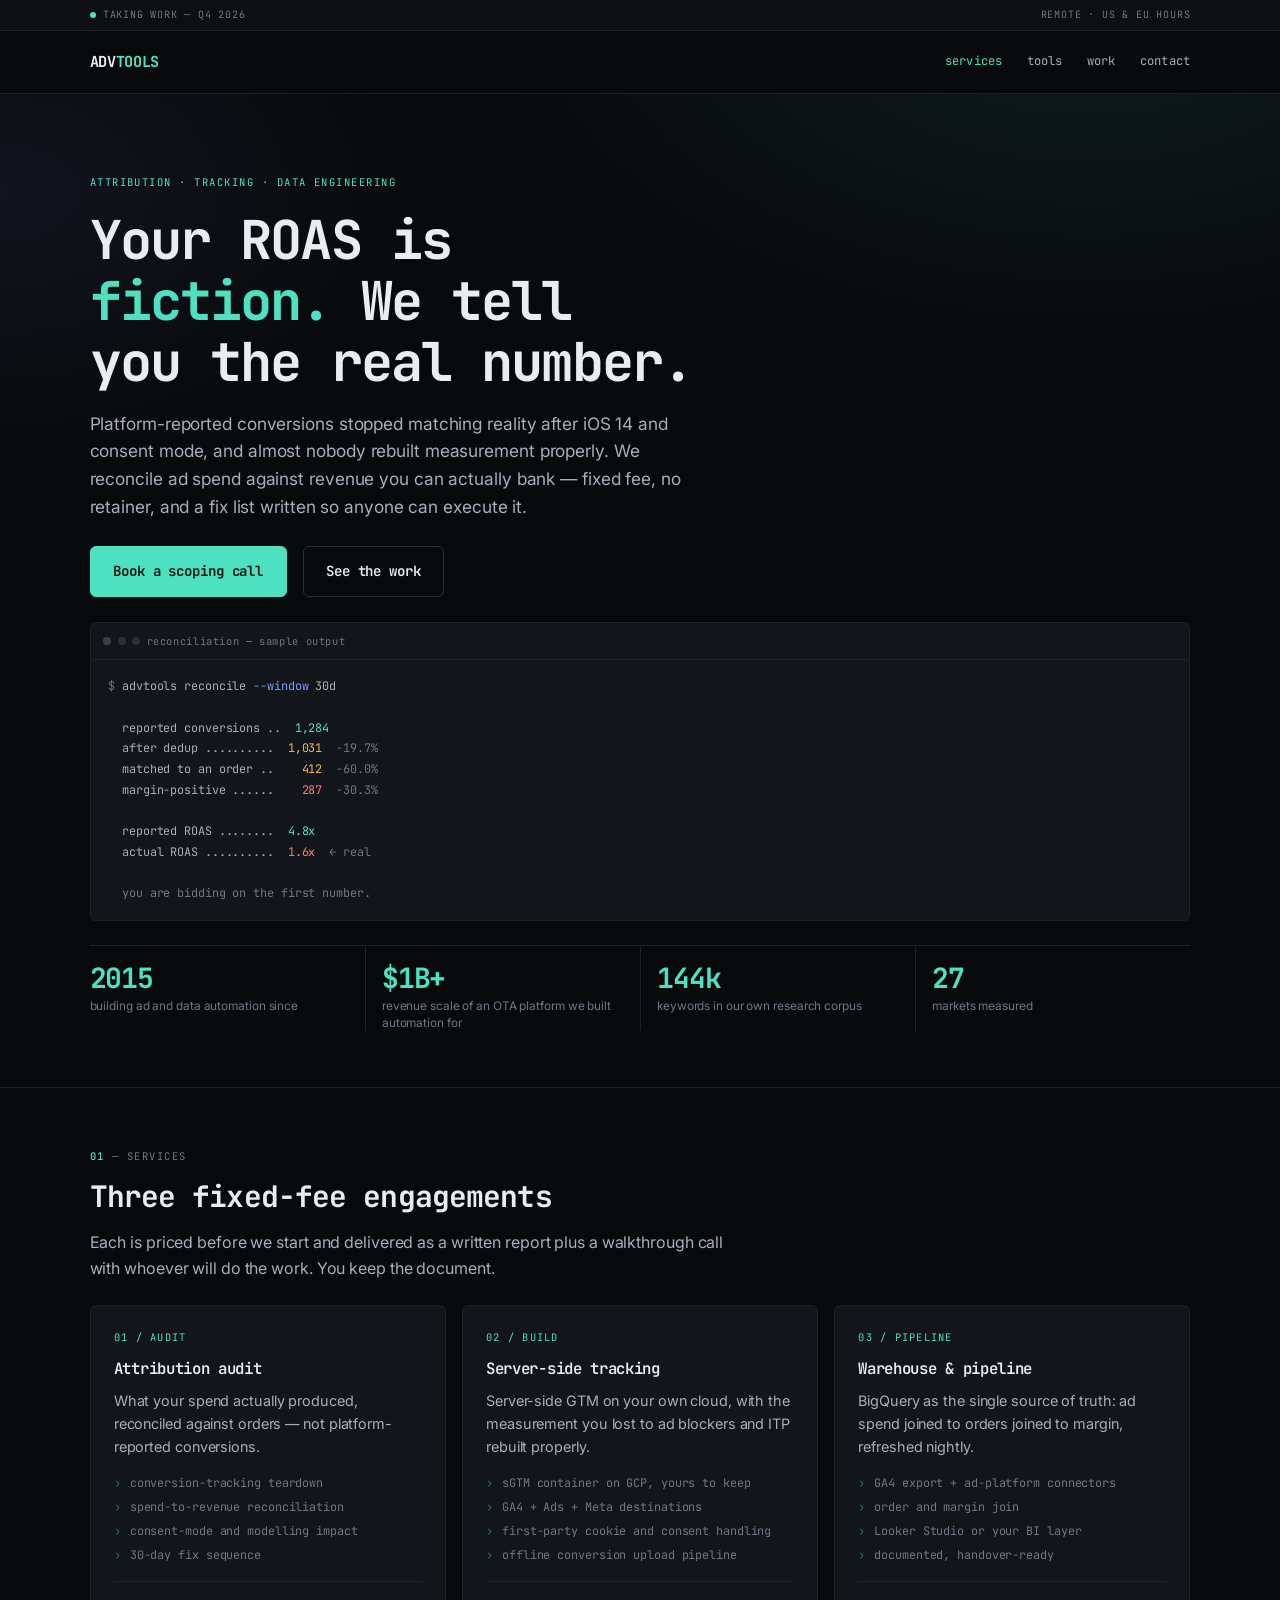
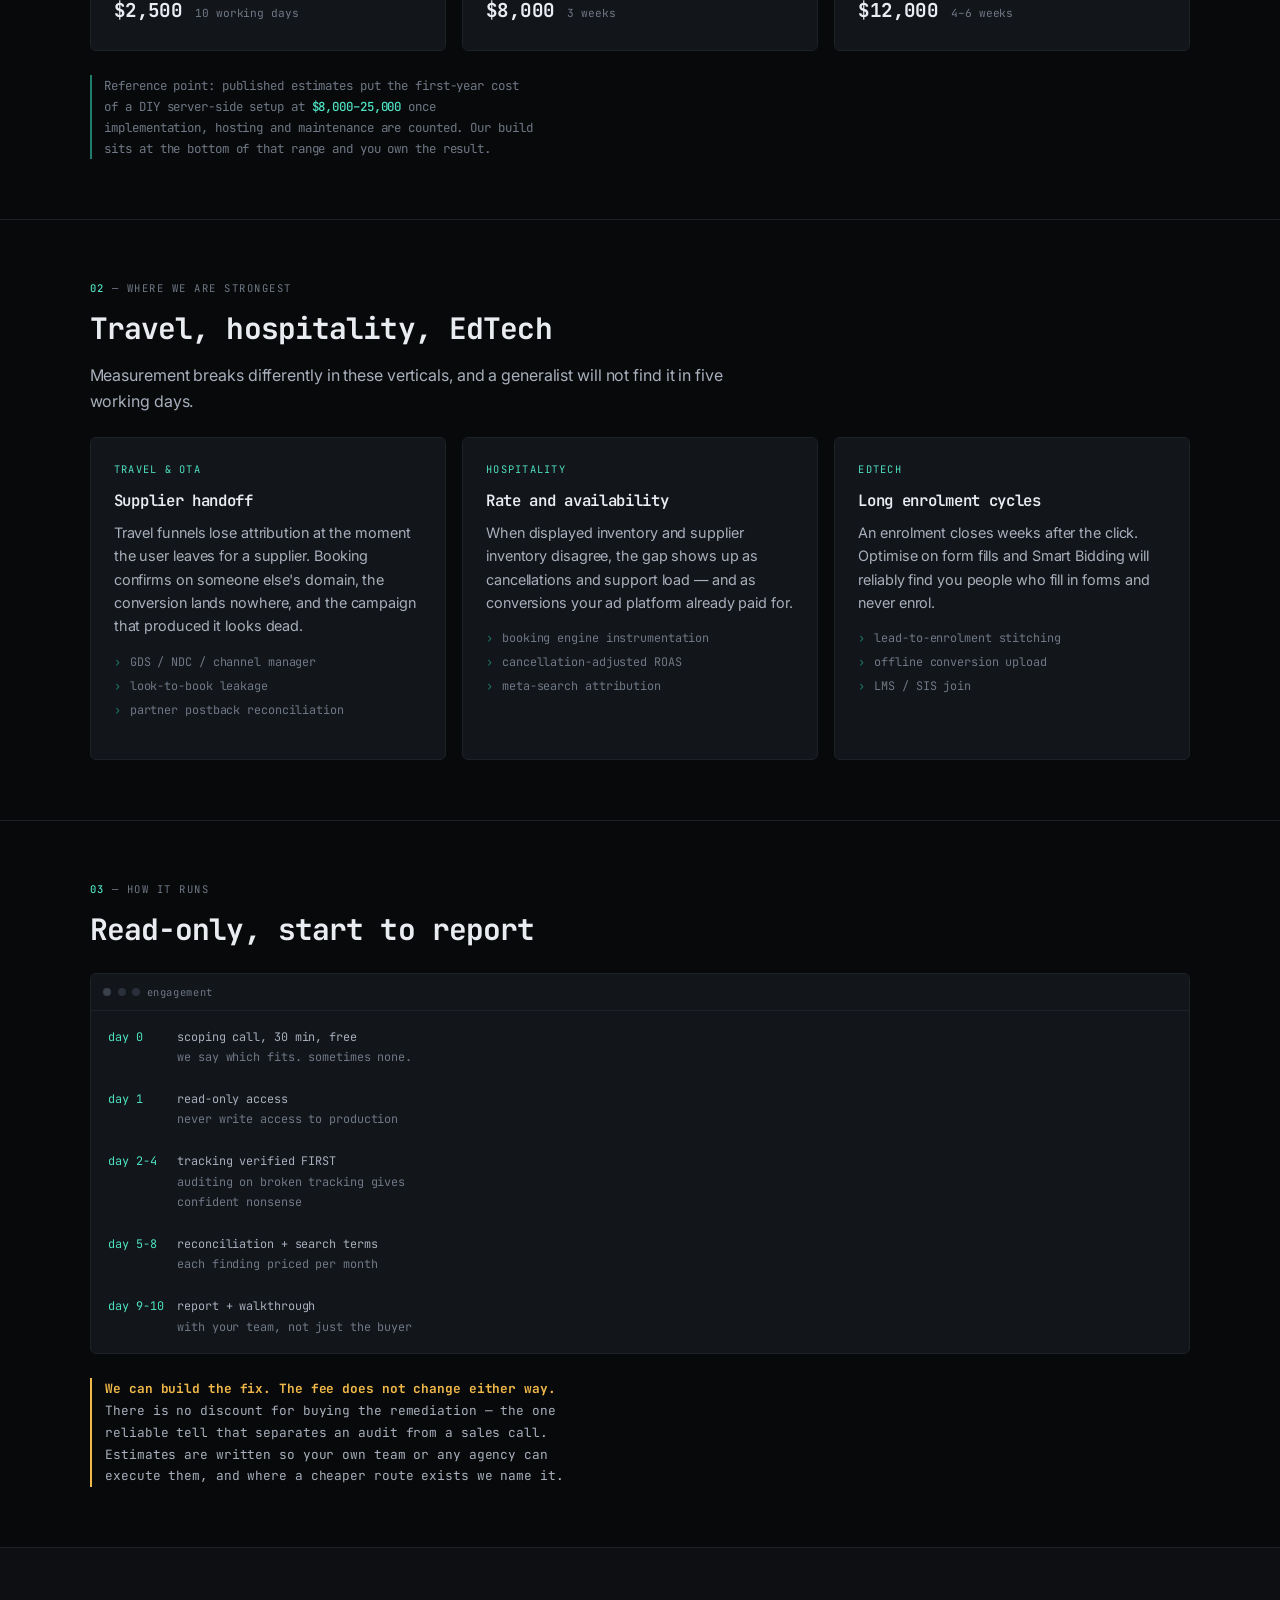
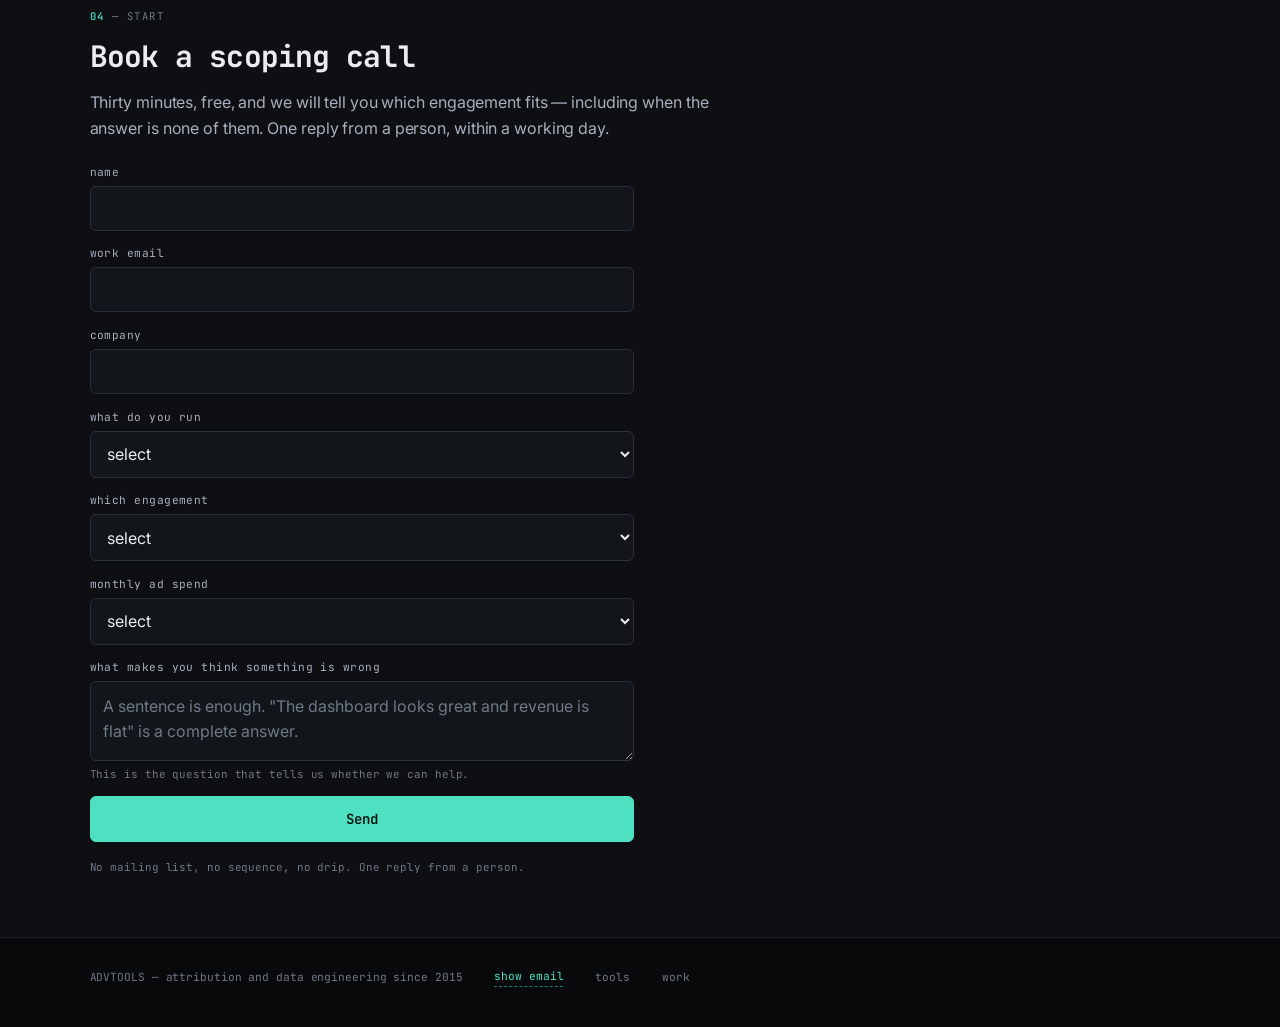
==== index.html @ 7a52af87 "Cases: lead with real engagements, demote field notes The page was seven small measurement findings " ====
<!doctype html>
<html lang="en">
<head>
<meta charset="utf-8">
<meta name="viewport" content="width=device-width,initial-scale=1">
<title>ADVTOOLS — Attribution &amp; Data Engineering</title>
<meta name="description" content="Fixed-fee attribution audits, server-side tracking builds and warehouse pipelines. We reconcile ad spend against revenue you can actually bank. Travel, hospitality and EdTech platforms.">
<link rel="canonical" href="https://new.advtools.net/">
<meta property="og:type" content="website">
<meta property="og:site_name" content="ADVTOOLS">
<meta property="og:url" content="https://new.advtools.net/">
<meta property="og:title" content="ADVTOOLS — Attribution &amp; Data Engineering">
<meta property="og:description" content="Fixed-fee attribution audits, server-side tracking builds and warehouse pipelines. We reconcile ad spend against revenue you can actually bank.">
<meta name="twitter:card" content="summary_large_image">
<meta name="twitter:title" content="ADVTOOLS — Attribution &amp; Data Engineering">
<meta name="twitter:description" content="Fixed-fee attribution audits, server-side tracking builds and warehouse pipelines. We reconcile ad spend against revenue you can actually bank.">
<meta name="theme-color" content="#08090B">
<link rel="stylesheet" href="assets/styles.css">
<!-- Google Ads global tag goes here before launch. Conversion fires from app.js. -->
</head>
<body>

<div class="statusbar"><div class="wrap">
  <span><span class="dot"></span>Taking work — Q4 2026</span>
  <span class="hide-sm">Remote · US &amp; EU hours</span>
</div></div>

<nav class="nav"><div class="wrap">
  <a class="logo" href="index.html">ADV<b>TOOLS</b></a>
  <div class="navlinks">
    <a href="index.html" aria-current="page">services</a>
    <a href="tools.html">tools</a>
    <a href="cases.html">work</a>
    <a href="#start">contact</a>
  </div>
</div></nav>

<div class="hero"><div class="wrap">
  <p class="tag">Attribution · Tracking · Data engineering</p>
  <h1>Your ROAS is <em>fiction.</em> We tell you the real number.</h1>
  <p class="sub">Platform-reported conversions stopped matching reality after iOS 14 and consent mode, and almost nobody rebuilt measurement properly. We reconcile ad spend against revenue you can actually bank — fixed fee, no retainer, and a fix list written so anyone can execute it.</p>
  <div class="cta-row">
    <a class="btn btn-primary" href="#start">Book a scoping call</a>
    <a class="btn btn-ghost" href="cases.html">See the work</a>
  </div>

  <div class="term">
    <div class="term-head"><i></i><i></i><i></i><span>reconciliation — sample output</span></div>
<div class="term-body"><span class="c">$</span> advtools reconcile <span class="b">--window</span> 30d

  reported conversions ..  <span class="g">1,284</span>
  after dedup ..........  <span class="y">1,031</span>  <span class="c">-19.7%</span>
  matched to an order ..  <span class="y">  412</span>  <span class="c">-60.0%</span>
  margin-positive ......  <span class="r">  287</span>  <span class="c">-30.3%</span>

  reported ROAS ........  <span class="g">4.8x</span>
  actual ROAS ..........  <span class="r">1.6x</span>  <span class="c">← real</span>

  <span class="c">you are bidding on the first number.</span>
</div>
  </div>

  <div class="stats">
    <div class="s"><div class="n">2015</div><div class="k">building ad and data automation since</div></div>
    <div class="s"><div class="n">$1B+</div><div class="k">revenue scale of an OTA platform we built automation for</div></div>
    <div class="s"><div class="n">144k</div><div class="k">keywords in our own research corpus</div></div>
    <div class="s"><div class="n">27</div><div class="k">markets measured</div></div>
  </div>
</div></div>

<section><div class="wrap">
  <p class="slabel"><b>01</b> — services</p>
  <h2>Three fixed-fee engagements</h2>
  <p class="lead">Each is priced before we start and delivered as a written report plus a walkthrough call with whoever will do the work. You keep the document.</p>

  <div class="grid">
    <div class="card">
      <div class="idx">01 / AUDIT</div>
      <h3>Attribution audit</h3>
      <p>What your spend actually produced, reconciled against orders — not platform-reported conversions.</p>
      <ul>
        <li>conversion-tracking teardown</li>
        <li>spend-to-revenue reconciliation</li>
        <li>consent-mode and modelling impact</li>
        <li>30-day fix sequence</li>
      </ul>
      <div class="foot"><span class="price">$2,500</span><span class="dur">10 working days</span></div>
    </div>

    <div class="card">
      <div class="idx">02 / BUILD</div>
      <h3>Server-side tracking</h3>
      <p>Server-side GTM on your own cloud, with the measurement you lost to ad blockers and ITP rebuilt properly.</p>
      <ul>
        <li>sGTM container on GCP, yours to keep</li>
        <li>GA4 + Ads + Meta destinations</li>
        <li>first-party cookie and consent handling</li>
        <li>offline conversion upload pipeline</li>
      </ul>
      <div class="foot"><span class="price">$8,000</span><span class="dur">3 weeks</span></div>
    </div>

    <div class="card">
      <div class="idx">03 / PIPELINE</div>
      <h3>Warehouse &amp; pipeline</h3>
      <p>BigQuery as the single source of truth: ad spend joined to orders joined to margin, refreshed nightly.</p>
      <ul>
        <li>GA4 export + ad-platform connectors</li>
        <li>order and margin join</li>
        <li>Looker Studio or your BI layer</li>
        <li>documented, handover-ready</li>
      </ul>
      <div class="foot"><span class="price">$12,000</span><span class="dur">4–6 weeks</span></div>
    </div>
  </div>

  <p style="margin-top:1.5rem;font-family:var(--mono);font-size:.78rem;color:var(--muted);border-left:2px solid var(--accent-dim);padding-left:.8rem;line-height:1.7">
    Reference point: published estimates put the first-year cost of a DIY server-side setup at <b style="color:var(--accent);font-weight:500">$8,000–25,000</b> once implementation, hosting and maintenance are counted. Our build sits at the bottom of that range and you own the result.
  </p>
</div></section>

<section><div class="wrap">
  <p class="slabel"><b>02</b> — where we are strongest</p>
  <h2>Travel, hospitality, EdTech</h2>
  <p class="lead">Measurement breaks differently in these verticals, and a generalist will not find it in five working days.</p>

  <div class="grid">
    <div class="card">
      <div class="idx">TRAVEL &amp; OTA</div>
      <h3>Supplier handoff</h3>
      <p>Travel funnels lose attribution at the moment the user leaves for a supplier. Booking confirms on someone else's domain, the conversion lands nowhere, and the campaign that produced it looks dead.</p>
      <ul><li>GDS / NDC / channel manager</li><li>look-to-book leakage</li><li>partner postback reconciliation</li></ul>
    </div>
    <div class="card">
      <div class="idx">HOSPITALITY</div>
      <h3>Rate and availability</h3>
      <p>When displayed inventory and supplier inventory disagree, the gap shows up as cancellations and support load — and as conversions your ad platform already paid for.</p>
      <ul><li>booking engine instrumentation</li><li>cancellation-adjusted ROAS</li><li>meta-search attribution</li></ul>
    </div>
    <div class="card">
      <div class="idx">EDTECH</div>
      <h3>Long enrolment cycles</h3>
      <p>An enrolment closes weeks after the click. Optimise on form fills and Smart Bidding will reliably find you people who fill in forms and never enrol.</p>
      <ul><li>lead-to-enrolment stitching</li><li>offline conversion upload</li><li>LMS / SIS join</li></ul>
    </div>
  </div>
</div></section>

<section><div class="wrap">
  <p class="slabel"><b>03</b> — how it runs</p>
  <h2>Read-only, start to report</h2>
  <div class="term">
    <div class="term-head"><i></i><i></i><i></i><span>engagement</span></div>
<div class="term-body"><span class="g">day 0</span>     scoping call, 30 min, free
          <span class="c">we say which fits. sometimes none.</span>

<span class="g">day 1</span>     read-only access
          <span class="c">never write access to production</span>

<span class="g">day 2-4</span>   tracking verified FIRST
          <span class="c">auditing on broken tracking gives</span>
          <span class="c">confident nonsense</span>

<span class="g">day 5-8</span>   reconciliation + search terms
          <span class="c">each finding priced per month</span>

<span class="g">day 9-10</span>  report + walkthrough
          <span class="c">with your team, not just the buyer</span>
</div>
  </div>

  <p style="margin-top:1.5rem;font-family:var(--mono);font-size:.8rem;color:var(--ink-2);border-left:2px solid var(--warn);padding-left:.85rem;line-height:1.7">
    <b style="color:var(--warn)">We can build the fix. The fee does not change either way.</b><br>
    There is no discount for buying the remediation — the one reliable tell that separates an audit from a sales call. Estimates are written so your own team or any agency can execute them, and where a cheaper route exists we name it.
  </p>
</div></section>

<section class="formzone" id="start"><div class="wrap">
  <p class="slabel"><b>04</b> — start</p>
  <h2>Book a scoping call</h2>
  <p class="lead">Thirty minutes, free, and we will tell you which engagement fits — including when the answer is none of them. One reply from a person, within a working day.</p>

  <form data-kit novalidate>
    <div class="field">
      <label for="name">name</label>
      <input id="name" name="name" type="text" required autocomplete="name">
    </div>
    <div class="field">
      <label for="email">work email</label>
      <input id="email" name="email" type="email" required autocomplete="email">
    </div>
    <div class="field">
      <label for="company">company</label>
      <input id="company" name="company" type="text" required autocomplete="organization">
    </div>
    <div class="field">
      <label for="vertical">what do you run</label>
      <select id="vertical" name="vertical" required>
        <option value="">select</option>
        <option>OTA or booking platform</option>
        <option>Hotel or accommodation group</option>
        <option>Tour or activity operator</option>
        <option>EdTech or online school</option>
        <option>Ecommerce or marketplace</option>
        <option>B2B SaaS</option>
        <option>Something else</option>
      </select>
    </div>
    <div class="field">
      <label for="service">which engagement</label>
      <select id="service" name="service" required>
        <option value="">select</option>
        <option>Attribution audit</option>
        <option>Server-side tracking build</option>
        <option>Warehouse &amp; pipeline</option>
        <option>Not sure — help me pick</option>
      </select>
    </div>
    <div class="field">
      <label for="monthly_spend">monthly ad spend</label>
      <select id="monthly_spend" name="monthly_spend" required>
        <option value="">select</option>
        <option>Under $10k</option>
        <option>$10k–50k</option>
        <option>$50k–250k</option>
        <option>Over $250k</option>
        <option>Not running paid</option>
      </select>
    </div>
    <div class="field">
      <label for="note">what makes you think something is wrong</label>
      <textarea id="note" name="note" required placeholder="A sentence is enough. &quot;The dashboard looks great and revenue is flat&quot; is a complete answer."></textarea>
      <span class="hint">This is the question that tells us whether we can help.</span>
    </div>
    <button class="btn btn-primary" type="submit">Send</button>
    <p class="formnote">No mailing list, no sequence, no drip. One reply from a person.</p>
  </form>

  <div class="msg ok"><b>Got it.</b><br>We will read it properly and reply within one working day, from a person rather than an autoresponder. If it is urgent, <button type="button" class="contactbtn" data-contact>show email</button> and put "urgent" in the subject line.<noscript><span class="contact-nojs">use the form on the <a href="index.html#start">services page</a></span></noscript></div>
  <div class="msg err"></div>
</div></section>

<footer><div class="wrap row">
  <span>ADVTOOLS — attribution and data engineering since 2015</span>
  <button type="button" class="contactbtn" data-contact>show email</button><noscript><span class="contact-nojs">use the form on the <a href="index.html#start">services page</a></span></noscript>
  <a href="tools.html">tools</a>
  <a href="cases.html">work</a>
</div></footer>

<script src="assets/app.js"></script>
<script src="assets/mail.js"></script>
</body>
</html>
---- assets/styles.css ----
/* ADVTOOLS — attribution & data engineering consulting
   Mobile-first. Deliberately dark single-theme: this is a developer-tool register,
   and a half-committed dual theme reads worse than one done properly.
   JetBrains Mono carries structure and data; Inter carries reading. */

@import url('https://fonts.googleapis.com/css2?family=JetBrains+Mono:wght@400;500;600;700&family=Inter:wght@400;450;500;600&display=swap');

:root{
  --bg:#08090B;
  --bg-2:#0D0F13;
  --surface:#12151A;
  --surface-2:#171B21;
  --line:#1D2128;
  --line-2:#2A303A;
  --ink:#E9ECF1;
  --ink-2:#A7AFBC;
  --muted:#6F7885;
  --accent:#4EE1C1;
  --accent-dim:#1E7D6B;
  --accent-2:#7C9BFF;
  --warn:#F0B849;
  --danger:#FF7A7A;

  --mono:"JetBrains Mono",ui-monospace,"SF Mono",Menlo,Consolas,monospace;
  --sans:"Inter",-apple-system,BlinkMacSystemFont,"Segoe UI",Helvetica,Arial,sans-serif;

  --wrap:72rem;
  --pad:1.15rem;
  --r:6px;
}

*{box-sizing:border-box}
html{-webkit-text-size-adjust:100%;scroll-behavior:smooth}
body{
  margin:0;background:var(--bg);color:var(--ink);
  font-family:var(--sans);font-size:15.5px;line-height:1.62;letter-spacing:-.006em;
  -webkit-font-smoothing:antialiased;-moz-osx-font-smoothing:grayscale;
}
.wrap{max-width:var(--wrap);margin:0 auto;padding:0 var(--pad)}
::selection{background:var(--accent);color:var(--bg)}

/* ── status bar ─────────────────────────────────────────── */
.statusbar{
  background:var(--bg-2);border-bottom:1px solid var(--line);
  font-family:var(--mono);font-size:.63rem;letter-spacing:.08em;text-transform:uppercase;
  color:var(--muted);
}
.statusbar .wrap{display:flex;gap:1rem;align-items:center;justify-content:space-between;height:30px;overflow:hidden;white-space:nowrap}
.statusbar .dot{display:inline-block;width:6px;height:6px;border-radius:50%;background:var(--accent);margin-right:.45rem;vertical-align:middle}
.statusbar .hide-sm{display:none}

/* ── nav ────────────────────────────────────────────────── */
.nav{border-bottom:1px solid var(--line);background:var(--bg);position:sticky;top:0;z-index:20}
.nav .wrap{display:flex;align-items:center;justify-content:space-between;gap:1rem;height:56px}
.logo{font-family:var(--mono);font-weight:700;font-size:.95rem;letter-spacing:-.02em;color:var(--ink);text-decoration:none}
.logo b{color:var(--accent);font-weight:700}
.navlinks{display:flex;gap:1rem;align-items:center}
.navlinks a{font-family:var(--mono);font-size:.72rem;color:var(--ink-2);text-decoration:none;letter-spacing:.02em}
.navlinks a:hover,.navlinks a[aria-current]{color:var(--accent)}

/* ── hero ───────────────────────────────────────────────── */
.hero{padding:2.5rem 0 2rem;border-bottom:1px solid var(--line);position:relative;overflow:hidden}
.hero::before{
  content:"";position:absolute;inset:0;pointer-events:none;
  background:
    radial-gradient(80% 60% at 85% -10%, rgba(78,225,193,.10) 0%, rgba(78,225,193,0) 60%),
    radial-gradient(60% 50% at 0% 10%, rgba(124,155,255,.08) 0%, rgba(124,155,255,0) 55%);
}
.hero .wrap{position:relative}
.tag{
  font-family:var(--mono);font-size:.66rem;letter-spacing:.14em;text-transform:uppercase;
  color:var(--accent);margin:0 0 1.1rem;
}
h1{
  font-family:var(--mono);font-weight:700;
  font-size:1.95rem;line-height:1.14;letter-spacing:-.035em;
  margin:0 0 1.1rem;text-wrap:balance;
}
h1 em{font-style:normal;color:var(--accent)}
.sub{font-size:1rem;line-height:1.6;color:var(--ink-2);margin:0 0 1.6rem;max-width:56ch}
.cta-row{display:flex;flex-direction:column;gap:.75rem}
.btn{
  display:inline-block;text-align:center;font-family:var(--mono);font-weight:600;font-size:.88rem;
  padding:.82rem 1.4rem;border-radius:var(--r);text-decoration:none;cursor:pointer;border:1px solid transparent;
  transition:background .13s ease,border-color .13s ease,color .13s ease,transform .13s ease;
}
.btn-primary{background:var(--accent);color:#04120E;border-color:var(--accent)}
.btn-primary:hover{background:#6BEBD0;transform:translateY(-1px)}
.btn-ghost{background:transparent;color:var(--ink);border-color:var(--line-2)}
.btn-ghost:hover{border-color:var(--accent);color:var(--accent)}

/* ── terminal block ─────────────────────────────────────── */
@media (max-width:420px){.term-body{font-size:.68rem}}
.term{
  background:var(--surface);border:1px solid var(--line);border-radius:var(--r);
  font-family:var(--mono);font-size:.74rem;line-height:1.75;overflow-x:auto;margin:1.6rem 0 0;
}
.term-head{
  display:flex;gap:.4rem;align-items:center;padding:.55rem .8rem;
  border-bottom:1px solid var(--line);color:var(--muted);font-size:.65rem;letter-spacing:.06em;
}
.term-head i{width:8px;height:8px;border-radius:50%;background:var(--line-2);display:block}
.term-head i:first-child{background:#3A4049}
.term-body{padding:.85rem .9rem;white-space:pre;color:var(--ink-2)}
.term-body .c{color:var(--muted)}
.term-body .g{color:var(--accent)}
.term-body .b{color:var(--accent-2)}
.term-body .y{color:var(--warn)}
.term-body .r{color:var(--danger)}

/* ── sections ───────────────────────────────────────────── */
section{padding:2.75rem 0;border-bottom:1px solid var(--line)}
.slabel{
  font-family:var(--mono);font-size:.66rem;letter-spacing:.14em;text-transform:uppercase;
  color:var(--muted);margin:0 0 .85rem;
}
.slabel b{color:var(--accent);font-weight:500}
h2{font-family:var(--mono);font-weight:700;font-size:1.4rem;line-height:1.2;letter-spacing:-.03em;margin:0 0 1rem;text-wrap:balance}
h3{font-family:var(--mono);font-weight:600;font-size:.98rem;letter-spacing:-.02em;margin:0 0 .45rem}
p{margin:0 0 .95rem;max-width:64ch}
p:last-child{margin-bottom:0}
.lead{color:var(--ink-2);font-size:1rem}
a{color:var(--accent);text-underline-offset:3px}
code{font-family:var(--mono);font-size:.85em;background:var(--surface-2);padding:.1em .35em;border-radius:4px;color:var(--accent)}

/* ── service cards ──────────────────────────────────────── */
.grid{display:grid;gap:.85rem;margin-top:1.4rem}
.card{
  background:var(--surface);border:1px solid var(--line);border-radius:var(--r);padding:1.25rem;
  transition:border-color .14s ease,transform .14s ease;
}
.card:hover{border-color:var(--line-2);transform:translateY(-2px)}
.card .idx{font-family:var(--mono);font-size:.65rem;color:var(--accent);letter-spacing:.12em;margin-bottom:.65rem}
.card p{font-size:.9rem;color:var(--ink-2);margin:0 0 .95rem}
.card ul{list-style:none;padding:0;margin:0 0 1.05rem;display:grid;gap:.35rem}
.card li{font-family:var(--mono);font-size:.74rem;color:var(--muted);padding-left:1rem;position:relative;line-height:1.55}
.card li::before{content:"›";position:absolute;left:0;color:var(--accent-dim)}
.card .foot{display:flex;flex-wrap:wrap;gap:.3rem .8rem;align-items:baseline;border-top:1px solid var(--line);padding-top:.85rem}
.card .price{font-family:var(--mono);font-weight:700;font-size:1.2rem;letter-spacing:-.03em;color:var(--ink)}
.card .dur{font-family:var(--mono);font-size:.7rem;color:var(--muted)}

/* ── stats ──────────────────────────────────────────────── */
.stats{display:grid;grid-template-columns:1fr 1fr;gap:0;margin-top:1.5rem;border-top:1px solid var(--line)}
.stats .s{padding:.95rem .9rem .95rem 0;border-bottom:1px solid var(--line)}
.stats .s:nth-child(even){padding-left:.9rem;border-left:1px solid var(--line)}
.stats .n{font-family:var(--mono);font-weight:700;font-size:1.45rem;letter-spacing:-.04em;color:var(--accent);line-height:1;font-variant-numeric:tabular-nums}
.stats .k{font-size:.74rem;color:var(--muted);margin-top:.4rem;line-height:1.4}

/* ── finding / case rows ────────────────────────────────── */
.finding{border-top:1px solid var(--line);padding:1.35rem 0}
.finding:last-child{border-bottom:1px solid var(--line)}
.finding .meta{font-family:var(--mono);font-size:.65rem;letter-spacing:.1em;text-transform:uppercase;color:var(--muted);margin-bottom:.55rem;display:flex;flex-wrap:wrap;gap:.3rem .8rem}
.finding .meta .tagx{color:var(--accent)}
.finding h3{margin-bottom:.5rem;font-size:1rem}
.finding p{font-size:.92rem;color:var(--ink-2);margin:0 0 .7rem}
.finding .impact{
  font-family:var(--mono);font-size:.76rem;color:var(--warn);
  border-left:2px solid var(--warn);padding-left:.75rem;margin-top:.8rem;line-height:1.6;
}

/* ── tool rows ──────────────────────────────────────────── */
.tool{border:1px solid var(--line);border-radius:var(--r);background:var(--surface);padding:1.2rem;margin-bottom:.85rem}
.tool .hdr{display:flex;flex-wrap:wrap;gap:.4rem .8rem;align-items:baseline;margin-bottom:.65rem}
.tool h3{margin:0;font-size:1rem;color:var(--ink)}
.tool .stack{font-family:var(--mono);font-size:.66rem;color:var(--muted);letter-spacing:.04em}
.tool p{font-size:.9rem;color:var(--ink-2);margin:0 0 .8rem}
.tool .facts{display:grid;gap:.3rem}
.tool .facts div{font-family:var(--mono);font-size:.73rem;color:var(--muted);padding-left:1rem;position:relative;line-height:1.55}
.tool .facts div::before{content:"·";position:absolute;left:.25rem;color:var(--accent-dim)}
.tool .facts b{color:var(--accent);font-weight:500}

/* ── form ───────────────────────────────────────────────── */
.formzone{background:var(--bg-2)}
form{display:grid;gap:.85rem;max-width:34rem;margin-top:1.3rem}
.field{display:grid;gap:.3rem}
label{font-family:var(--mono);font-size:.7rem;letter-spacing:.04em;color:var(--ink-2)}
input,select,textarea{
  font-family:var(--sans);font-size:16px;padding:.72rem .8rem;
  background:var(--surface);border:1px solid var(--line-2);border-radius:var(--r);
  color:var(--ink);width:100%;transition:border-color .13s ease,box-shadow .13s ease;
}
textarea{min-height:5rem;resize:vertical;line-height:1.55}
input:focus,select:focus,textarea:focus{outline:none;border-color:var(--accent);box-shadow:0 0 0 3px rgba(78,225,193,.12)}
input::placeholder,textarea::placeholder{color:var(--muted)}
.hint{font-family:var(--mono);font-size:.68rem;color:var(--muted);line-height:1.5}
.formnote{font-family:var(--mono);font-size:.68rem;color:var(--muted);margin-top:.2rem}
.msg{border-radius:var(--r);padding:1.1rem 1.25rem;max-width:34rem;font-size:.92rem;line-height:1.6;display:none}
.msg.show{display:block}
.msg.ok{border:1px solid var(--accent-dim);background:rgba(78,225,193,.06);color:var(--ink-2)}
.msg.ok b{color:var(--accent)}
.msg.err{border:1px solid var(--danger);background:rgba(255,122,122,.06);color:var(--ink-2)}
form.done{display:none}

/* ── footer ─────────────────────────────────────────────── */
footer{padding:1.8rem 0 2.5rem;font-family:var(--mono);font-size:.7rem;color:var(--muted);line-height:1.8}
footer a{color:var(--muted);text-decoration:none}
footer a:hover{color:var(--accent)}
footer .row{display:grid;gap:.35rem}

/* ── scale up ───────────────────────────────────────────── */
@media (min-width:640px){
  :root{--pad:1.6rem}
  body{font-size:16px}
  .statusbar .hide-sm{display:inline}
  .nav .wrap{height:62px}
  .navlinks{gap:1.5rem}
  .navlinks a{font-size:.76rem}
  .hero{padding:4rem 0 3rem}
  h1{font-size:2.9rem}
  .sub{font-size:1.08rem}
  .cta-row{flex-direction:row;align-items:center;gap:1rem}
  section{padding:3.75rem 0}
  h2{font-size:1.85rem}
  .grid{grid-template-columns:repeat(3,1fr);gap:1rem}
  .card{padding:1.45rem}
  .stats{grid-template-columns:repeat(4,1fr)}
  .stats .s{border-bottom:0;padding:1.1rem 1rem 0 0}
  .stats .s:nth-child(even){padding-left:0;border-left:0}
  .stats .s + .s{padding-left:1rem;border-left:1px solid var(--line)}
  .stats .n{font-size:1.75rem}
  .term-body{padding:1rem 1.1rem}
  footer .row{display:flex;gap:2rem;align-items:center;flex-wrap:wrap}
}
@media (min-width:1000px){
  h1{font-size:3.35rem;max-width:20ch}
  .hero{padding:5rem 0 3.5rem}
}
@media (prefers-reduced-motion:reduce){html{scroll-behavior:auto}*{transition:none!important}}
:focus-visible{outline:2px solid var(--accent);outline-offset:3px;border-radius:2px}

/* ── obfuscated contact ───────────────────────────────────────────────────── */
.contactbtn{
  font:inherit;font-family:var(--mono);font-size:inherit;color:var(--accent);
  background:none;border:0;border-bottom:1px dashed var(--accent-dim);
  padding:0;cursor:pointer;letter-spacing:inherit;
}
.contactbtn:hover{border-bottom-style:solid}
.contact-nojs{color:var(--muted)}

/* ── engagements ──────────────────────────────────────────────────────────── */
.eng{border-top:1px solid var(--line);padding:1.5rem 0}
.eng:last-of-type{border-bottom:1px solid var(--line)}
.eng .metric{
  font-family:var(--mono);font-weight:700;font-size:1.5rem;letter-spacing:-.04em;
  color:var(--accent);line-height:1;margin-bottom:.15rem;font-variant-numeric:tabular-nums;
}
.eng .sector{
  font-family:var(--mono);font-size:.63rem;letter-spacing:.14em;text-transform:uppercase;
  color:var(--muted);margin-bottom:.8rem;
}
.eng h3{font-size:1.02rem;margin-bottom:.5rem}
.eng p{font-size:.93rem;color:var(--ink-2);margin:0 0 .7rem;max-width:62ch}
.eng .outcome{
  font-family:var(--mono);font-size:.76rem;color:var(--accent);
  border-left:2px solid var(--accent-dim);padding-left:.75rem;line-height:1.6;margin-top:.85rem;
}
.eng .gap{
  font-family:var(--mono);font-size:.72rem;color:var(--warn);
  border-left:2px solid var(--warn);padding-left:.75rem;line-height:1.6;margin-top:.7rem;opacity:.85;
}
@media (min-width:640px){
  .eng{display:grid;grid-template-columns:9.5rem 1fr;gap:1.6rem;padding:1.8rem 0}
  .eng .metric{font-size:1.75rem}
  .eng .sector{margin-bottom:0}
}
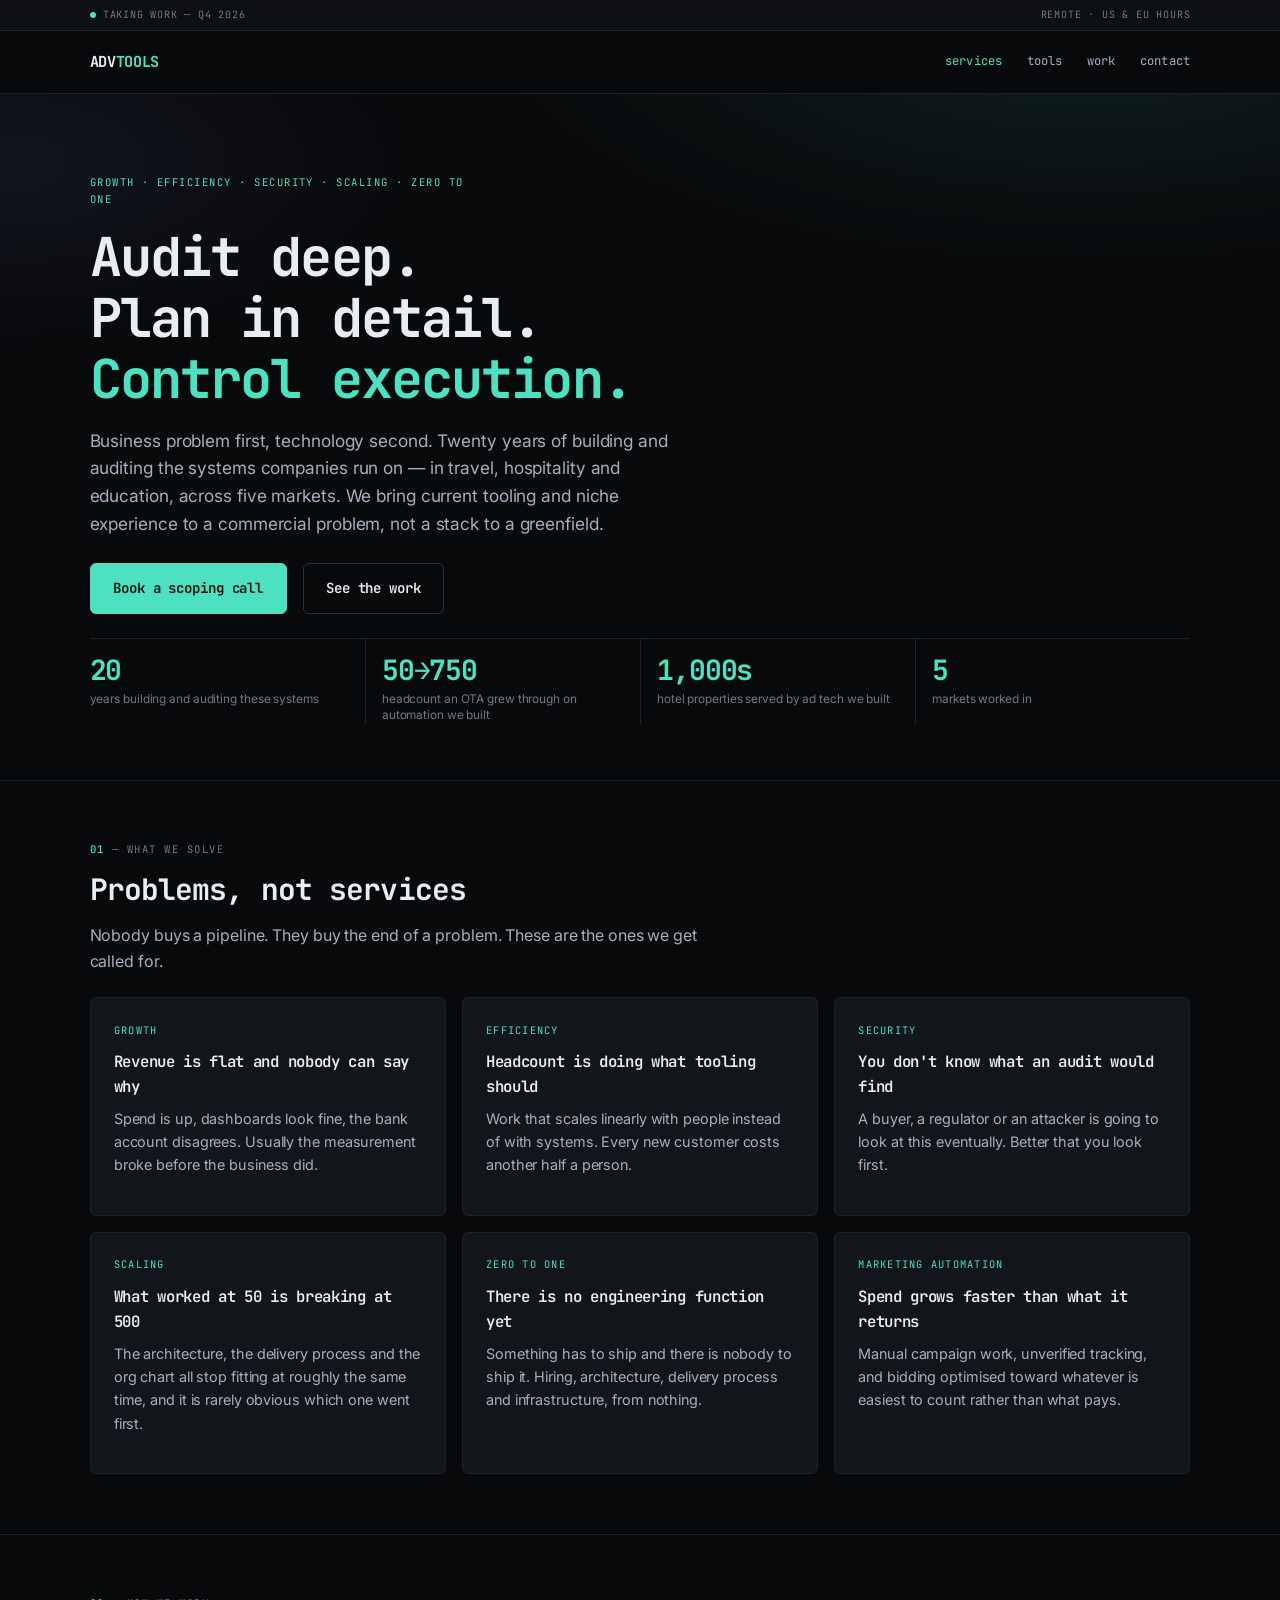
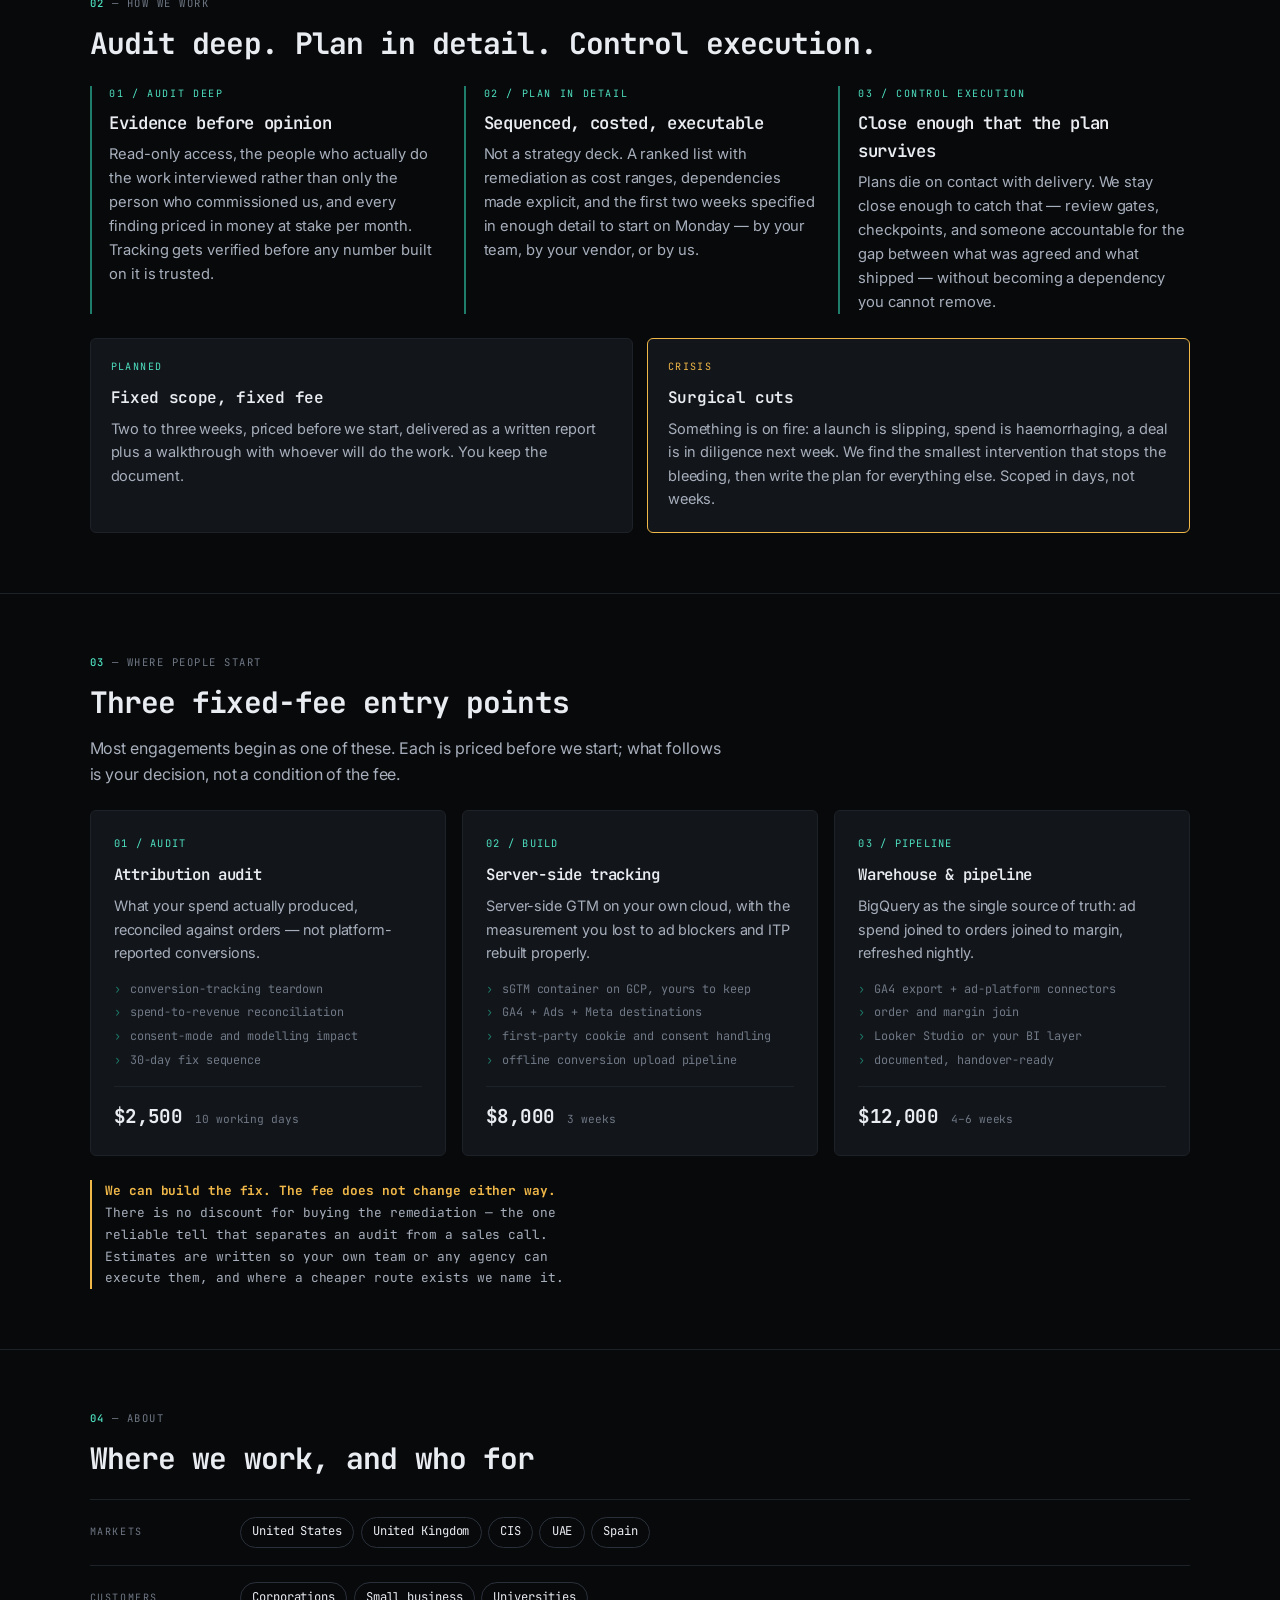
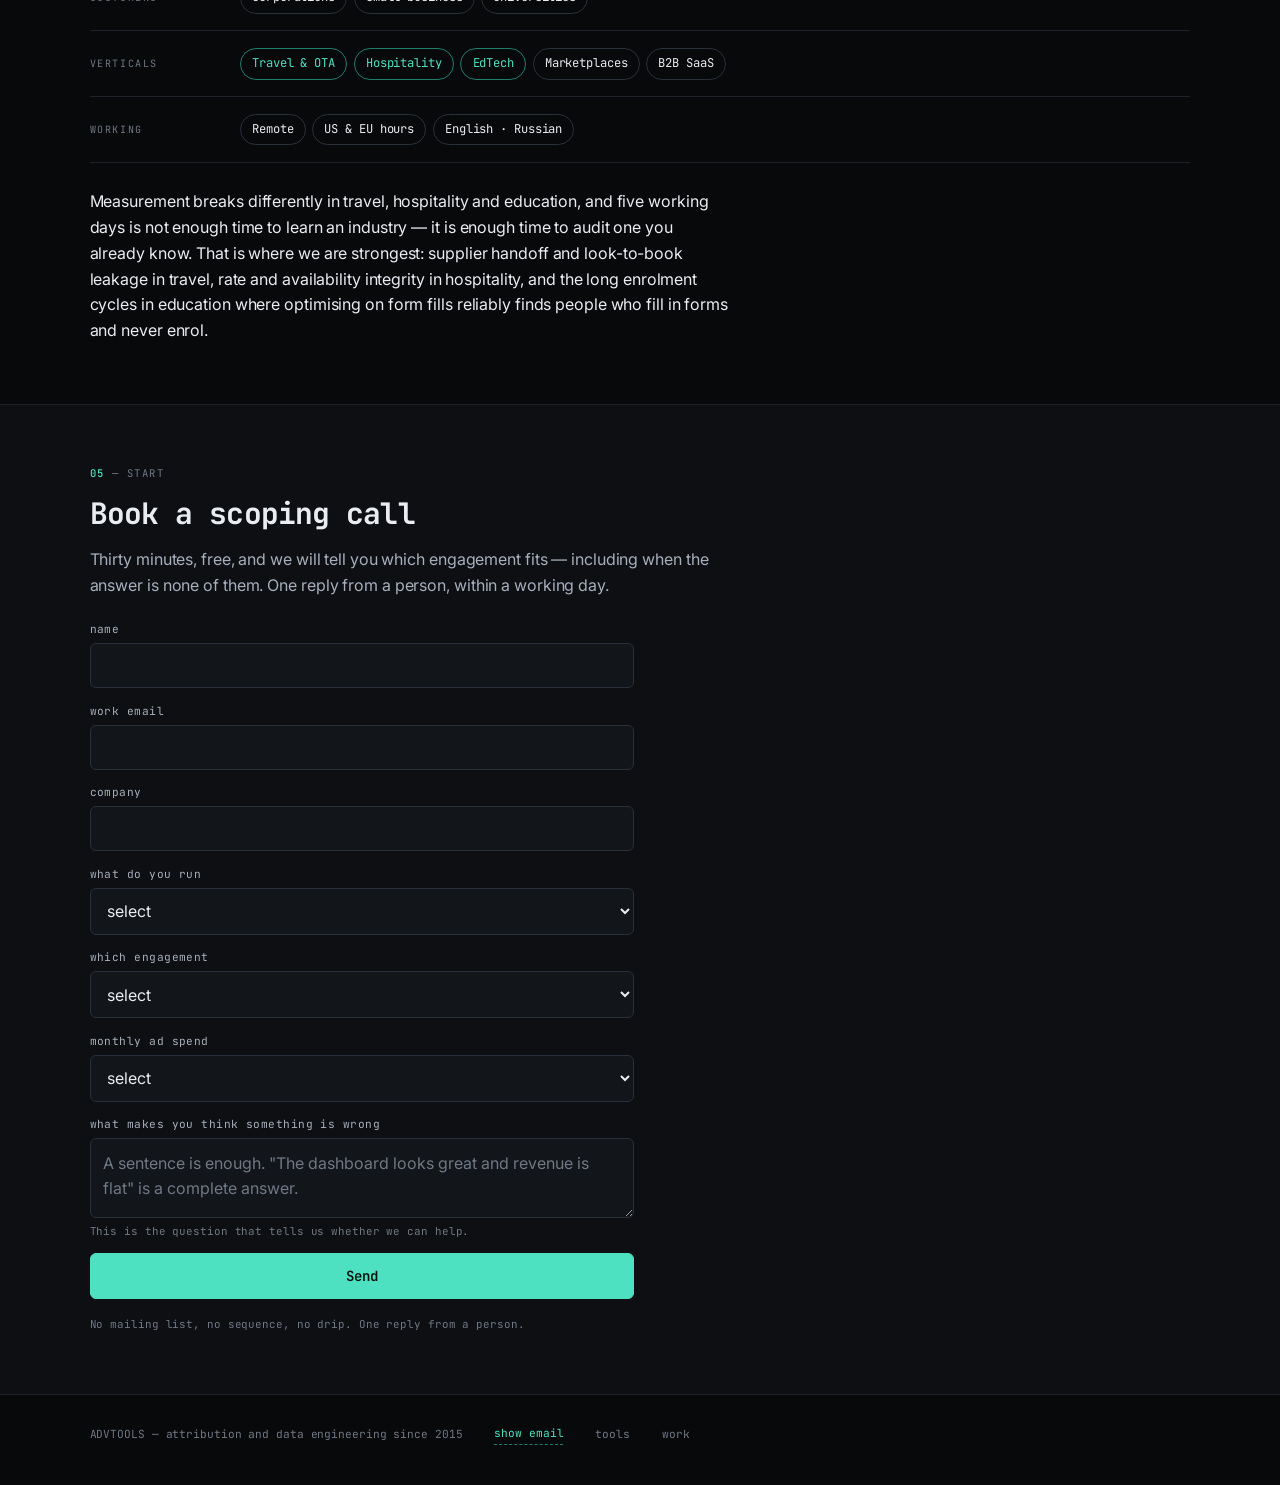
==== commit 8ddca3bf: "Reposition main page; drop field notes from the work page MAIN PAGE rebuilt around business problems" ====
--- a/index.html
+++ b/index.html
@@ -4,16 +4,16 @@
 <meta charset="utf-8">
 <meta name="viewport" content="width=device-width,initial-scale=1">
 <title>ADVTOOLS — Attribution &amp; Data Engineering</title>
-<meta name="description" content="Fixed-fee attribution audits, server-side tracking builds and warehouse pipelines. We reconcile ad spend against revenue you can actually bank. Travel, hospitality and EdTech platforms.">
+<meta name="description" content="Audit deep, plan in detail, control execution. Business problem first, technology second — growth, efficiency, security, scaling and zero-to-one for travel, hospitality and education.">
 <link rel="canonical" href="https://new.advtools.net/">
 <meta property="og:type" content="website">
 <meta property="og:site_name" content="ADVTOOLS">
 <meta property="og:url" content="https://new.advtools.net/">
 <meta property="og:title" content="ADVTOOLS — Attribution &amp; Data Engineering">
-<meta property="og:description" content="Fixed-fee attribution audits, server-side tracking builds and warehouse pipelines. We reconcile ad spend against revenue you can actually bank.">
+<meta property="og:description" content="Audit deep, plan in detail, control execution. Business problem first, technology second — growth, efficiency, security, scaling and zero-to-one for travel, hospitality and education.">
 <meta name="twitter:card" content="summary_large_image">
 <meta name="twitter:title" content="ADVTOOLS — Attribution &amp; Data Engineering">
-<meta name="twitter:description" content="Fixed-fee attribution audits, server-side tracking builds and warehouse pipelines. We reconcile ad spend against revenue you can actually bank.">
+<meta name="twitter:description" content="Audit deep, plan in detail, control execution. Business problem first, technology second — growth, efficiency, security, scaling and zero-to-one for travel, hospitality and education.">
 <meta name="theme-color" content="#08090B">
 <link rel="stylesheet" href="assets/styles.css">
 <!-- Google Ads global tag goes here before launch. Conversion fires from app.js. -->
@@ -36,42 +36,101 @@
 </div></nav>
 
 <div class="hero"><div class="wrap">
-  <p class="tag">Attribution · Tracking · Data engineering</p>
-  <h1>Your ROAS is <em>fiction.</em> We tell you the real number.</h1>
-  <p class="sub">Platform-reported conversions stopped matching reality after iOS 14 and consent mode, and almost nobody rebuilt measurement properly. We reconcile ad spend against revenue you can actually bank — fixed fee, no retainer, and a fix list written so anyone can execute it.</p>
+  <p class="tag">Growth · Efficiency · Security · Scaling · Zero to one</p>
+  <h1>Audit deep. Plan in detail. <em>Control execution.</em></h1>
+  <p class="sub">Business problem first, technology second. Twenty years of building and auditing the systems companies run on — in travel, hospitality and education, across five markets. We bring current tooling and niche experience to a commercial problem, not a stack to a greenfield.</p>
   <div class="cta-row">
     <a class="btn btn-primary" href="#start">Book a scoping call</a>
     <a class="btn btn-ghost" href="cases.html">See the work</a>
   </div>
 
-  <div class="term">
-    <div class="term-head"><i></i><i></i><i></i><span>reconciliation — sample output</span></div>
-<div class="term-body"><span class="c">$</span> advtools reconcile <span class="b">--window</span> 30d
-
-  reported conversions ..  <span class="g">1,284</span>
-  after dedup ..........  <span class="y">1,031</span>  <span class="c">-19.7%</span>
-  matched to an order ..  <span class="y">  412</span>  <span class="c">-60.0%</span>
-  margin-positive ......  <span class="r">  287</span>  <span class="c">-30.3%</span>
-
-  reported ROAS ........  <span class="g">4.8x</span>
-  actual ROAS ..........  <span class="r">1.6x</span>  <span class="c">← real</span>
-
-  <span class="c">you are bidding on the first number.</span>
-</div>
-  </div>
-
   <div class="stats">
-    <div class="s"><div class="n">2015</div><div class="k">building ad and data automation since</div></div>
-    <div class="s"><div class="n">$1B+</div><div class="k">revenue scale of an OTA platform we built automation for</div></div>
-    <div class="s"><div class="n">144k</div><div class="k">keywords in our own research corpus</div></div>
-    <div class="s"><div class="n">27</div><div class="k">markets measured</div></div>
+    <div class="s"><div class="n">20</div><div class="k">years building and auditing these systems</div></div>
+    <div class="s"><div class="n">50→750</div><div class="k">headcount an OTA grew through on automation we built</div></div>
+    <div class="s"><div class="n">1,000s</div><div class="k">hotel properties served by ad tech we built</div></div>
+    <div class="s"><div class="n">5</div><div class="k">markets worked in</div></div>
   </div>
 </div></div>
 
 <section><div class="wrap">
-  <p class="slabel"><b>01</b> — services</p>
-  <h2>Three fixed-fee engagements</h2>
-  <p class="lead">Each is priced before we start and delivered as a written report plus a walkthrough call with whoever will do the work. You keep the document.</p>
+  <p class="slabel"><b>01</b> — what we solve</p>
+  <h2>Problems, not services</h2>
+  <p class="lead">Nobody buys a pipeline. They buy the end of a problem. These are the ones we get called for.</p>
+
+  <div class="grid">
+    <div class="card">
+      <div class="idx">GROWTH</div>
+      <h3>Revenue is flat and nobody can say why</h3>
+      <p>Spend is up, dashboards look fine, the bank account disagrees. Usually the measurement broke before the business did.</p>
+    </div>
+    <div class="card">
+      <div class="idx">EFFICIENCY</div>
+      <h3>Headcount is doing what tooling should</h3>
+      <p>Work that scales linearly with people instead of with systems. Every new customer costs another half a person.</p>
+    </div>
+    <div class="card">
+      <div class="idx">SECURITY</div>
+      <h3>You don't know what an audit would find</h3>
+      <p>A buyer, a regulator or an attacker is going to look at this eventually. Better that you look first.</p>
+    </div>
+    <div class="card">
+      <div class="idx">SCALING</div>
+      <h3>What worked at 50 is breaking at 500</h3>
+      <p>The architecture, the delivery process and the org chart all stop fitting at roughly the same time, and it is rarely obvious which one went first.</p>
+    </div>
+    <div class="card">
+      <div class="idx">ZERO TO ONE</div>
+      <h3>There is no engineering function yet</h3>
+      <p>Something has to ship and there is nobody to ship it. Hiring, architecture, delivery process and infrastructure, from nothing.</p>
+    </div>
+    <div class="card">
+      <div class="idx">MARKETING AUTOMATION</div>
+      <h3>Spend grows faster than what it returns</h3>
+      <p>Manual campaign work, unverified tracking, and bidding optimised toward whatever is easiest to count rather than what pays.</p>
+    </div>
+  </div>
+</div></section>
+
+<section><div class="wrap">
+  <p class="slabel"><b>02</b> — how we work</p>
+  <h2>Audit deep. Plan in detail. Control execution.</h2>
+
+  <div class="method">
+    <div class="mstep">
+      <div class="n">01 / Audit deep</div>
+      <h3>Evidence before opinion</h3>
+      <p>Read-only access, the people who actually do the work interviewed rather than only the person who commissioned us, and every finding priced in money at stake per month. Tracking gets verified before any number built on it is trusted.</p>
+    </div>
+    <div class="mstep">
+      <div class="n">02 / Plan in detail</div>
+      <h3>Sequenced, costed, executable</h3>
+      <p>Not a strategy deck. A ranked list with remediation as cost ranges, dependencies made explicit, and the first two weeks specified in enough detail to start on Monday — by your team, by your vendor, or by us.</p>
+    </div>
+    <div class="mstep">
+      <div class="n">03 / Control execution</div>
+      <h3>Close enough that the plan survives</h3>
+      <p>Plans die on contact with delivery. We stay close enough to catch that — review gates, checkpoints, and someone accountable for the gap between what was agreed and what shipped — without becoming a dependency you cannot remove.</p>
+    </div>
+  </div>
+
+  <div class="modes">
+    <div class="mode">
+      <div class="k">Planned</div>
+      <h3>Fixed scope, fixed fee</h3>
+      <p>Two to three weeks, priced before we start, delivered as a written report plus a walkthrough with whoever will do the work. You keep the document.</p>
+    </div>
+    <div class="mode urgent">
+      <div class="k">Crisis</div>
+      <h3>Surgical cuts</h3>
+      <p>Something is on fire: a launch is slipping, spend is haemorrhaging, a deal is in diligence next week. We find the smallest intervention that stops the bleeding, then write the plan for everything else. Scoped in days, not weeks.</p>
+    </div>
+  </div>
+</div></section>
+
+<section><div class="wrap">
+  <p class="slabel"><b>03</b> — where people start</p>
+  <h2>Three fixed-fee entry points</h2>
+  <p class="lead">Most engagements begin as one of these. Each is priced before we start; what follows is your decision, not a condition of the fee.</p>
 
   <div class="grid">
     <div class="card">
@@ -114,69 +173,40 @@
     </div>
   </div>
 
-  <p style="margin-top:1.5rem;font-family:var(--mono);font-size:.78rem;color:var(--muted);border-left:2px solid var(--accent-dim);padding-left:.8rem;line-height:1.7">
-    Reference point: published estimates put the first-year cost of a DIY server-side setup at <b style="color:var(--accent);font-weight:500">$8,000–25,000</b> once implementation, hosting and maintenance are counted. Our build sits at the bottom of that range and you own the result.
-  </p>
-</div></section>
-
-<section><div class="wrap">
-  <p class="slabel"><b>02</b> — where we are strongest</p>
-  <h2>Travel, hospitality, EdTech</h2>
-  <p class="lead">Measurement breaks differently in these verticals, and a generalist will not find it in five working days.</p>
-
-  <div class="grid">
-    <div class="card">
-      <div class="idx">TRAVEL &amp; OTA</div>
-      <h3>Supplier handoff</h3>
-      <p>Travel funnels lose attribution at the moment the user leaves for a supplier. Booking confirms on someone else's domain, the conversion lands nowhere, and the campaign that produced it looks dead.</p>
-      <ul><li>GDS / NDC / channel manager</li><li>look-to-book leakage</li><li>partner postback reconciliation</li></ul>
-    </div>
-    <div class="card">
-      <div class="idx">HOSPITALITY</div>
-      <h3>Rate and availability</h3>
-      <p>When displayed inventory and supplier inventory disagree, the gap shows up as cancellations and support load — and as conversions your ad platform already paid for.</p>
-      <ul><li>booking engine instrumentation</li><li>cancellation-adjusted ROAS</li><li>meta-search attribution</li></ul>
-    </div>
-    <div class="card">
-      <div class="idx">EDTECH</div>
-      <h3>Long enrolment cycles</h3>
-      <p>An enrolment closes weeks after the click. Optimise on form fills and Smart Bidding will reliably find you people who fill in forms and never enrol.</p>
-      <ul><li>lead-to-enrolment stitching</li><li>offline conversion upload</li><li>LMS / SIS join</li></ul>
-    </div>
-  </div>
-</div></section>
-
-<section><div class="wrap">
-  <p class="slabel"><b>03</b> — how it runs</p>
-  <h2>Read-only, start to report</h2>
-  <div class="term">
-    <div class="term-head"><i></i><i></i><i></i><span>engagement</span></div>
-<div class="term-body"><span class="g">day 0</span>     scoping call, 30 min, free
-          <span class="c">we say which fits. sometimes none.</span>
-
-<span class="g">day 1</span>     read-only access
-          <span class="c">never write access to production</span>
-
-<span class="g">day 2-4</span>   tracking verified FIRST
-          <span class="c">auditing on broken tracking gives</span>
-          <span class="c">confident nonsense</span>
-
-<span class="g">day 5-8</span>   reconciliation + search terms
-          <span class="c">each finding priced per month</span>
-
-<span class="g">day 9-10</span>  report + walkthrough
-          <span class="c">with your team, not just the buyer</span>
-</div>
-  </div>
-
   <p style="margin-top:1.5rem;font-family:var(--mono);font-size:.8rem;color:var(--ink-2);border-left:2px solid var(--warn);padding-left:.85rem;line-height:1.7">
     <b style="color:var(--warn)">We can build the fix. The fee does not change either way.</b><br>
     There is no discount for buying the remediation — the one reliable tell that separates an audit from a sales call. Estimates are written so your own team or any agency can execute them, and where a cheaper route exists we name it.
   </p>
 </div></section>
 
+<section><div class="wrap">
+  <p class="slabel"><b>04</b> — about</p>
+  <h2>Where we work, and who for</h2>
+
+  <div class="about">
+    <div class="arow">
+      <div class="k">Markets</div>
+      <div class="chips"><span>United States</span><span>United Kingdom</span><span>CIS</span><span>UAE</span><span>Spain</span></div>
+    </div>
+    <div class="arow">
+      <div class="k">Customers</div>
+      <div class="chips"><span>Corporations</span><span>Small business</span><span>Universities</span></div>
+    </div>
+    <div class="arow">
+      <div class="k">Verticals</div>
+      <div class="chips"><span class="hl">Travel &amp; OTA</span><span class="hl">Hospitality</span><span class="hl">EdTech</span><span>Marketplaces</span><span>B2B SaaS</span></div>
+    </div>
+    <div class="arow">
+      <div class="k">Working</div>
+      <div class="chips"><span>Remote</span><span>US &amp; EU hours</span><span>English · Russian</span></div>
+    </div>
+  </div>
+
+  <p style="margin-top:1.6rem">Measurement breaks differently in travel, hospitality and education, and five working days is not enough time to learn an industry — it is enough time to audit one you already know. That is where we are strongest: supplier handoff and look-to-book leakage in travel, rate and availability integrity in hospitality, and the long enrolment cycles in education where optimising on form fills reliably finds people who fill in forms and never enrol.</p>
+</div></section>
+
 <section class="formzone" id="start"><div class="wrap">
-  <p class="slabel"><b>04</b> — start</p>
+  <p class="slabel"><b>05</b> — start</p>
   <h2>Book a scoping call</h2>
   <p class="lead">Thirty minutes, free, and we will tell you which engagement fits — including when the answer is none of them. One reply from a person, within a working day.</p>
 
--- a/assets/styles.css
+++ b/assets/styles.css
@@ -263,3 +263,36 @@
   .eng .metric{font-size:1.75rem}
   .eng .sector{margin-bottom:0}
 }
+
+/* ── method steps ─────────────────────────────────────────────────────────── */
+.method{display:grid;gap:1.1rem;margin-top:1.5rem}
+.mstep{border-left:2px solid var(--accent-dim);padding-left:1.1rem}
+.mstep .n{font-family:var(--mono);font-size:.63rem;letter-spacing:.16em;text-transform:uppercase;color:var(--accent);margin-bottom:.45rem}
+.mstep h3{font-size:1.08rem;margin-bottom:.4rem}
+.mstep p{font-size:.92rem;color:var(--ink-2);margin:0}
+
+/* ── modes ────────────────────────────────────────────────────────────────── */
+.modes{display:grid;gap:.85rem;margin-top:1.5rem}
+.mode{border:1px solid var(--line);border-radius:var(--r);background:var(--surface);padding:1.25rem}
+.mode.urgent{border-color:var(--warn)}
+.mode .k{font-family:var(--mono);font-size:.63rem;letter-spacing:.14em;text-transform:uppercase;color:var(--accent);margin-bottom:.55rem}
+.mode.urgent .k{color:var(--warn)}
+.mode h3{font-size:1rem;margin-bottom:.45rem}
+.mode p{font-size:.91rem;color:var(--ink-2);margin:0}
+
+/* ── about ────────────────────────────────────────────────────────────────── */
+.about{display:grid;gap:0;margin-top:1.4rem;border-top:1px solid var(--line)}
+.arow{padding:1.05rem 0;border-bottom:1px solid var(--line)}
+.arow .k{font-family:var(--mono);font-size:.63rem;letter-spacing:.16em;text-transform:uppercase;color:var(--muted);margin-bottom:.6rem}
+.chips{display:flex;flex-wrap:wrap;gap:.4rem}
+.chips span{
+  font-family:var(--mono);font-size:.76rem;color:var(--ink);
+  border:1px solid var(--line-2);border-radius:999px;padding:.3rem .7rem;
+}
+.chips span.hl{border-color:var(--accent-dim);color:var(--accent)}
+@media (min-width:640px){
+  .method{grid-template-columns:repeat(3,1fr);gap:1.4rem}
+  .modes{grid-template-columns:1fr 1fr}
+  .arow{display:grid;grid-template-columns:8rem 1fr;gap:1.4rem;align-items:baseline}
+  .arow .k{margin-bottom:0}
+}
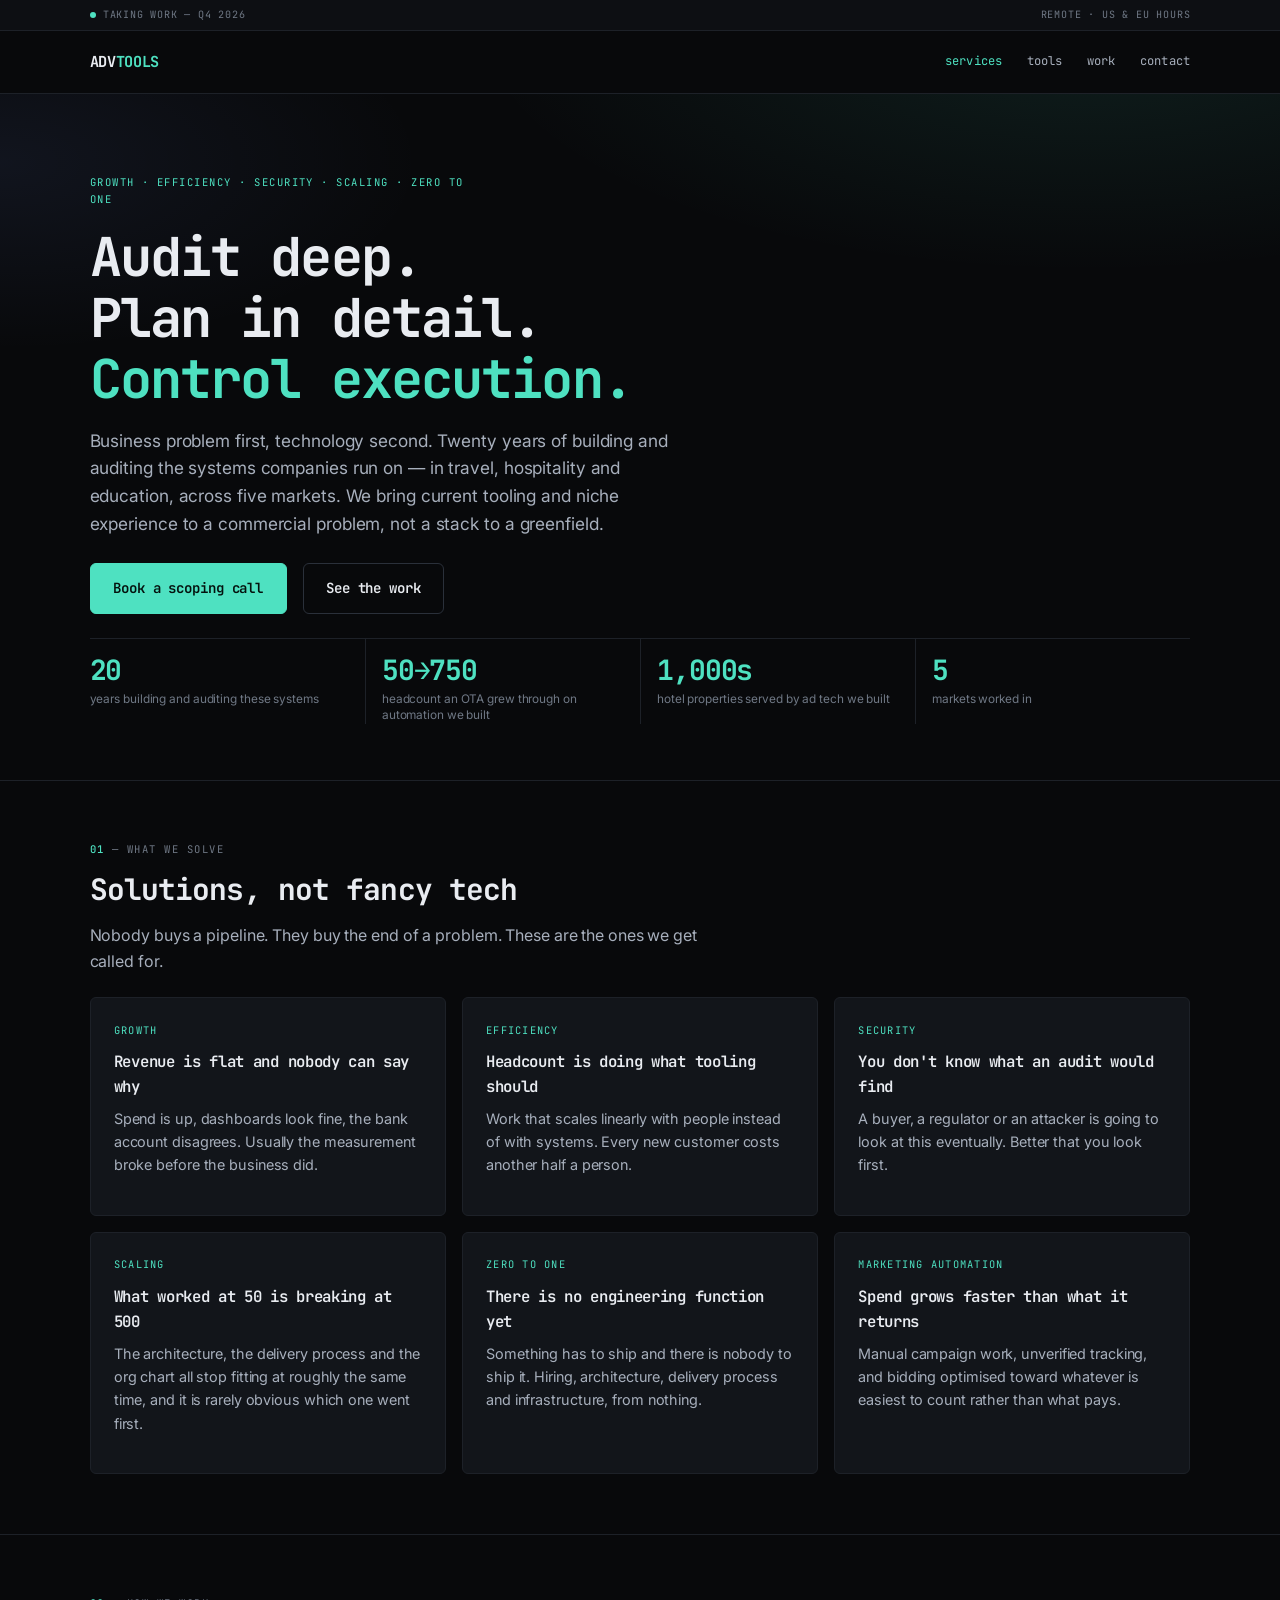
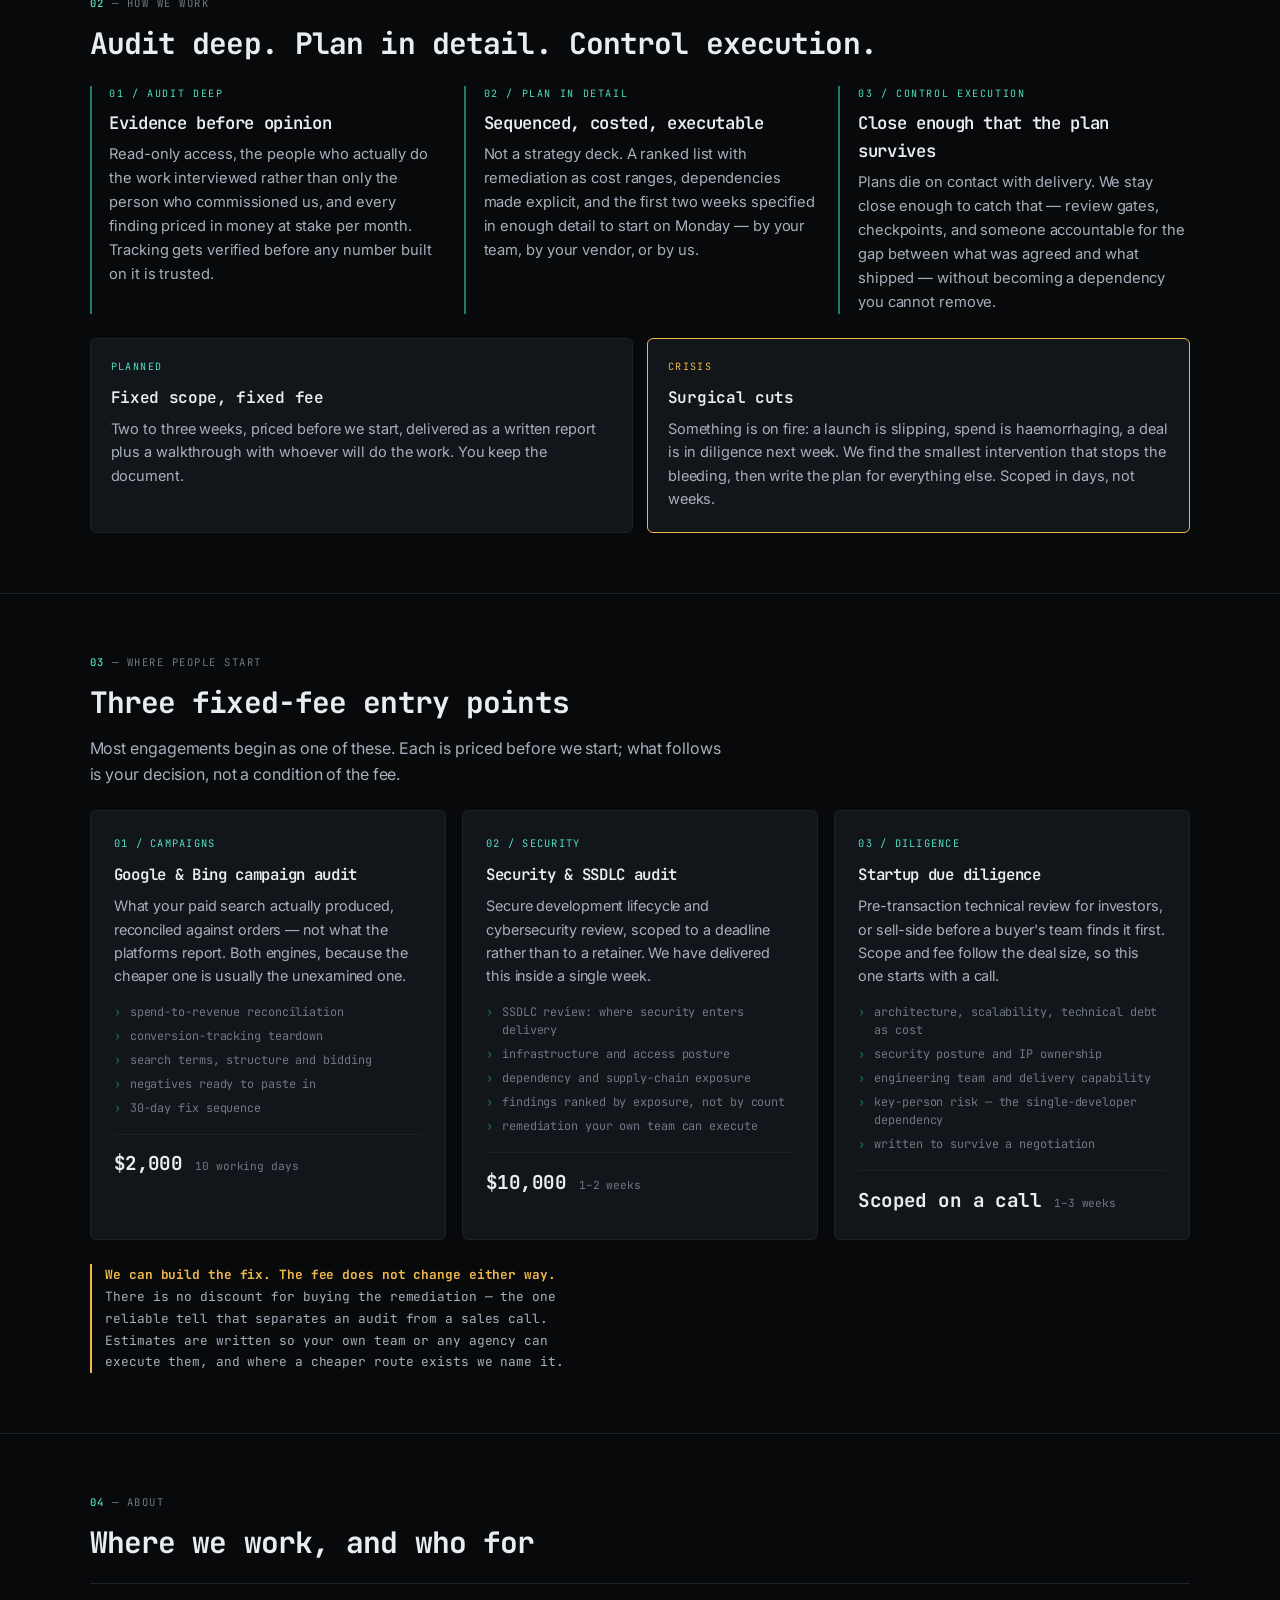
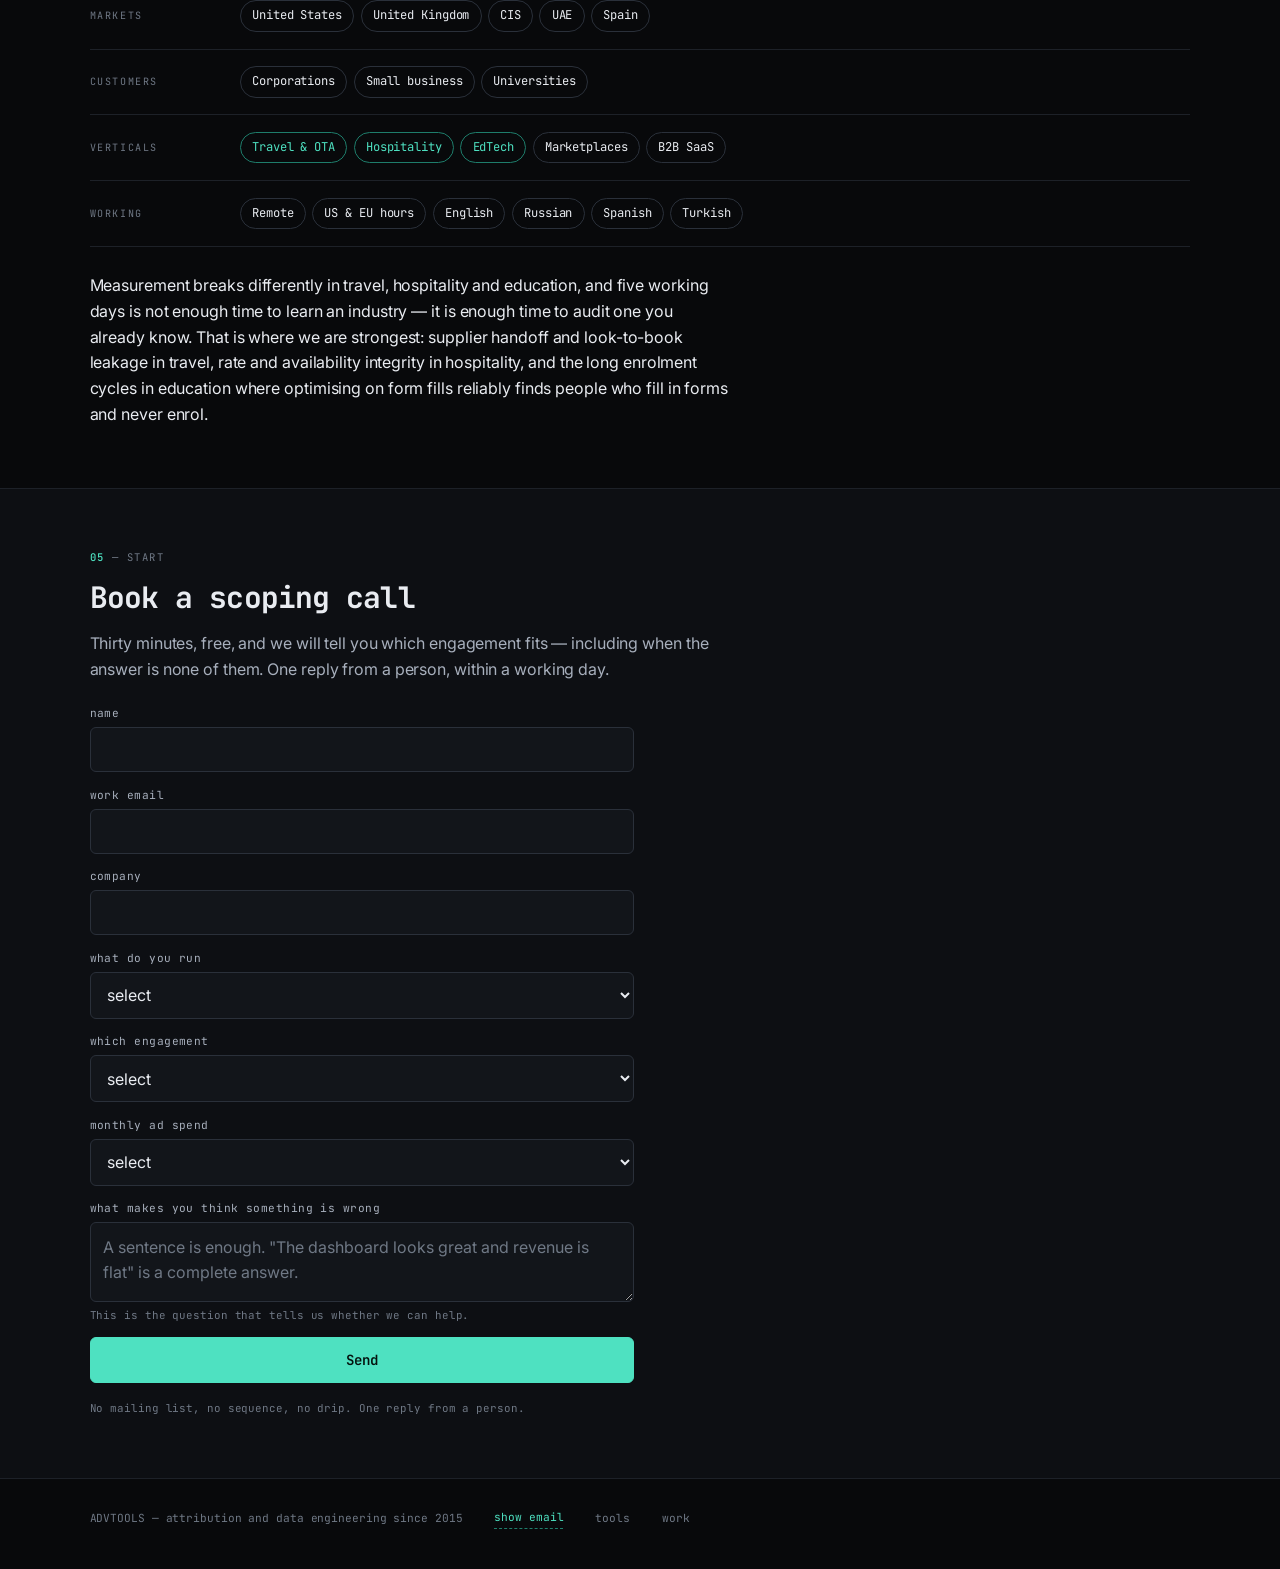
==== commit 8c87dcca: "Reframe section 01 and replace the three entry points "Problems, not services" -> "Solutions, not fa" ====
--- a/index.html
+++ b/index.html
@@ -54,7 +54,7 @@
 
 <section><div class="wrap">
   <p class="slabel"><b>01</b> — what we solve</p>
-  <h2>Problems, not services</h2>
+  <h2>Solutions, not fancy tech</h2>
   <p class="lead">Nobody buys a pipeline. They buy the end of a problem. These are the ones we get called for.</p>
 
   <div class="grid">
@@ -134,42 +134,45 @@
 
   <div class="grid">
     <div class="card">
-      <div class="idx">01 / AUDIT</div>
-      <h3>Attribution audit</h3>
-      <p>What your spend actually produced, reconciled against orders — not platform-reported conversions.</p>
+      <div class="idx">01 / CAMPAIGNS</div>
+      <h3>Google &amp; Bing campaign audit</h3>
+      <p>What your paid search actually produced, reconciled against orders — not what the platforms report. Both engines, because the cheaper one is usually the unexamined one.</p>
       <ul>
+        <li>spend-to-revenue reconciliation</li>
         <li>conversion-tracking teardown</li>
-        <li>spend-to-revenue reconciliation</li>
-        <li>consent-mode and modelling impact</li>
+        <li>search terms, structure and bidding</li>
+        <li>negatives ready to paste in</li>
         <li>30-day fix sequence</li>
       </ul>
-      <div class="foot"><span class="price">$2,500</span><span class="dur">10 working days</span></div>
-    </div>
-
-    <div class="card">
-      <div class="idx">02 / BUILD</div>
-      <h3>Server-side tracking</h3>
-      <p>Server-side GTM on your own cloud, with the measurement you lost to ad blockers and ITP rebuilt properly.</p>
+      <div class="foot"><span class="price">$2,000</span><span class="dur">10 working days</span></div>
+    </div>
+
+    <div class="card">
+      <div class="idx">02 / SECURITY</div>
+      <h3>Security &amp; SSDLC audit</h3>
+      <p>Secure development lifecycle and cybersecurity review, scoped to a deadline rather than to a retainer. We have delivered this inside a single week.</p>
       <ul>
-        <li>sGTM container on GCP, yours to keep</li>
-        <li>GA4 + Ads + Meta destinations</li>
-        <li>first-party cookie and consent handling</li>
-        <li>offline conversion upload pipeline</li>
+        <li>SSDLC review: where security enters delivery</li>
+        <li>infrastructure and access posture</li>
+        <li>dependency and supply-chain exposure</li>
+        <li>findings ranked by exposure, not by count</li>
+        <li>remediation your own team can execute</li>
       </ul>
-      <div class="foot"><span class="price">$8,000</span><span class="dur">3 weeks</span></div>
-    </div>
-
-    <div class="card">
-      <div class="idx">03 / PIPELINE</div>
-      <h3>Warehouse &amp; pipeline</h3>
-      <p>BigQuery as the single source of truth: ad spend joined to orders joined to margin, refreshed nightly.</p>
+      <div class="foot"><span class="price">$10,000</span><span class="dur">1–2 weeks</span></div>
+    </div>
+
+    <div class="card">
+      <div class="idx">03 / DILIGENCE</div>
+      <h3>Startup due diligence</h3>
+      <p>Pre-transaction technical review for investors, or sell-side before a buyer's team finds it first. Scope and fee follow the deal size, so this one starts with a call.</p>
       <ul>
-        <li>GA4 export + ad-platform connectors</li>
-        <li>order and margin join</li>
-        <li>Looker Studio or your BI layer</li>
-        <li>documented, handover-ready</li>
+        <li>architecture, scalability, technical debt as cost</li>
+        <li>security posture and IP ownership</li>
+        <li>engineering team and delivery capability</li>
+        <li>key-person risk — the single-developer dependency</li>
+        <li>written to survive a negotiation</li>
       </ul>
-      <div class="foot"><span class="price">$12,000</span><span class="dur">4–6 weeks</span></div>
+      <div class="foot"><span class="price">Scoped on a call</span><span class="dur">1–3 weeks</span></div>
     </div>
   </div>
 
@@ -198,7 +201,7 @@
     </div>
     <div class="arow">
       <div class="k">Working</div>
-      <div class="chips"><span>Remote</span><span>US &amp; EU hours</span><span>English · Russian</span></div>
+      <div class="chips"><span>Remote</span><span>US &amp; EU hours</span><span>English</span><span>Russian</span><span>Spanish</span><span>Turkish</span></div>
     </div>
   </div>
 
@@ -240,9 +243,10 @@
       <label for="service">which engagement</label>
       <select id="service" name="service" required>
         <option value="">select</option>
-        <option>Attribution audit</option>
-        <option>Server-side tracking build</option>
-        <option>Warehouse &amp; pipeline</option>
+        <option>Google &amp; Bing campaign audit</option>
+        <option>Security &amp; SSDLC audit</option>
+        <option>Startup due diligence</option>
+        <option>Something else / crisis</option>
         <option>Not sure — help me pick</option>
       </select>
     </div>
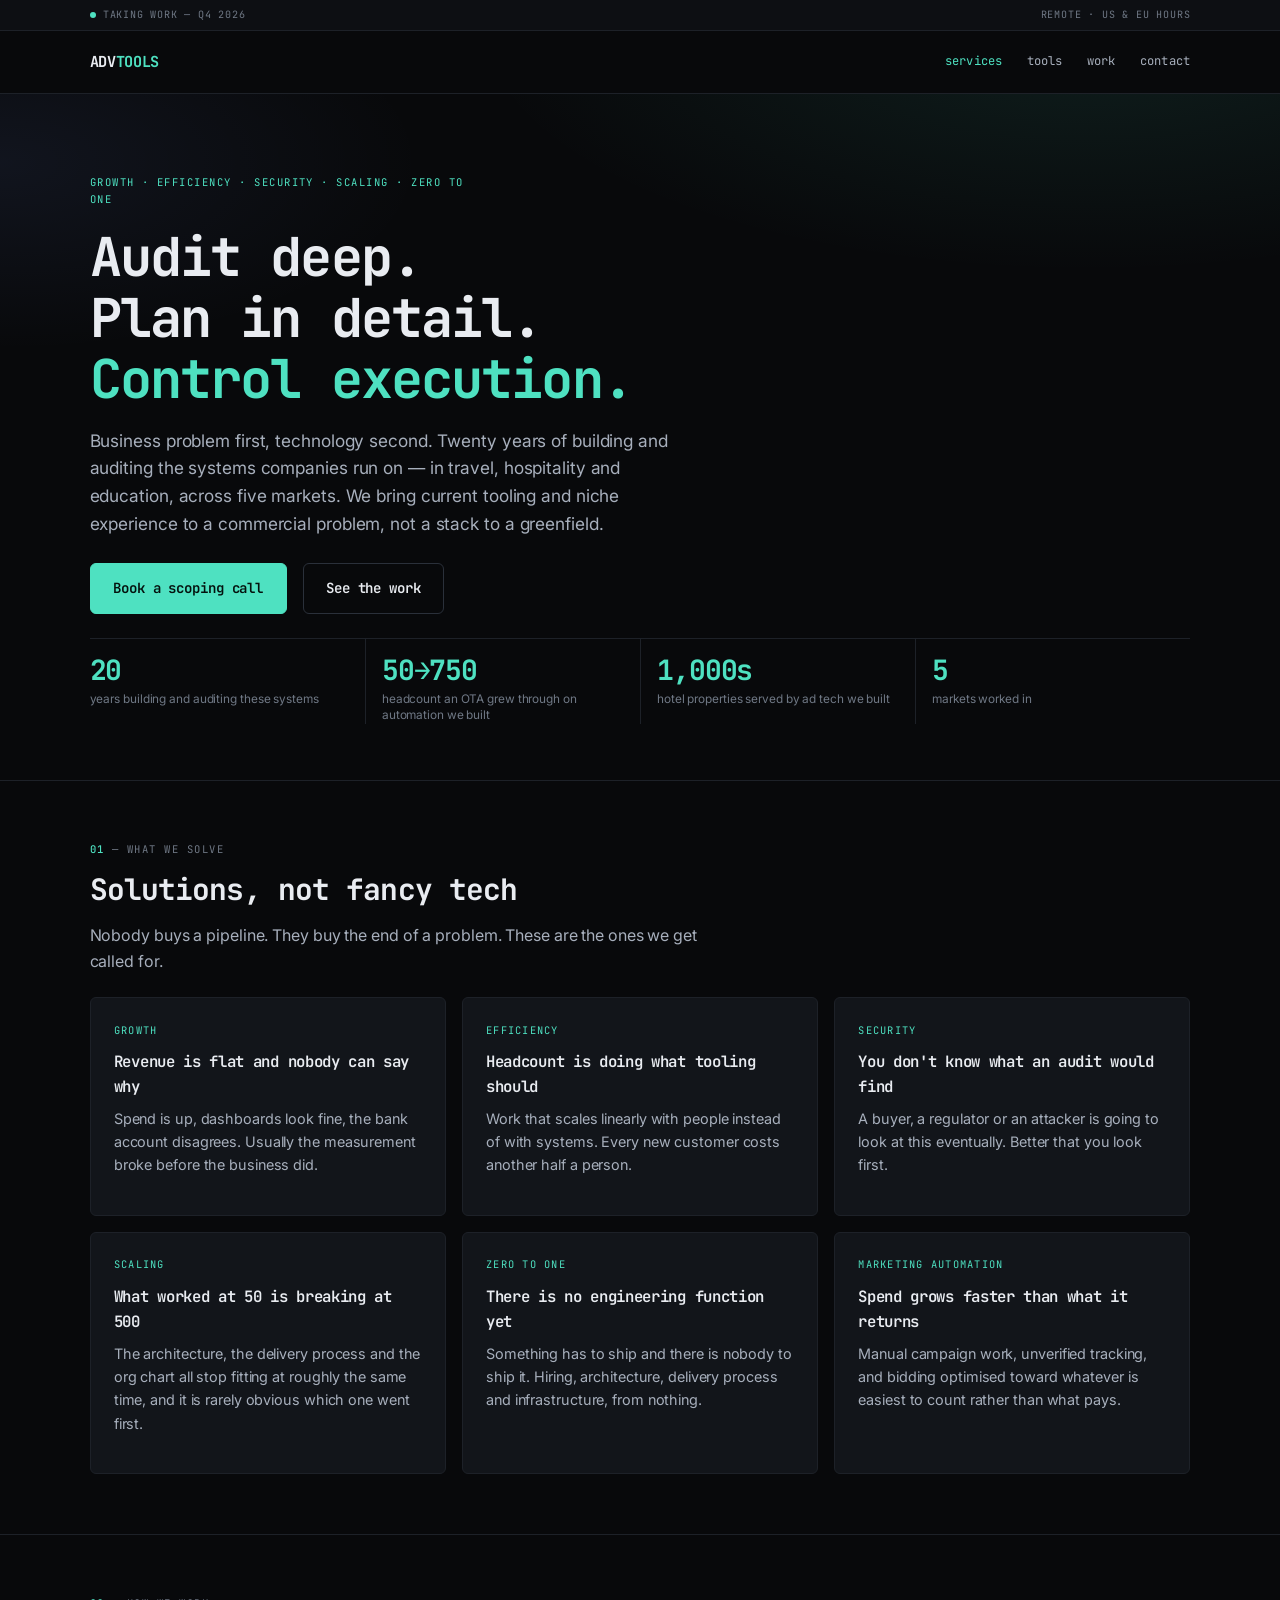
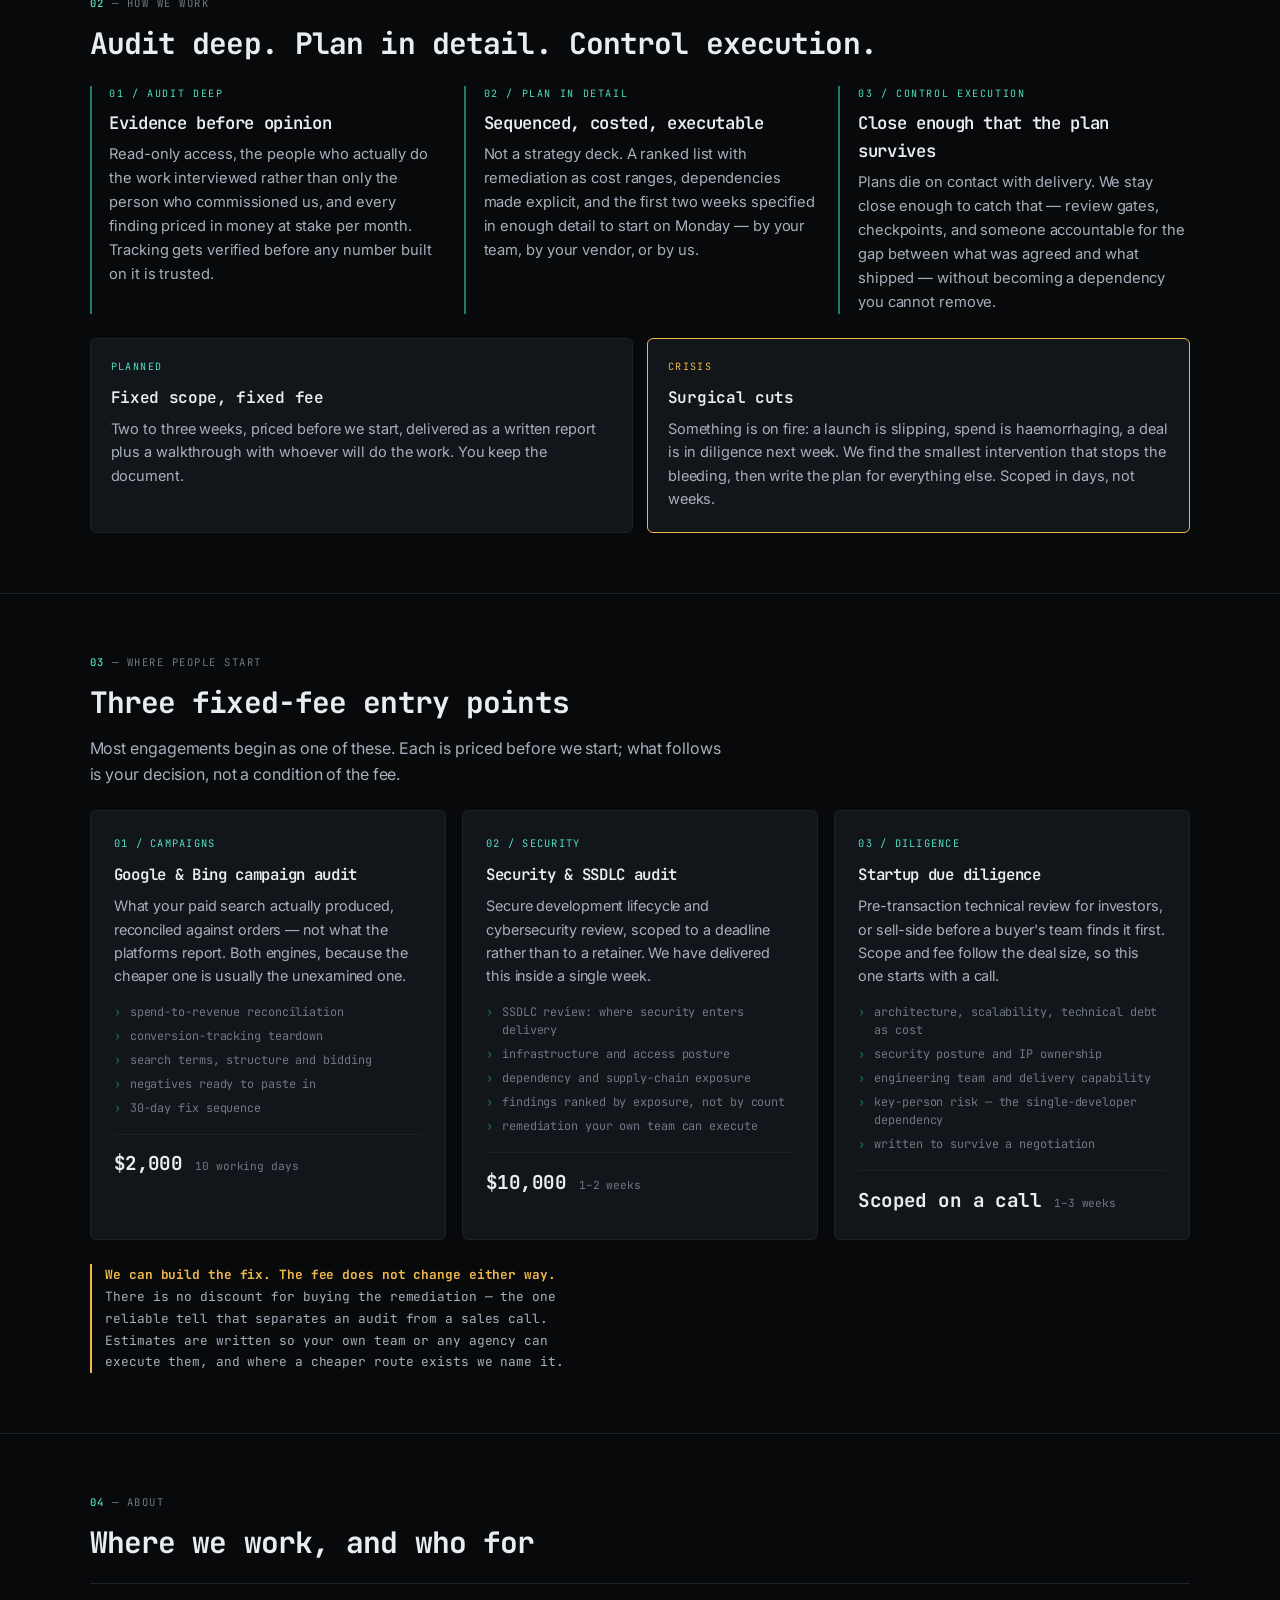
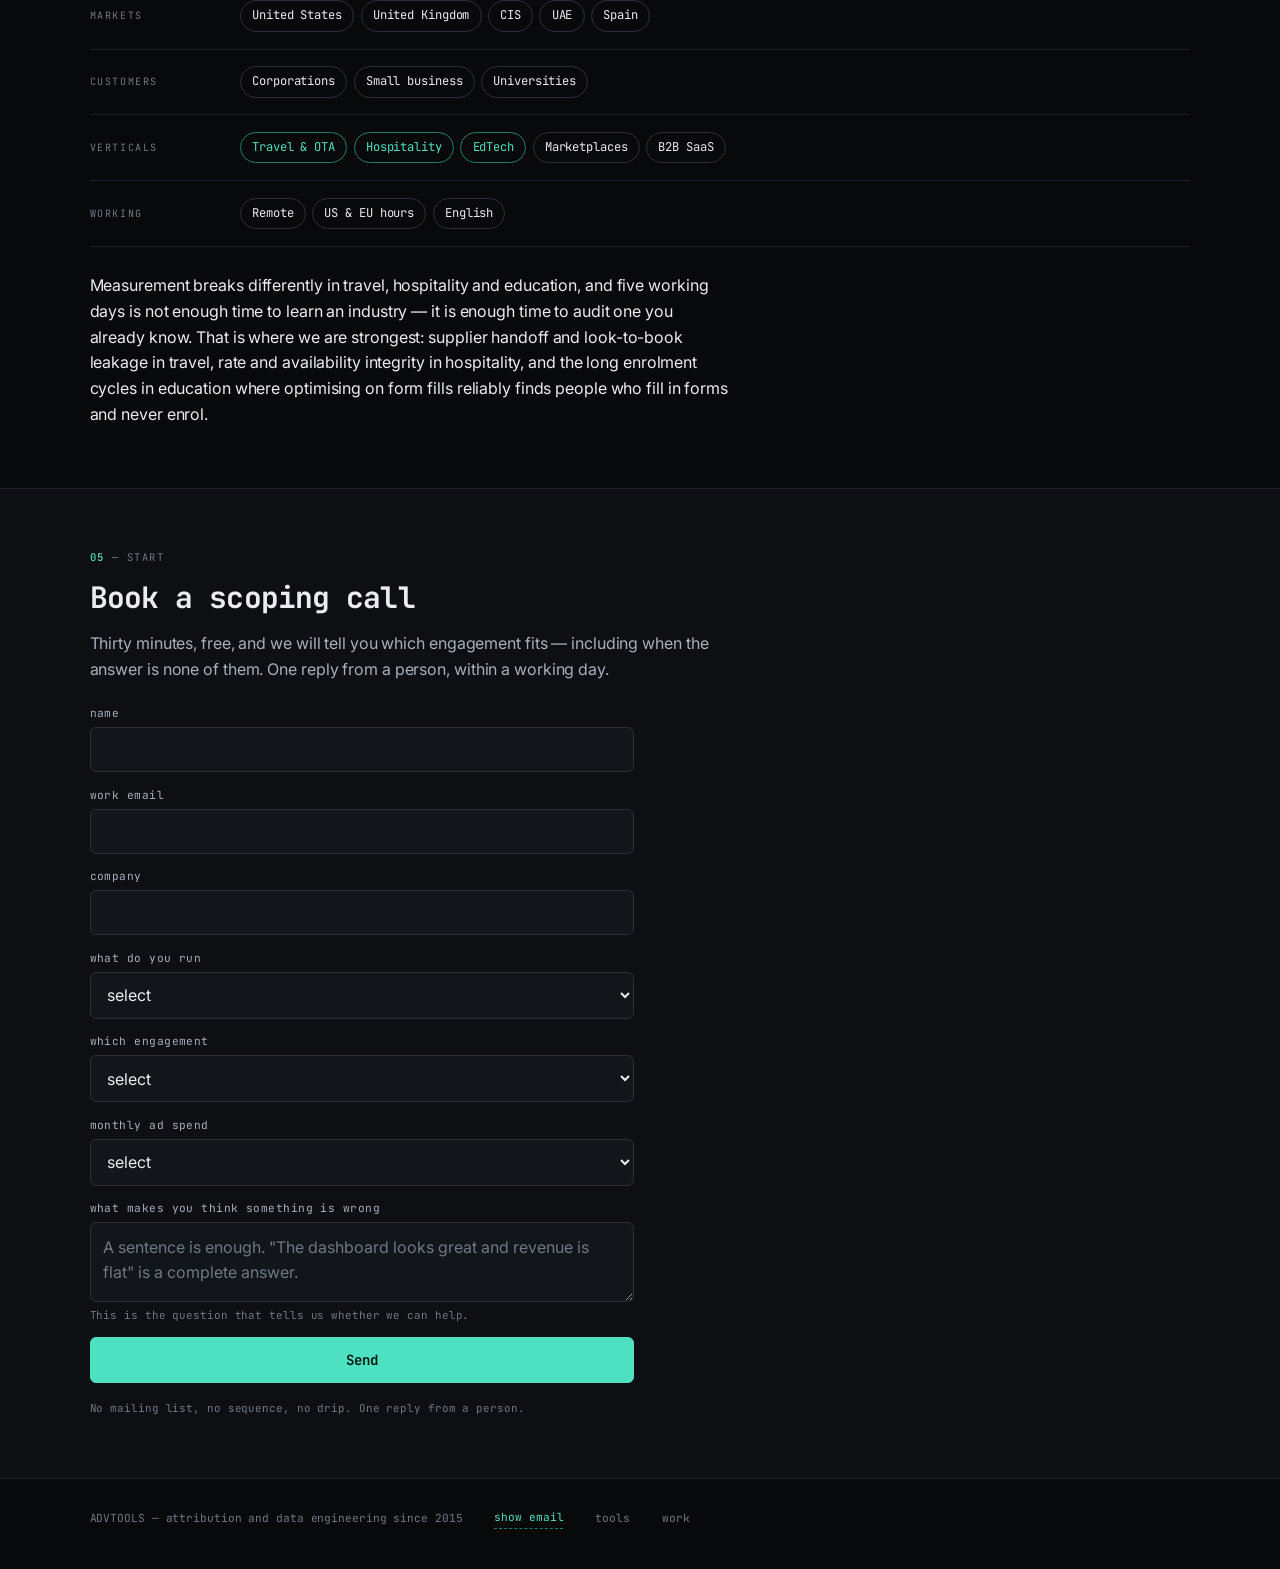
==== commit 3faab536: "Working languages: English only Removed Russian, Spanish and Turkish. Spanish in particular was a st" ====
--- a/index.html
+++ b/index.html
@@ -201,7 +201,7 @@
     </div>
     <div class="arow">
       <div class="k">Working</div>
-      <div class="chips"><span>Remote</span><span>US &amp; EU hours</span><span>English</span><span>Russian</span><span>Spanish</span><span>Turkish</span></div>
+      <div class="chips"><span>Remote</span><span>US &amp; EU hours</span><span>English</span></div>
     </div>
   </div>
 
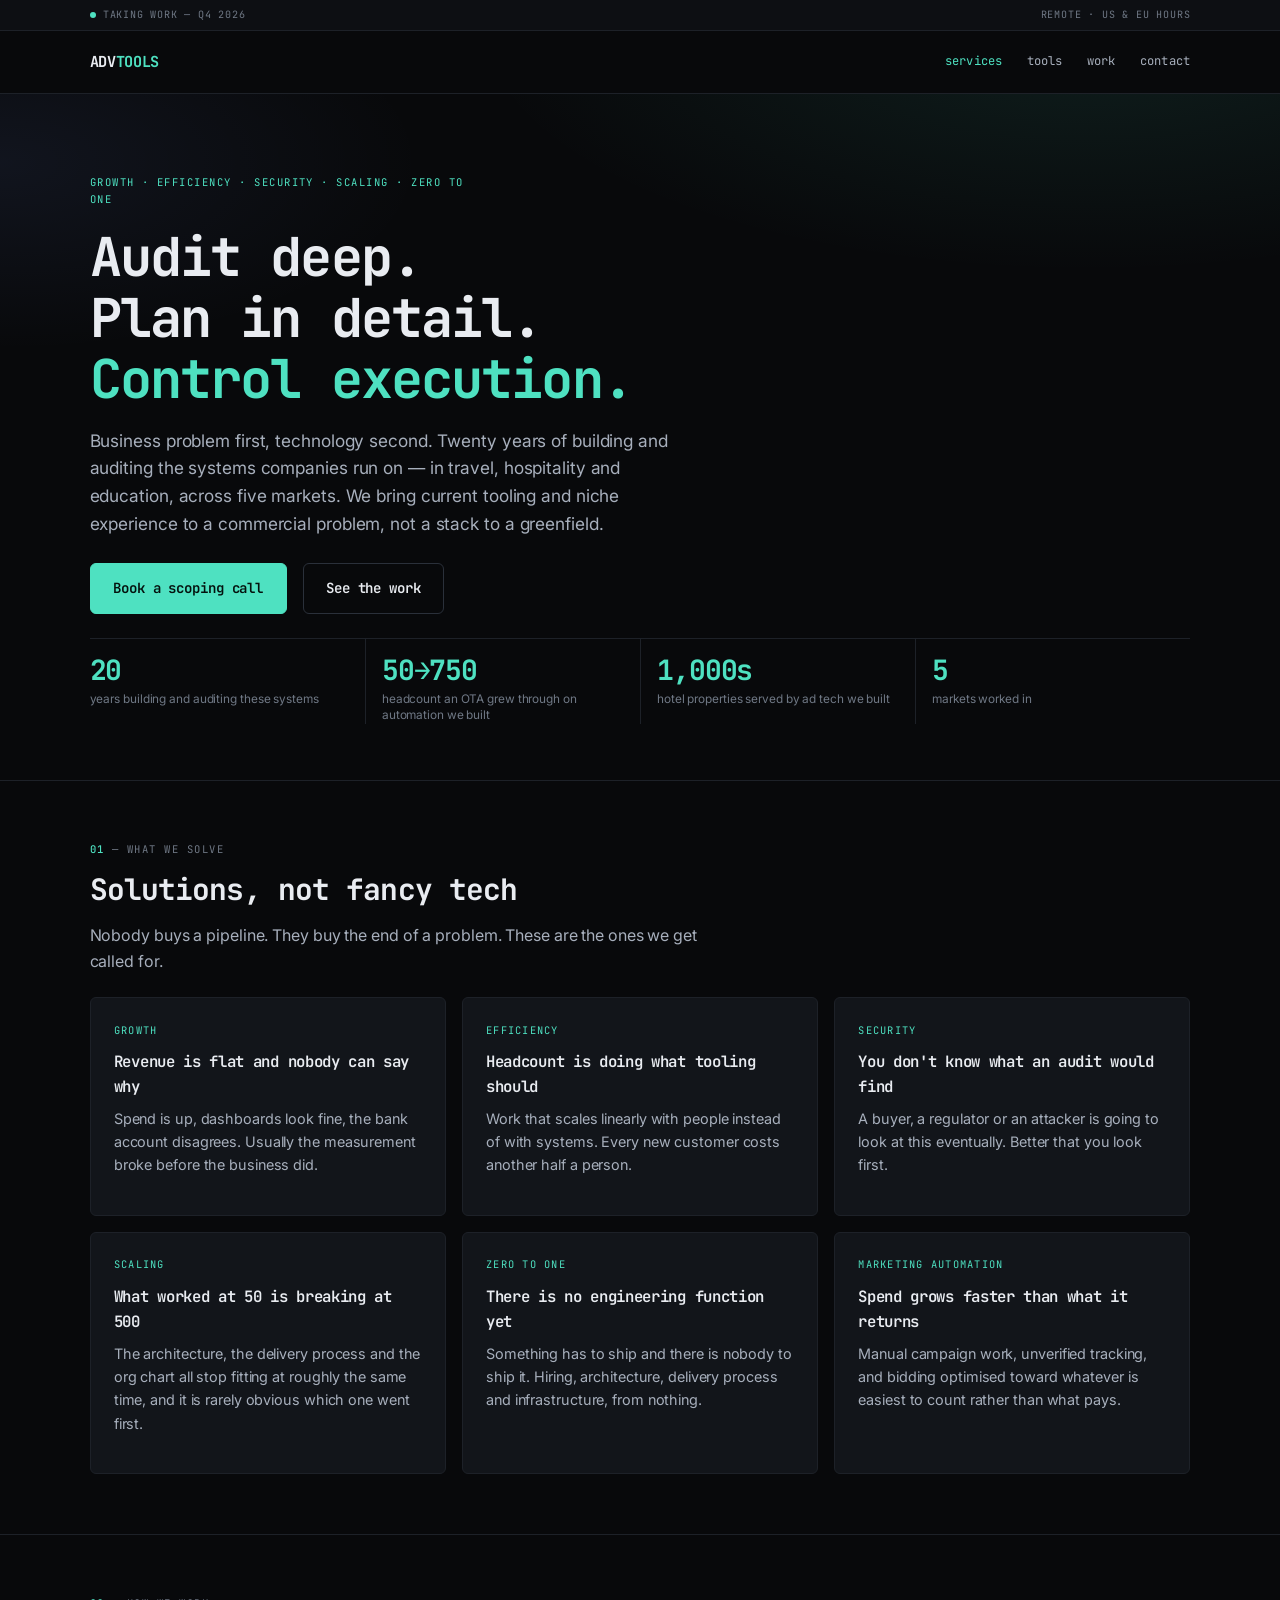
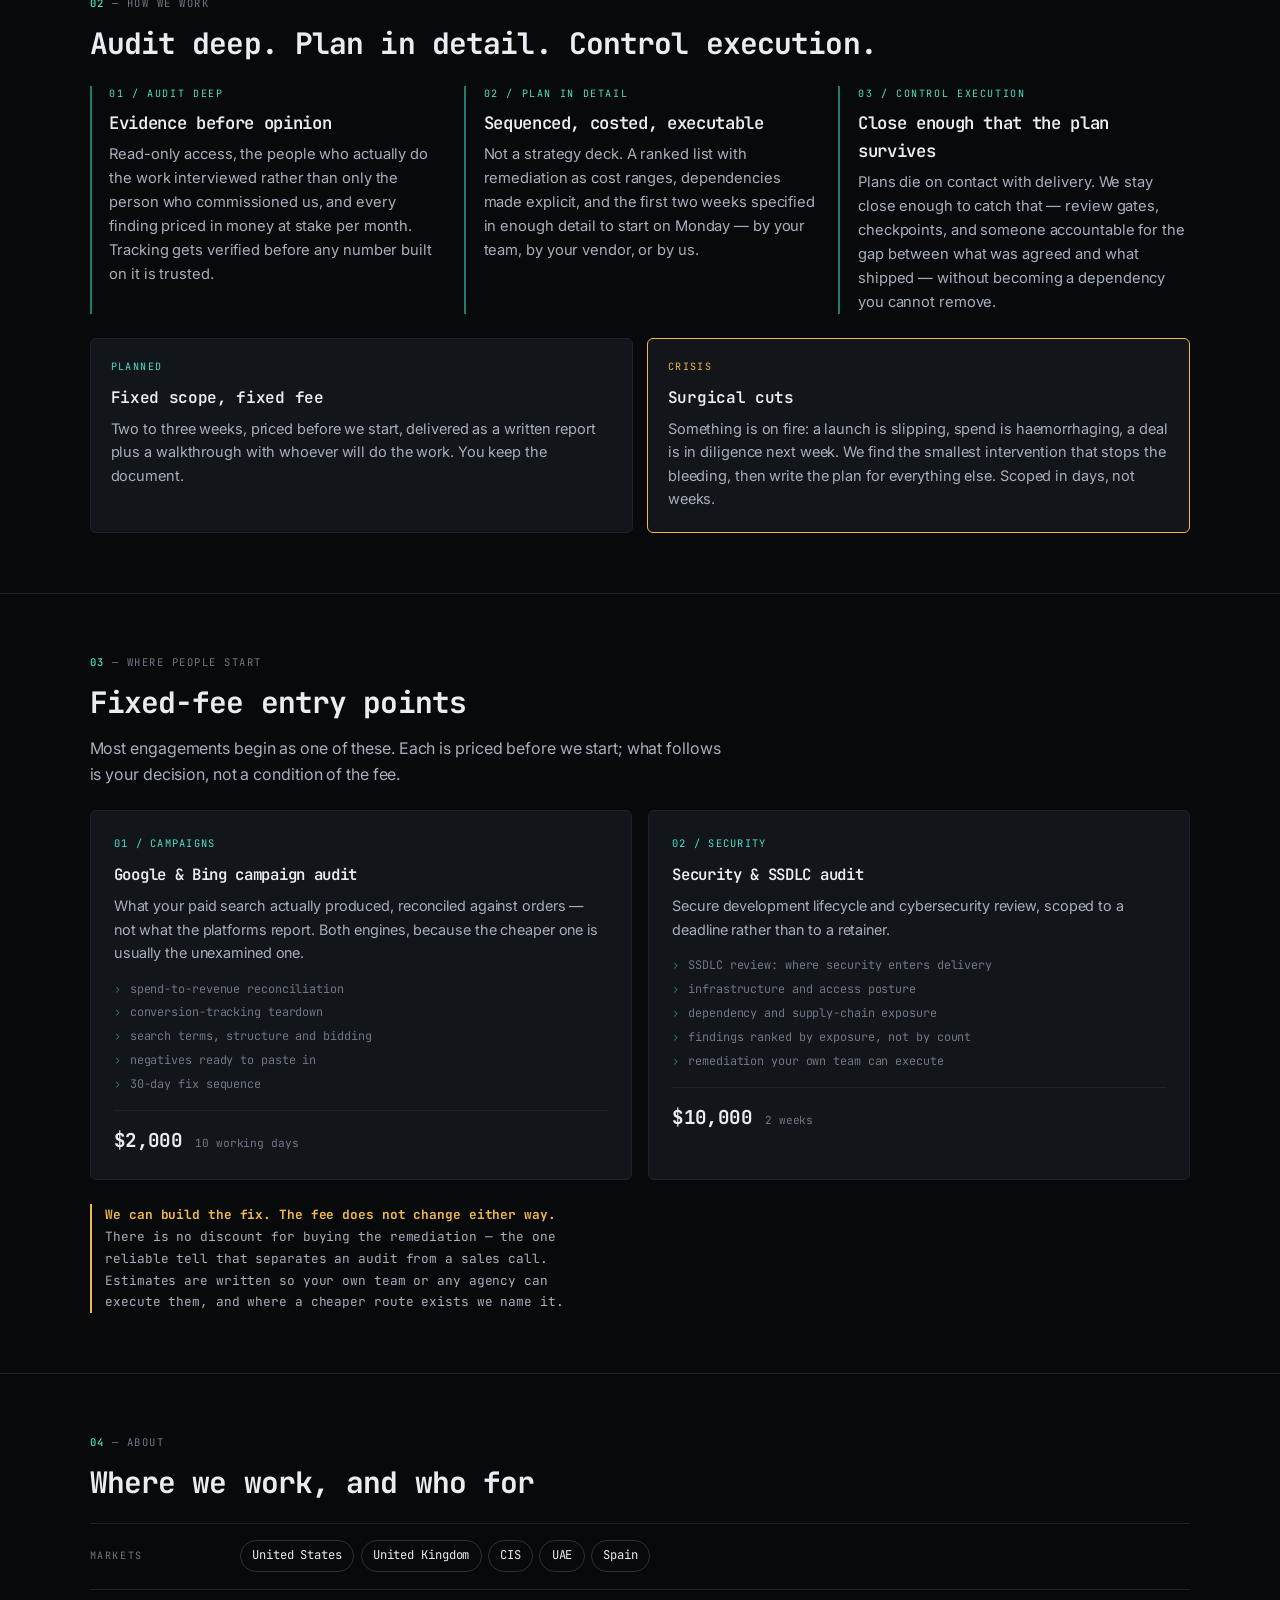
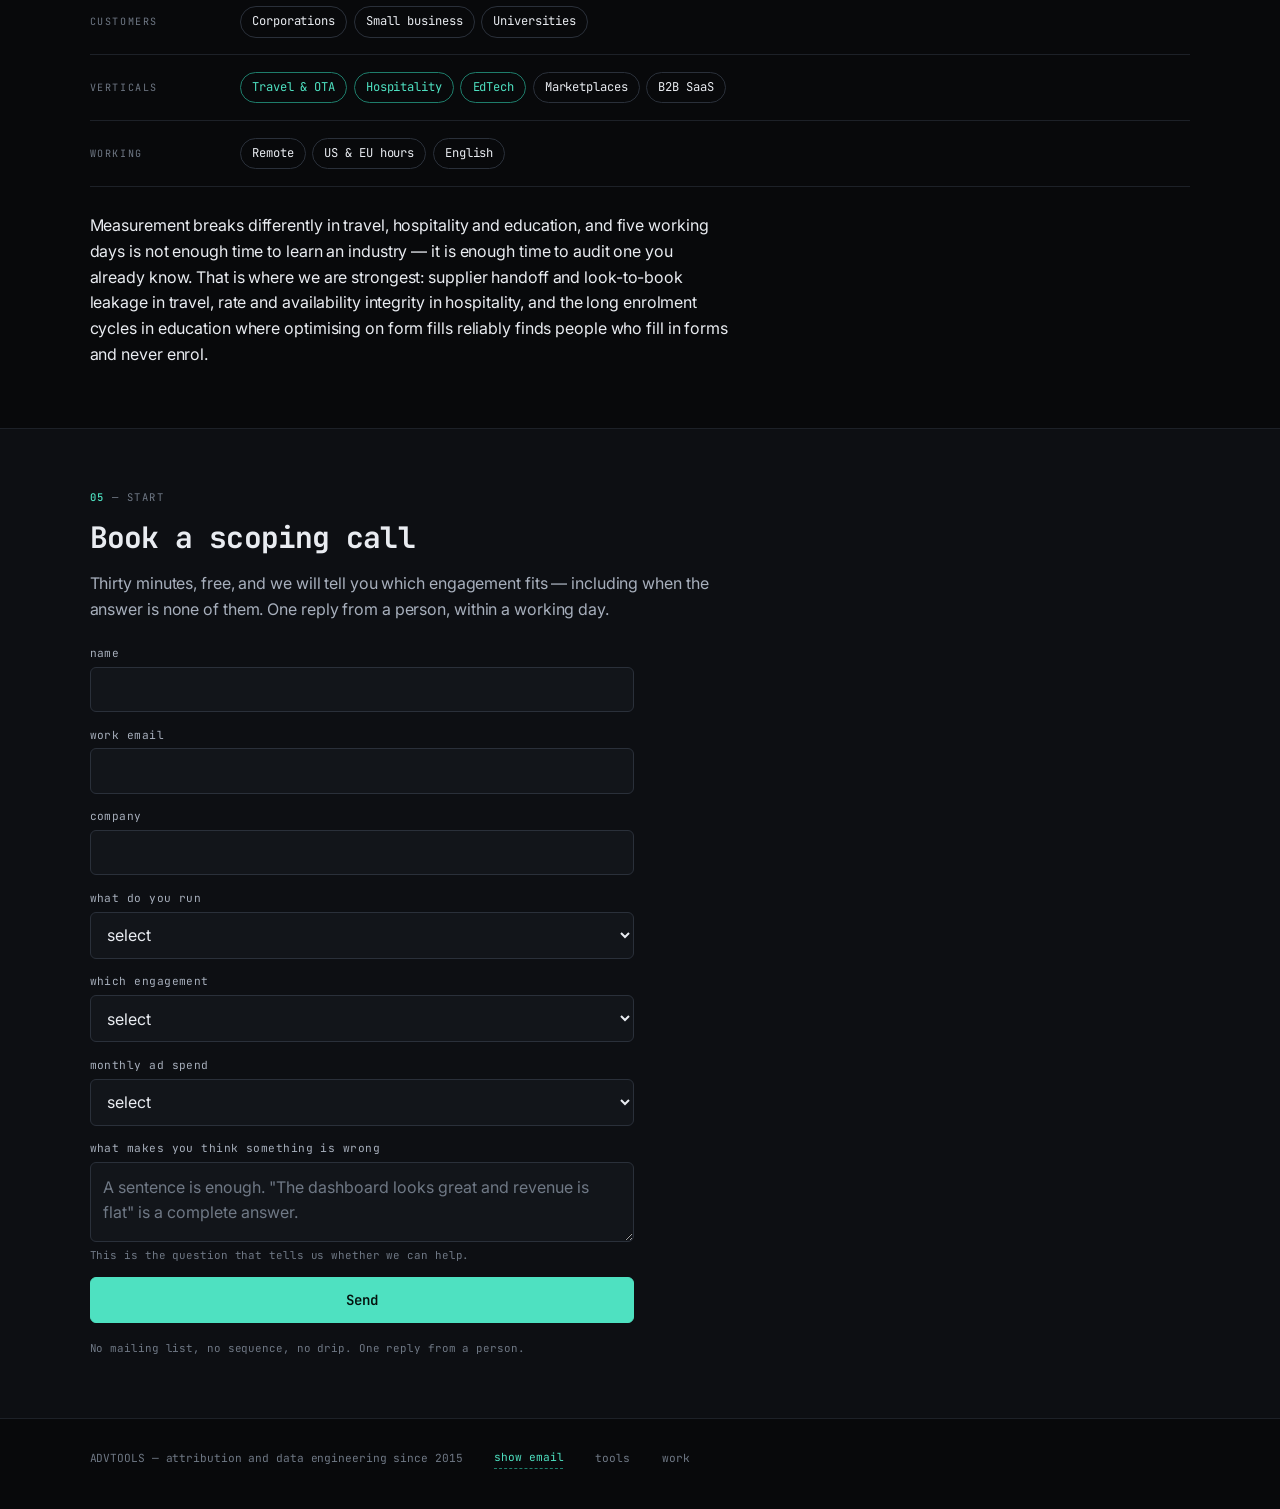
==== commit 51e67554: "Drop due diligence offer and the one-week delivery claim Due diligence removed from the entry points" ====
--- a/index.html
+++ b/index.html
@@ -129,7 +129,7 @@
 
 <section><div class="wrap">
   <p class="slabel"><b>03</b> — where people start</p>
-  <h2>Three fixed-fee entry points</h2>
+  <h2>Fixed-fee entry points</h2>
   <p class="lead">Most engagements begin as one of these. Each is priced before we start; what follows is your decision, not a condition of the fee.</p>
 
   <div class="grid">
@@ -150,7 +150,7 @@
     <div class="card">
       <div class="idx">02 / SECURITY</div>
       <h3>Security &amp; SSDLC audit</h3>
-      <p>Secure development lifecycle and cybersecurity review, scoped to a deadline rather than to a retainer. We have delivered this inside a single week.</p>
+      <p>Secure development lifecycle and cybersecurity review, scoped to a deadline rather than to a retainer.</p>
       <ul>
         <li>SSDLC review: where security enters delivery</li>
         <li>infrastructure and access posture</li>
@@ -158,22 +158,9 @@
         <li>findings ranked by exposure, not by count</li>
         <li>remediation your own team can execute</li>
       </ul>
-      <div class="foot"><span class="price">$10,000</span><span class="dur">1–2 weeks</span></div>
-    </div>
-
-    <div class="card">
-      <div class="idx">03 / DILIGENCE</div>
-      <h3>Startup due diligence</h3>
-      <p>Pre-transaction technical review for investors, or sell-side before a buyer's team finds it first. Scope and fee follow the deal size, so this one starts with a call.</p>
-      <ul>
-        <li>architecture, scalability, technical debt as cost</li>
-        <li>security posture and IP ownership</li>
-        <li>engineering team and delivery capability</li>
-        <li>key-person risk — the single-developer dependency</li>
-        <li>written to survive a negotiation</li>
-      </ul>
-      <div class="foot"><span class="price">Scoped on a call</span><span class="dur">1–3 weeks</span></div>
-    </div>
+      <div class="foot"><span class="price">$10,000</span><span class="dur">2 weeks</span></div>
+    </div>
+
   </div>
 
   <p style="margin-top:1.5rem;font-family:var(--mono);font-size:.8rem;color:var(--ink-2);border-left:2px solid var(--warn);padding-left:.85rem;line-height:1.7">
@@ -245,7 +232,6 @@
         <option value="">select</option>
         <option>Google &amp; Bing campaign audit</option>
         <option>Security &amp; SSDLC audit</option>
-        <option>Startup due diligence</option>
         <option>Something else / crisis</option>
         <option>Not sure — help me pick</option>
       </select>
--- a/assets/styles.css
+++ b/assets/styles.css
@@ -211,7 +211,7 @@
   .cta-row{flex-direction:row;align-items:center;gap:1rem}
   section{padding:3.75rem 0}
   h2{font-size:1.85rem}
-  .grid{grid-template-columns:repeat(3,1fr);gap:1rem}
+  .grid{grid-template-columns:repeat(auto-fit,minmax(17rem,1fr));gap:1rem}
   .card{padding:1.45rem}
   .stats{grid-template-columns:repeat(4,1fr)}
   .stats .s{border-bottom:0;padding:1.1rem 1rem 0 0}
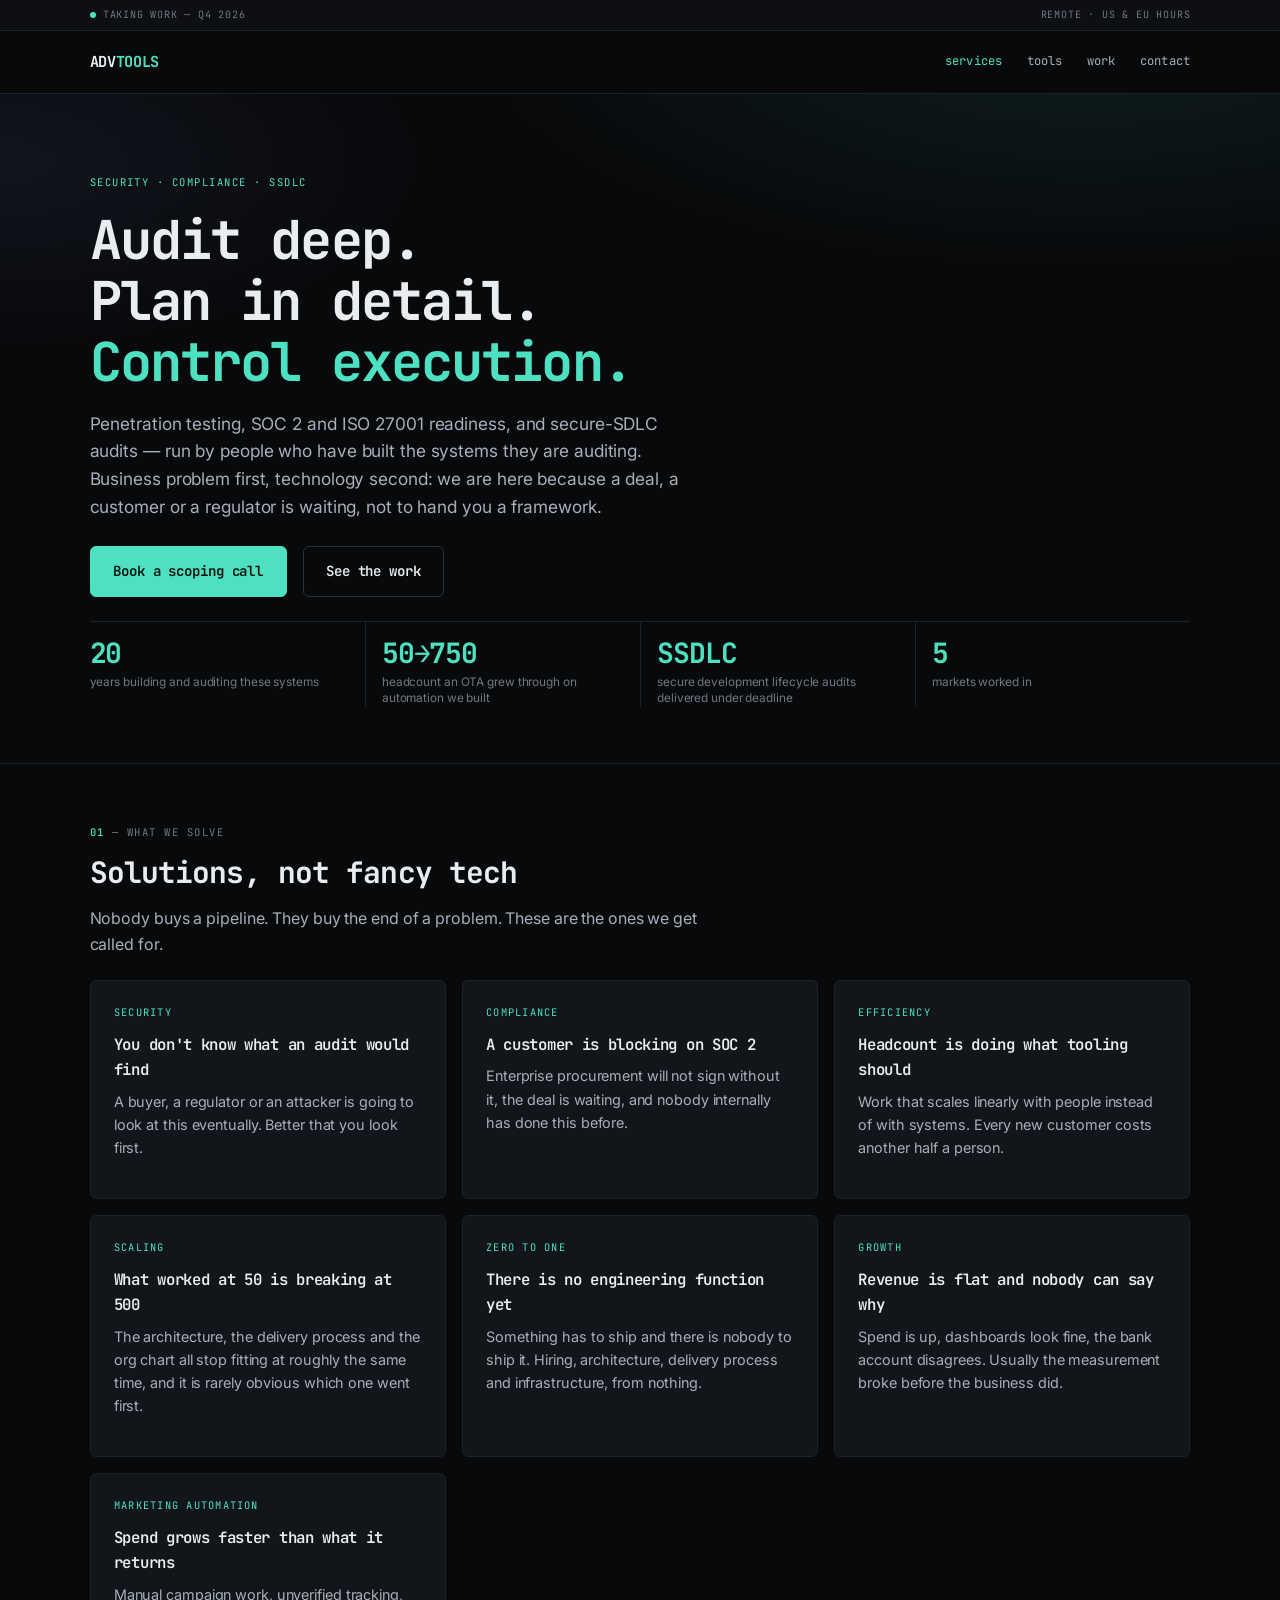
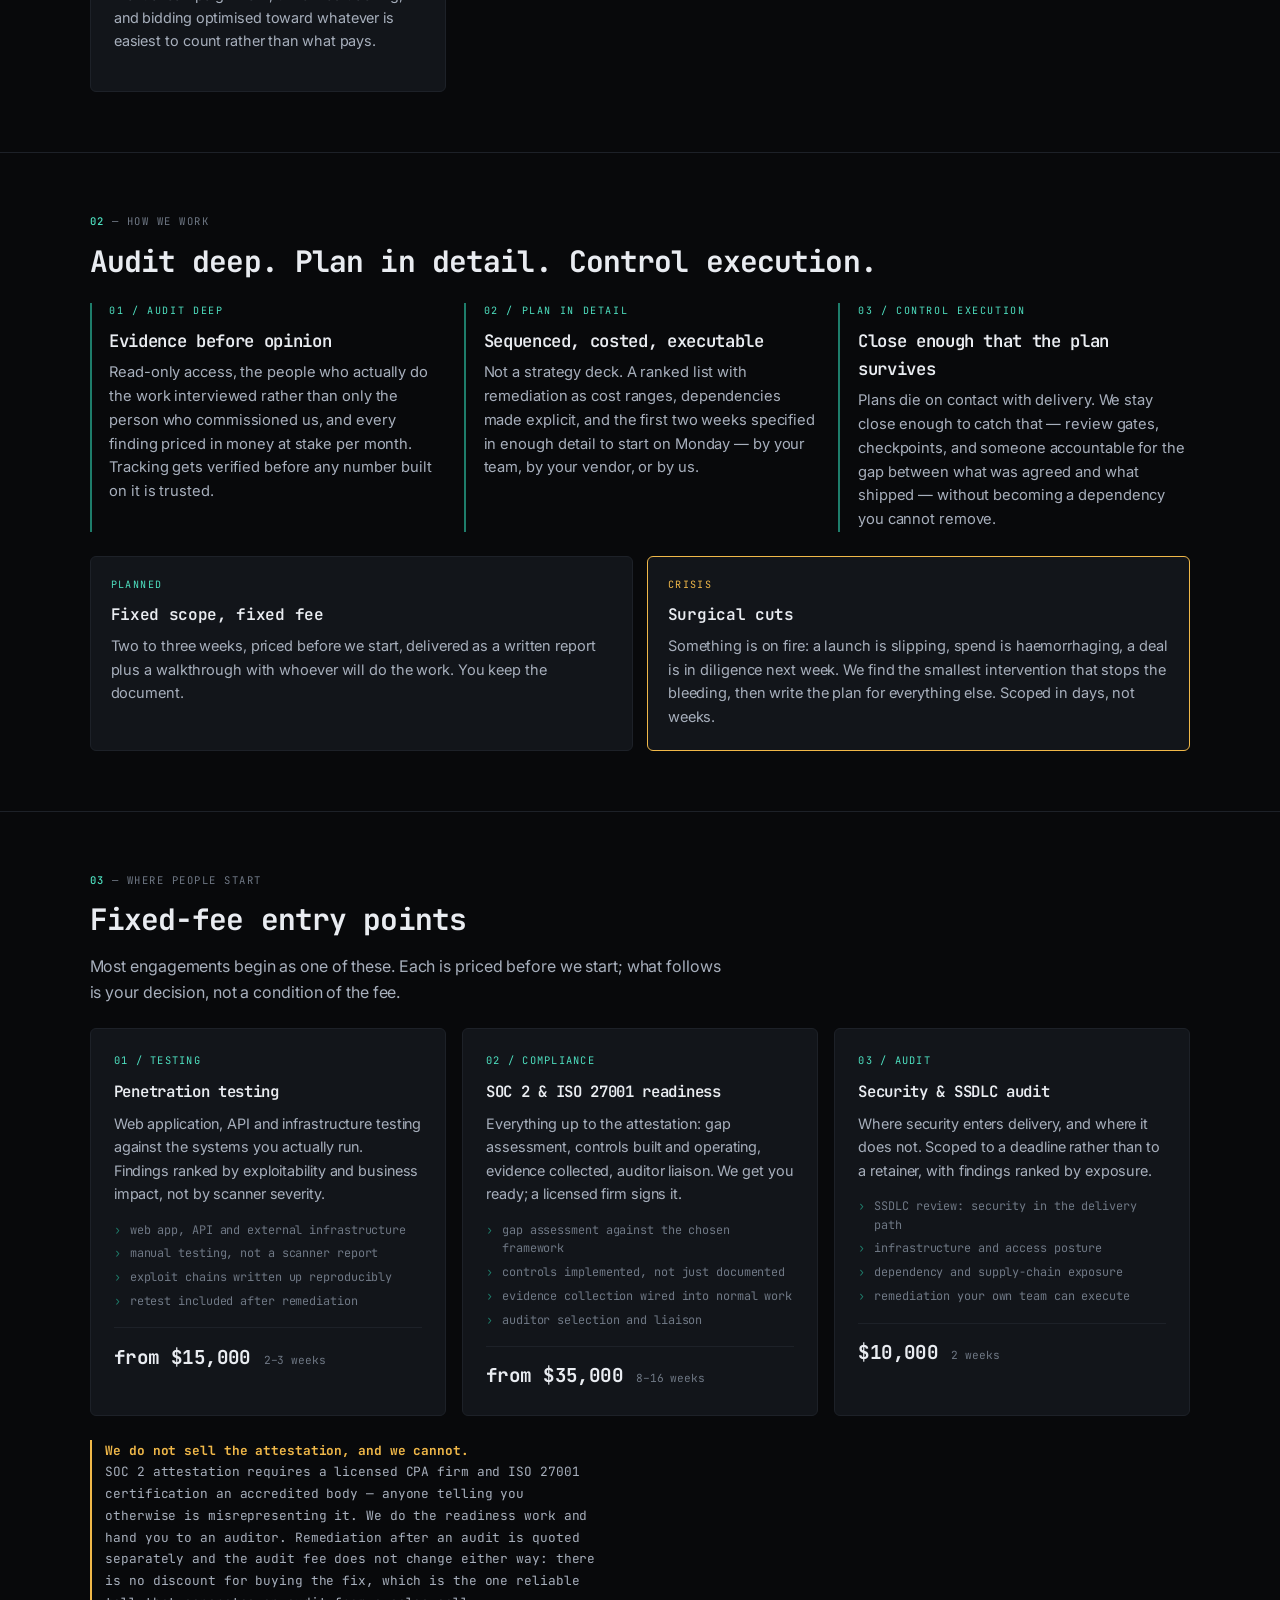
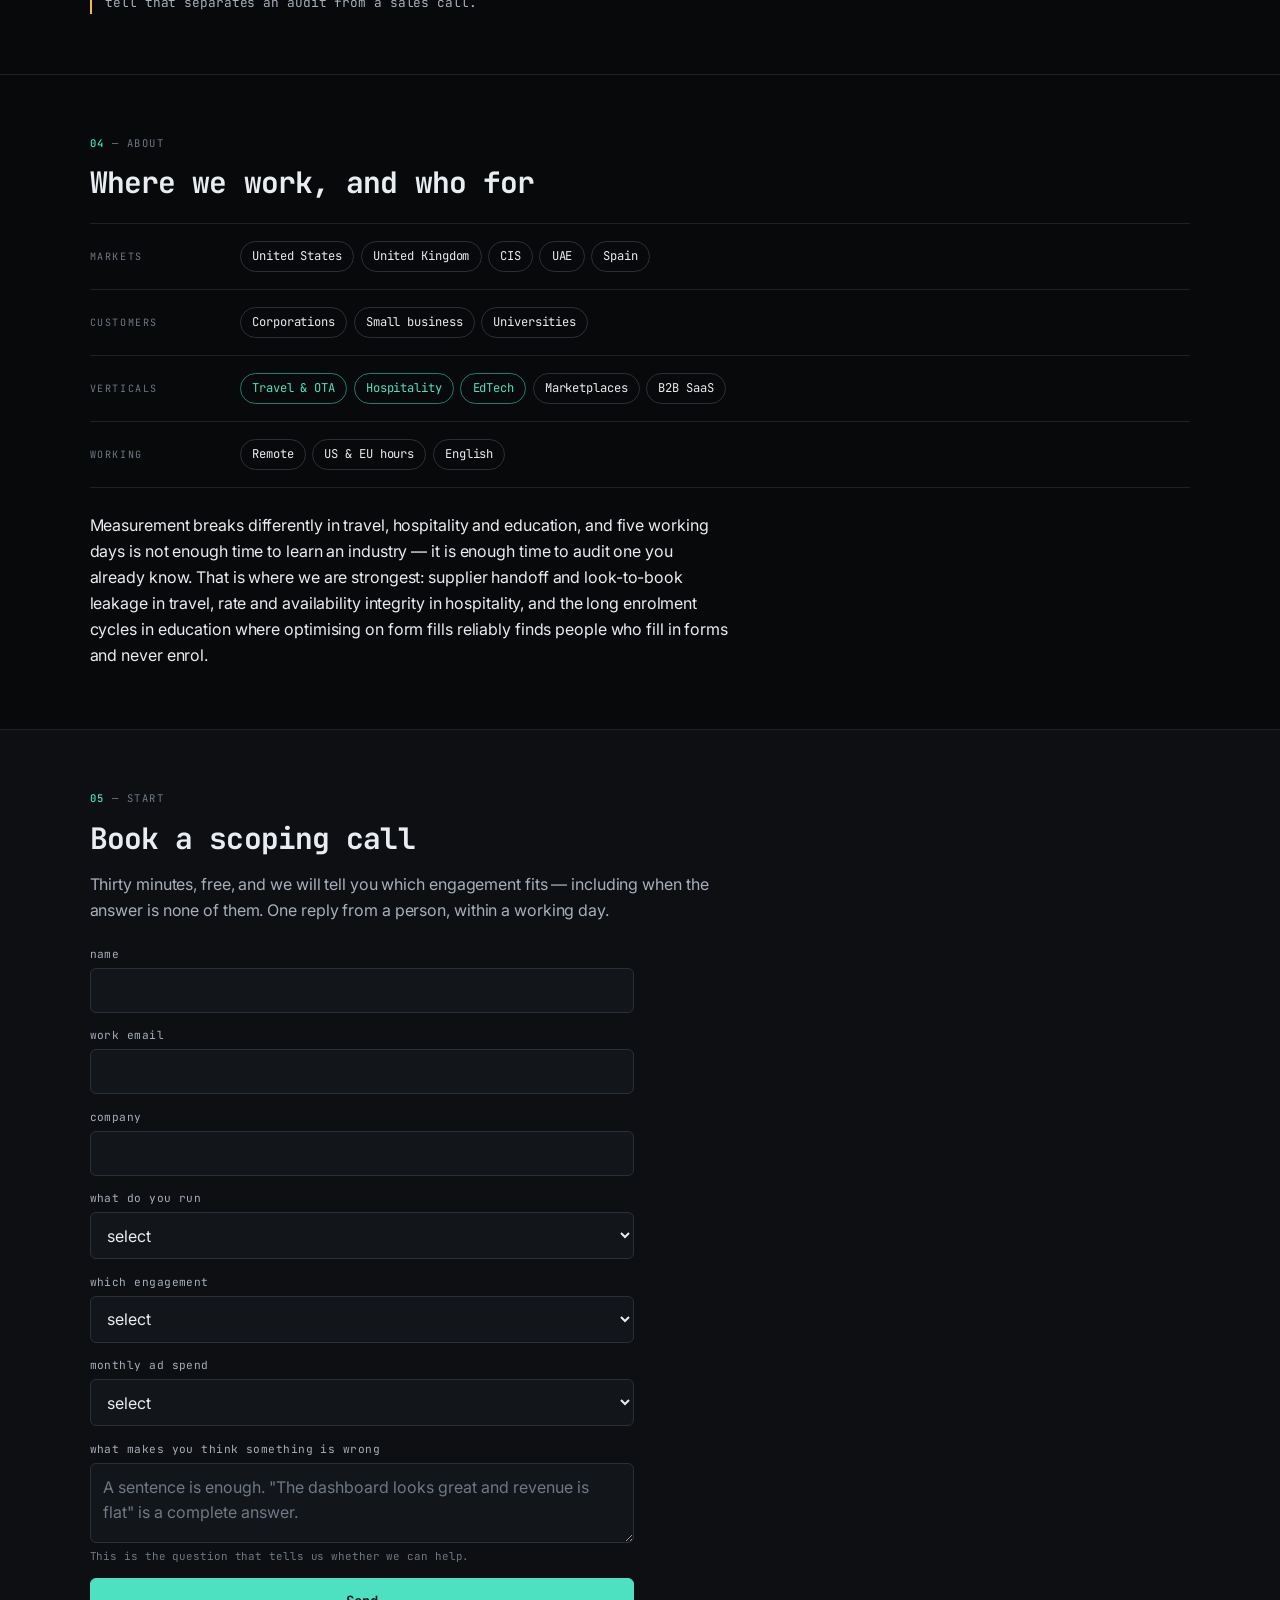
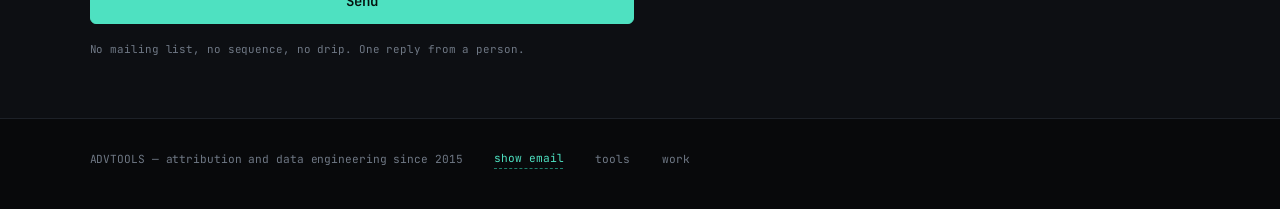
==== commit b1914ba2: "Rebuild for security: new offers, two dedicated landing pages Security and compliance measures 242,0" ====
--- a/index.html
+++ b/index.html
@@ -4,7 +4,7 @@
 <meta charset="utf-8">
 <meta name="viewport" content="width=device-width,initial-scale=1">
 <title>ADVTOOLS — Attribution &amp; Data Engineering</title>
-<meta name="description" content="Audit deep, plan in detail, control execution. Business problem first, technology second — growth, efficiency, security, scaling and zero-to-one for travel, hospitality and education.">
+<meta name="description" content="Penetration testing, SOC 2 and ISO 27001 readiness, and secure-SDLC audits. Fixed scope, deadline-driven, run by people who have built the systems they audit.">
 <link rel="canonical" href="https://new.advtools.net/">
 <meta property="og:type" content="website">
 <meta property="og:site_name" content="ADVTOOLS">
@@ -36,9 +36,9 @@
 </div></nav>
 
 <div class="hero"><div class="wrap">
-  <p class="tag">Growth · Efficiency · Security · Scaling · Zero to one</p>
+  <p class="tag">Security · Compliance · SSDLC</p>
   <h1>Audit deep. Plan in detail. <em>Control execution.</em></h1>
-  <p class="sub">Business problem first, technology second. Twenty years of building and auditing the systems companies run on — in travel, hospitality and education, across five markets. We bring current tooling and niche experience to a commercial problem, not a stack to a greenfield.</p>
+  <p class="sub">Penetration testing, SOC 2 and ISO 27001 readiness, and secure-SDLC audits — run by people who have built the systems they are auditing. Business problem first, technology second: we are here because a deal, a customer or a regulator is waiting, not to hand you a framework.</p>
   <div class="cta-row">
     <a class="btn btn-primary" href="#start">Book a scoping call</a>
     <a class="btn btn-ghost" href="cases.html">See the work</a>
@@ -47,7 +47,7 @@
   <div class="stats">
     <div class="s"><div class="n">20</div><div class="k">years building and auditing these systems</div></div>
     <div class="s"><div class="n">50→750</div><div class="k">headcount an OTA grew through on automation we built</div></div>
-    <div class="s"><div class="n">1,000s</div><div class="k">hotel properties served by ad tech we built</div></div>
+    <div class="s"><div class="n">SSDLC</div><div class="k">secure development lifecycle audits delivered under deadline</div></div>
     <div class="s"><div class="n">5</div><div class="k">markets worked in</div></div>
   </div>
 </div></div>
@@ -59,29 +59,34 @@
 
   <div class="grid">
     <div class="card">
+      <div class="idx">SECURITY</div>
+      <h3>You don't know what an audit would find</h3>
+      <p>A buyer, a regulator or an attacker is going to look at this eventually. Better that you look first.</p>
+    </div>
+    <div class="card">
+      <div class="idx">COMPLIANCE</div>
+      <h3>A customer is blocking on SOC 2</h3>
+      <p>Enterprise procurement will not sign without it, the deal is waiting, and nobody internally has done this before.</p>
+    </div>
+    <div class="card">
+      <div class="idx">EFFICIENCY</div>
+      <h3>Headcount is doing what tooling should</h3>
+      <p>Work that scales linearly with people instead of with systems. Every new customer costs another half a person.</p>
+    </div>
+    <div class="card">
+      <div class="idx">SCALING</div>
+      <h3>What worked at 50 is breaking at 500</h3>
+      <p>The architecture, the delivery process and the org chart all stop fitting at roughly the same time, and it is rarely obvious which one went first.</p>
+    </div>
+    <div class="card">
+      <div class="idx">ZERO TO ONE</div>
+      <h3>There is no engineering function yet</h3>
+      <p>Something has to ship and there is nobody to ship it. Hiring, architecture, delivery process and infrastructure, from nothing.</p>
+    </div>
+    <div class="card">
       <div class="idx">GROWTH</div>
       <h3>Revenue is flat and nobody can say why</h3>
       <p>Spend is up, dashboards look fine, the bank account disagrees. Usually the measurement broke before the business did.</p>
-    </div>
-    <div class="card">
-      <div class="idx">EFFICIENCY</div>
-      <h3>Headcount is doing what tooling should</h3>
-      <p>Work that scales linearly with people instead of with systems. Every new customer costs another half a person.</p>
-    </div>
-    <div class="card">
-      <div class="idx">SECURITY</div>
-      <h3>You don't know what an audit would find</h3>
-      <p>A buyer, a regulator or an attacker is going to look at this eventually. Better that you look first.</p>
-    </div>
-    <div class="card">
-      <div class="idx">SCALING</div>
-      <h3>What worked at 50 is breaking at 500</h3>
-      <p>The architecture, the delivery process and the org chart all stop fitting at roughly the same time, and it is rarely obvious which one went first.</p>
-    </div>
-    <div class="card">
-      <div class="idx">ZERO TO ONE</div>
-      <h3>There is no engineering function yet</h3>
-      <p>Something has to ship and there is nobody to ship it. Hiring, architecture, delivery process and infrastructure, from nothing.</p>
     </div>
     <div class="card">
       <div class="idx">MARKETING AUTOMATION</div>
@@ -134,38 +139,48 @@
 
   <div class="grid">
     <div class="card">
-      <div class="idx">01 / CAMPAIGNS</div>
-      <h3>Google &amp; Bing campaign audit</h3>
-      <p>What your paid search actually produced, reconciled against orders — not what the platforms report. Both engines, because the cheaper one is usually the unexamined one.</p>
+      <div class="idx">01 / TESTING</div>
+      <h3><a href="pentest.html" style="text-decoration:none;color:inherit">Penetration testing</a></h3>
+      <p>Web application, API and infrastructure testing against the systems you actually run. Findings ranked by exploitability and business impact, not by scanner severity.</p>
       <ul>
-        <li>spend-to-revenue reconciliation</li>
-        <li>conversion-tracking teardown</li>
-        <li>search terms, structure and bidding</li>
-        <li>negatives ready to paste in</li>
-        <li>30-day fix sequence</li>
+        <li>web app, API and external infrastructure</li>
+        <li>manual testing, not a scanner report</li>
+        <li>exploit chains written up reproducibly</li>
+        <li>retest included after remediation</li>
       </ul>
-      <div class="foot"><span class="price">$2,000</span><span class="dur">10 working days</span></div>
-    </div>
-
-    <div class="card">
-      <div class="idx">02 / SECURITY</div>
+      <div class="foot"><span class="price">from $15,000</span><span class="dur">2–3 weeks</span></div>
+    </div>
+
+    <div class="card">
+      <div class="idx">02 / COMPLIANCE</div>
+      <h3><a href="soc2.html" style="text-decoration:none;color:inherit">SOC 2 &amp; ISO 27001 readiness</a></h3>
+      <p>Everything up to the attestation: gap assessment, controls built and operating, evidence collected, auditor liaison. We get you ready; a licensed firm signs it.</p>
+      <ul>
+        <li>gap assessment against the chosen framework</li>
+        <li>controls implemented, not just documented</li>
+        <li>evidence collection wired into normal work</li>
+        <li>auditor selection and liaison</li>
+      </ul>
+      <div class="foot"><span class="price">from $35,000</span><span class="dur">8–16 weeks</span></div>
+    </div>
+
+    <div class="card">
+      <div class="idx">03 / AUDIT</div>
       <h3>Security &amp; SSDLC audit</h3>
-      <p>Secure development lifecycle and cybersecurity review, scoped to a deadline rather than to a retainer.</p>
+      <p>Where security enters delivery, and where it does not. Scoped to a deadline rather than to a retainer, with findings ranked by exposure.</p>
       <ul>
-        <li>SSDLC review: where security enters delivery</li>
+        <li>SSDLC review: security in the delivery path</li>
         <li>infrastructure and access posture</li>
         <li>dependency and supply-chain exposure</li>
-        <li>findings ranked by exposure, not by count</li>
         <li>remediation your own team can execute</li>
       </ul>
       <div class="foot"><span class="price">$10,000</span><span class="dur">2 weeks</span></div>
     </div>
-
   </div>
 
   <p style="margin-top:1.5rem;font-family:var(--mono);font-size:.8rem;color:var(--ink-2);border-left:2px solid var(--warn);padding-left:.85rem;line-height:1.7">
-    <b style="color:var(--warn)">We can build the fix. The fee does not change either way.</b><br>
-    There is no discount for buying the remediation — the one reliable tell that separates an audit from a sales call. Estimates are written so your own team or any agency can execute them, and where a cheaper route exists we name it.
+    <b style="color:var(--warn)">We do not sell the attestation, and we cannot.</b><br>
+    SOC 2 attestation requires a licensed CPA firm and ISO 27001 certification an accredited body — anyone telling you otherwise is misrepresenting it. We do the readiness work and hand you to an auditor. Remediation after an audit is quoted separately and the audit fee does not change either way: there is no discount for buying the fix, which is the one reliable tell that separates an audit from a sales call.
   </p>
 </div></section>
 
@@ -230,8 +245,10 @@
       <label for="service">which engagement</label>
       <select id="service" name="service" required>
         <option value="">select</option>
+        <option>Penetration testing</option>
+        <option>SOC 2 / ISO 27001 readiness</option>
+        <option>Security &amp; SSDLC audit</option>
         <option>Google &amp; Bing campaign audit</option>
-        <option>Security &amp; SSDLC audit</option>
         <option>Something else / crisis</option>
         <option>Not sure — help me pick</option>
       </select>
--- a/assets/styles.css
+++ b/assets/styles.css
@@ -296,3 +296,11 @@
   .arow{display:grid;grid-template-columns:8rem 1fr;gap:1.4rem;align-items:baseline}
   .arow .k{margin-bottom:0}
 }
+
+/* ── caveat / scope note ──────────────────────────────────────────────────── */
+.independence{
+  border-left:2px solid var(--warn);background:rgba(240,184,73,.07);
+  padding:1rem 1.15rem;font-size:.91rem;color:var(--ink-2);
+  border-radius:0 var(--r) var(--r) 0;line-height:1.65;max-width:64ch;
+}
+.independence b{color:var(--warn);font-weight:600}
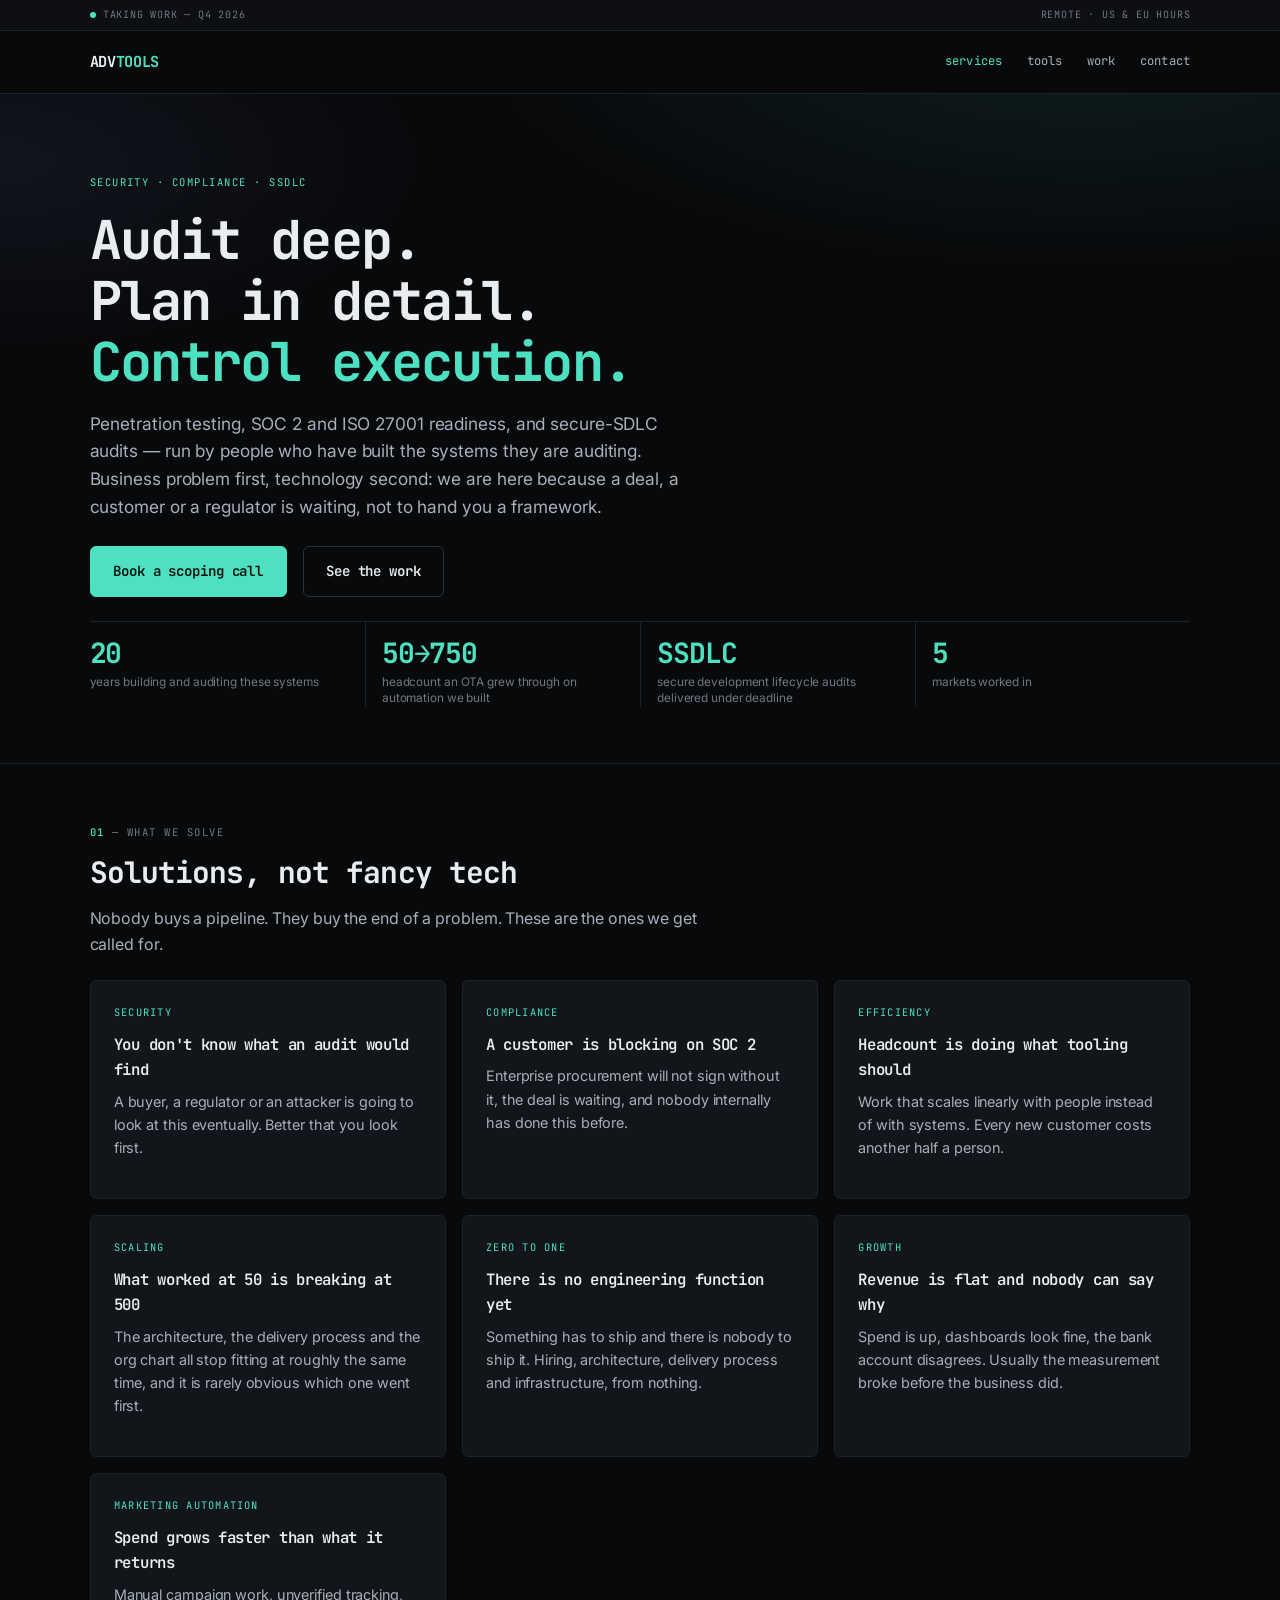
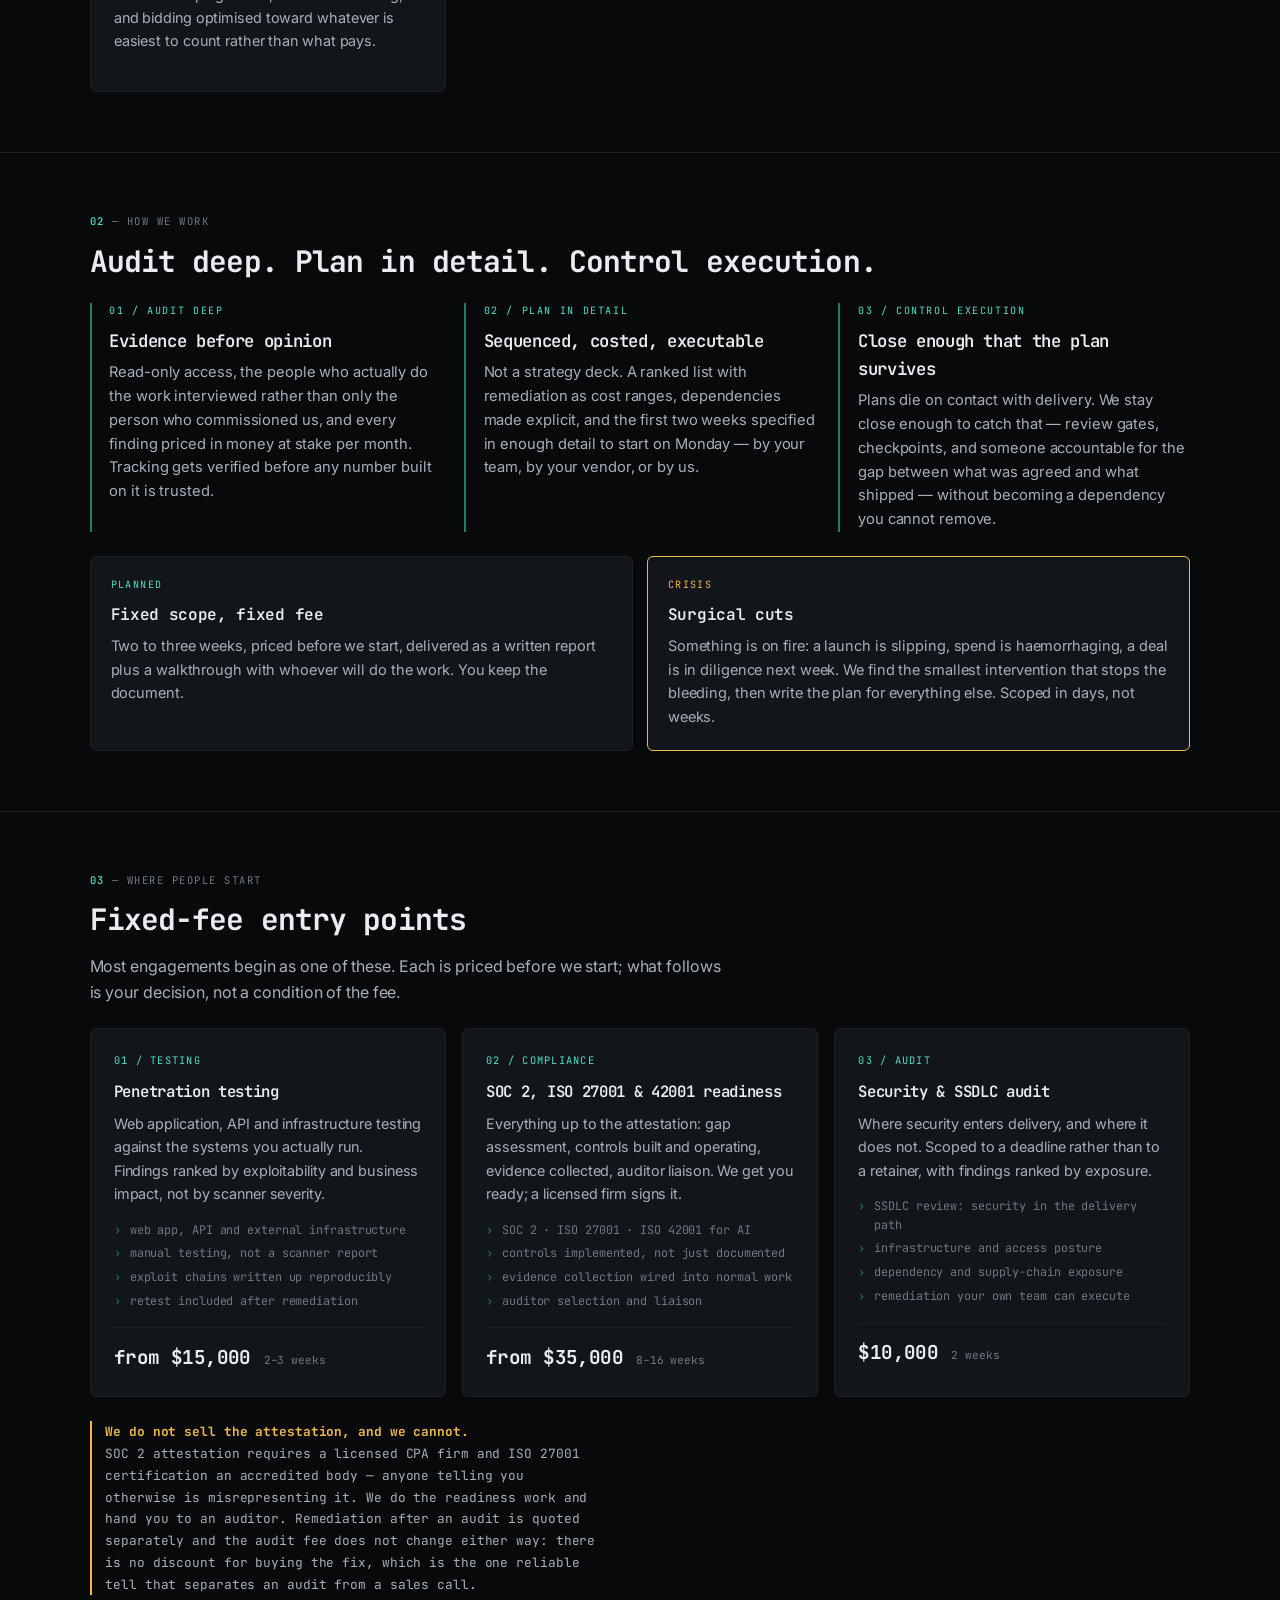
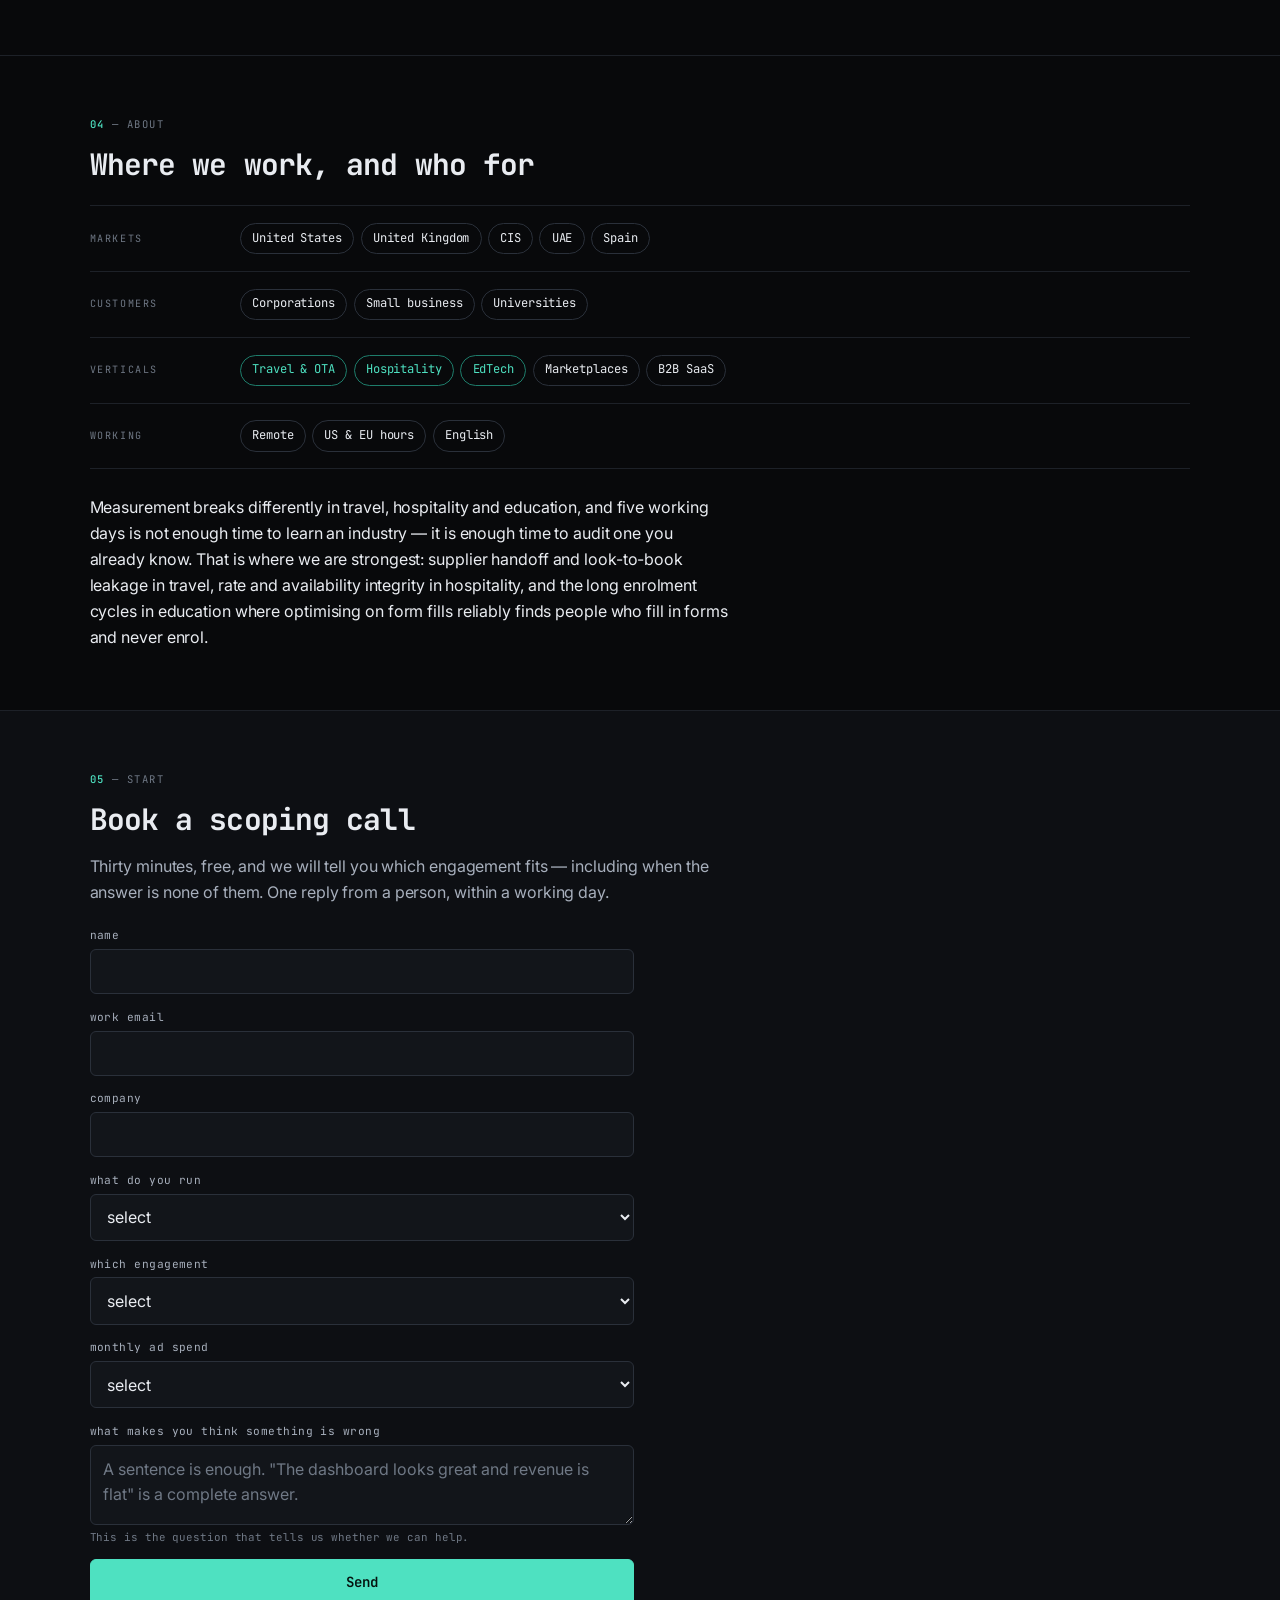
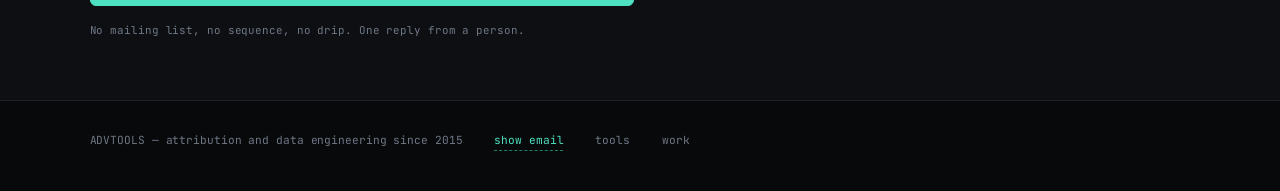
==== commit 3dff602d: "ISO 42001 added to the readiness offer; round-four research Stopped screening disciplines and starte" ====
--- a/index.html
+++ b/index.html
@@ -153,10 +153,10 @@
 
     <div class="card">
       <div class="idx">02 / COMPLIANCE</div>
-      <h3><a href="soc2.html" style="text-decoration:none;color:inherit">SOC 2 &amp; ISO 27001 readiness</a></h3>
+      <h3><a href="soc2.html" style="text-decoration:none;color:inherit">SOC 2, ISO 27001 &amp; 42001 readiness</a></h3>
       <p>Everything up to the attestation: gap assessment, controls built and operating, evidence collected, auditor liaison. We get you ready; a licensed firm signs it.</p>
       <ul>
-        <li>gap assessment against the chosen framework</li>
+        <li>SOC 2 · ISO 27001 · ISO 42001 for AI</li>
         <li>controls implemented, not just documented</li>
         <li>evidence collection wired into normal work</li>
         <li>auditor selection and liaison</li>
@@ -246,7 +246,7 @@
       <select id="service" name="service" required>
         <option value="">select</option>
         <option>Penetration testing</option>
-        <option>SOC 2 / ISO 27001 readiness</option>
+        <option>SOC 2 / ISO 27001 / ISO 42001 readiness</option>
         <option>Security &amp; SSDLC audit</option>
         <option>Google &amp; Bing campaign audit</option>
         <option>Something else / crisis</option>
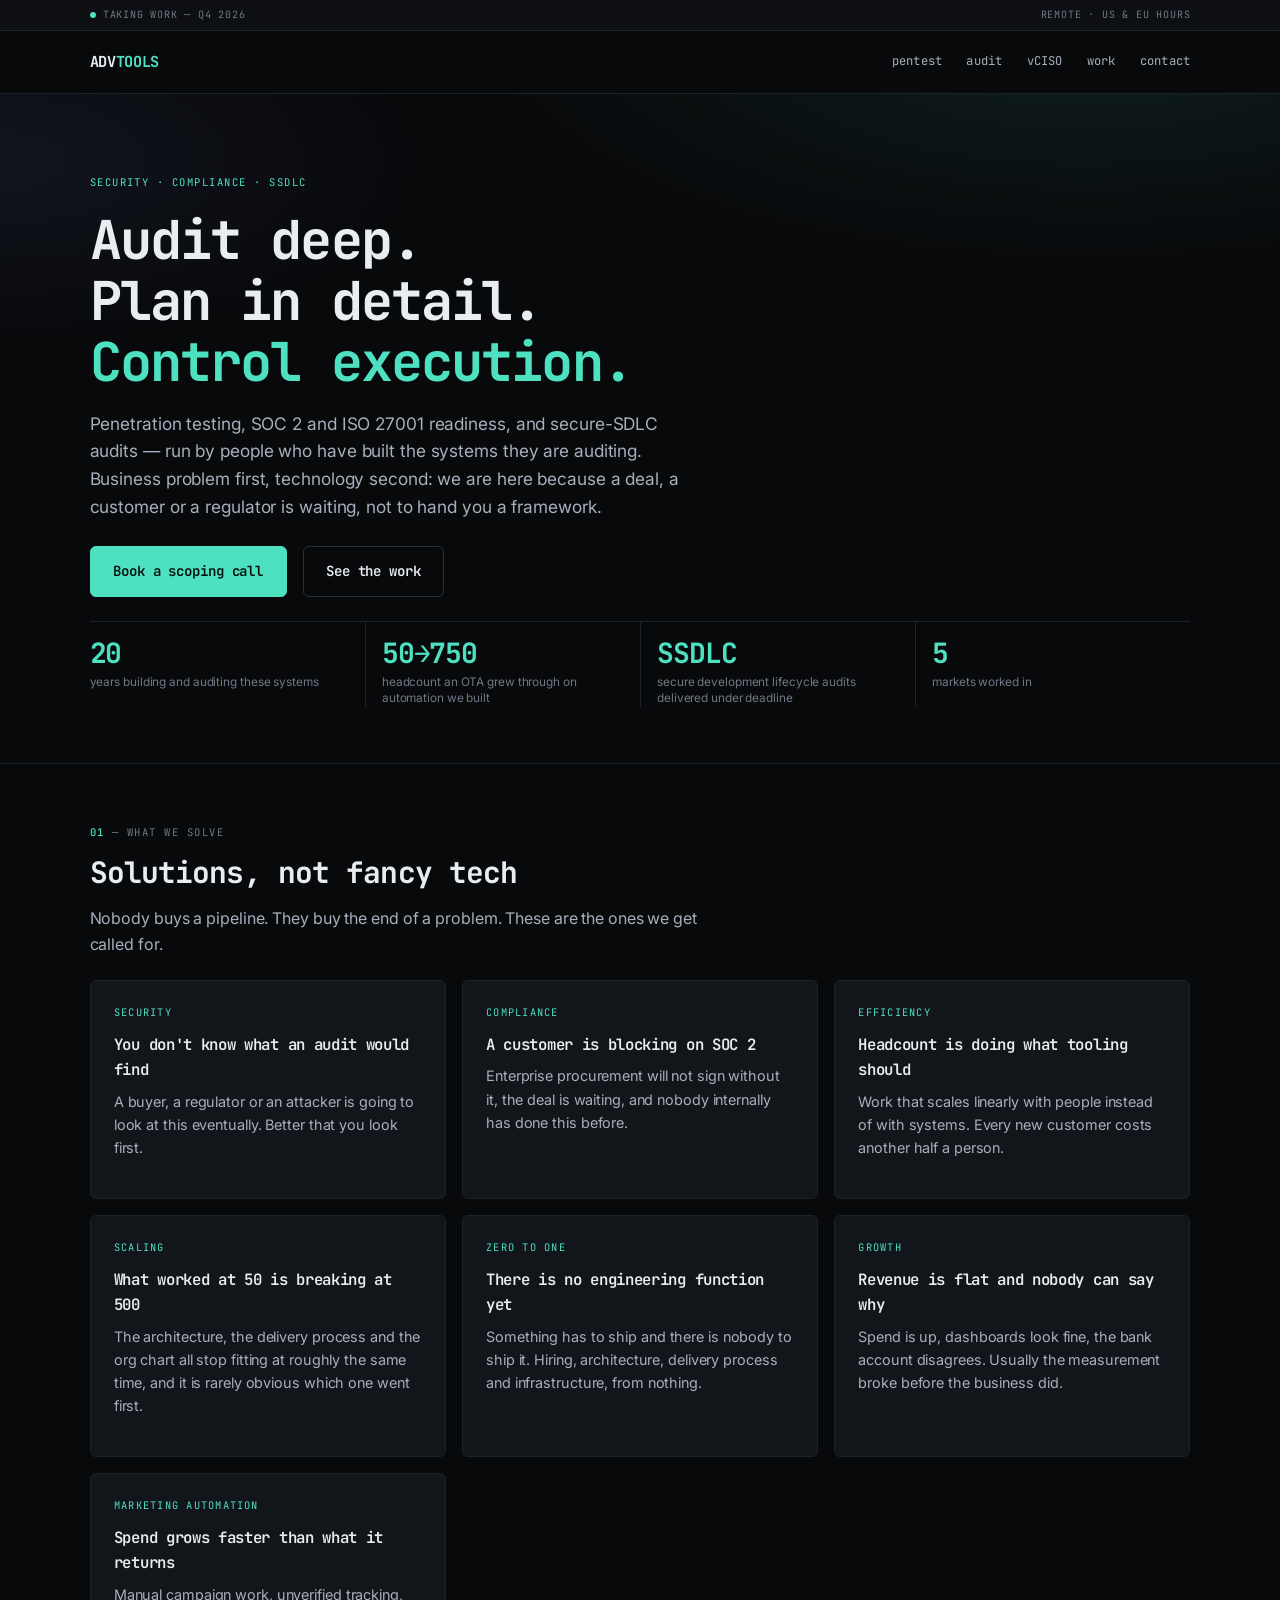
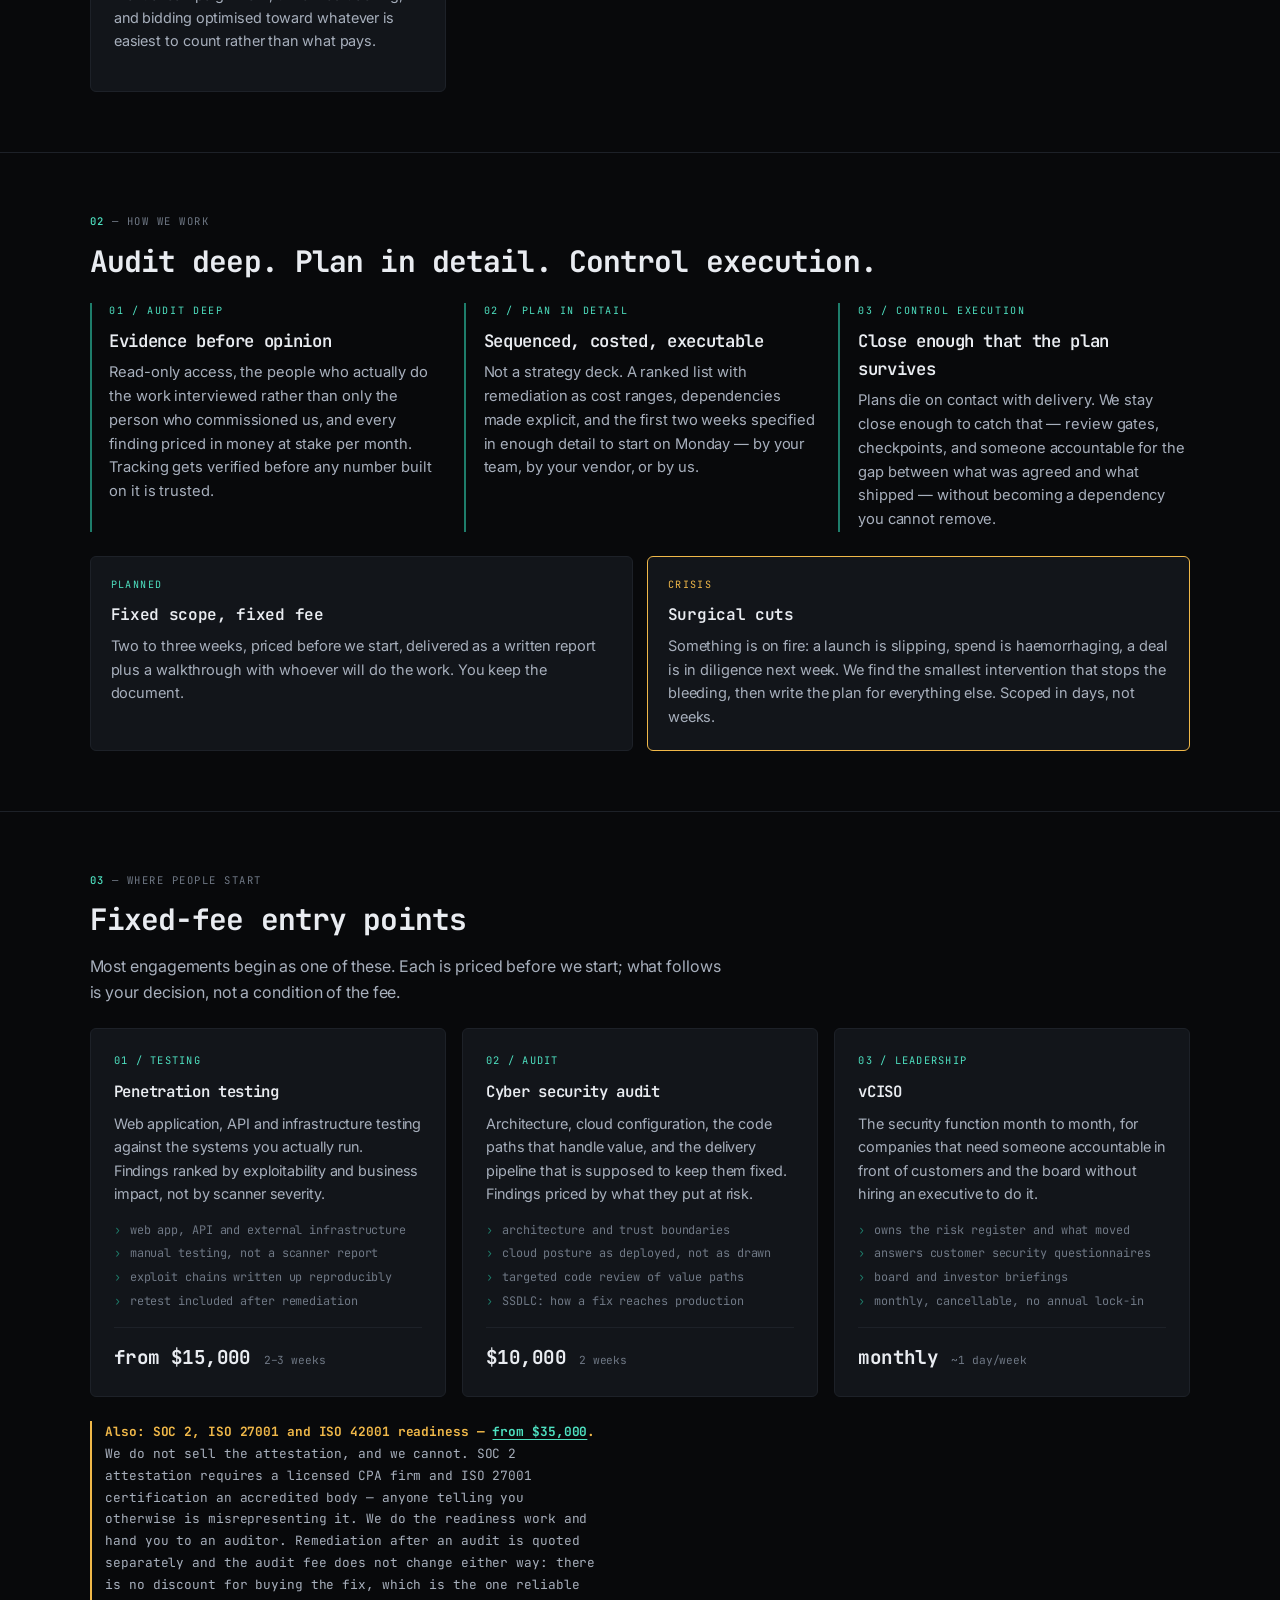
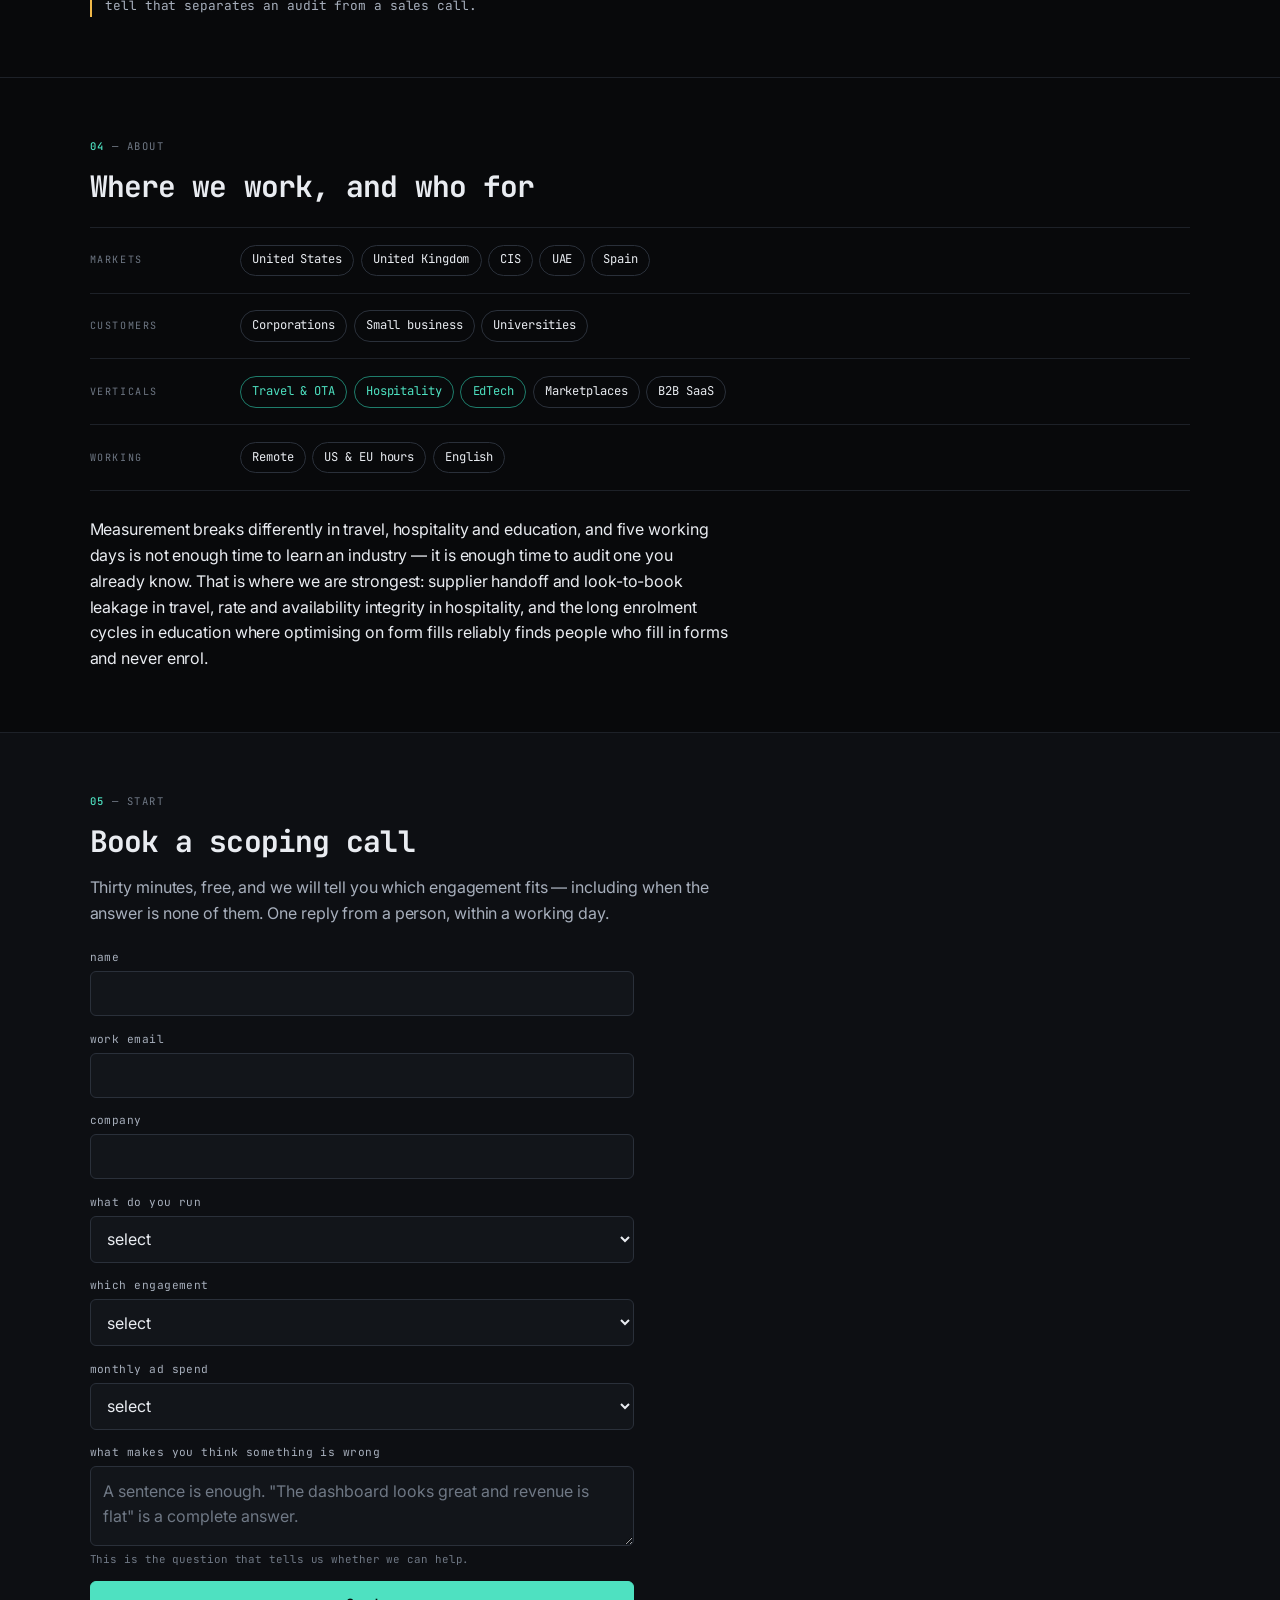
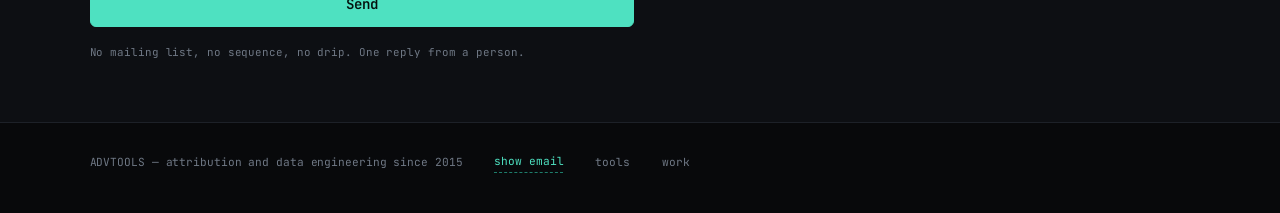
==== commit 42c7839e: "Rebuild around unlicensed security services; add AU-first campaign ladder The owner's objection that" ====
--- a/index.html
+++ b/index.html
@@ -28,8 +28,9 @@
 <nav class="nav"><div class="wrap">
   <a class="logo" href="index.html">ADV<b>TOOLS</b></a>
   <div class="navlinks">
-    <a href="index.html" aria-current="page">services</a>
-    <a href="tools.html">tools</a>
+    <a href="pentest.html">pentest</a>
+    <a href="security-audit.html">audit</a>
+    <a href="vciso.html">vCISO</a>
     <a href="cases.html">work</a>
     <a href="#start">contact</a>
   </div>
@@ -152,34 +153,35 @@
     </div>
 
     <div class="card">
-      <div class="idx">02 / COMPLIANCE</div>
-      <h3><a href="soc2.html" style="text-decoration:none;color:inherit">SOC 2, ISO 27001 &amp; 42001 readiness</a></h3>
-      <p>Everything up to the attestation: gap assessment, controls built and operating, evidence collected, auditor liaison. We get you ready; a licensed firm signs it.</p>
+      <div class="idx">02 / AUDIT</div>
+      <h3><a href="security-audit.html" style="text-decoration:none;color:inherit">Cyber security audit</a></h3>
+      <p>Architecture, cloud configuration, the code paths that handle value, and the delivery pipeline that is supposed to keep them fixed. Findings priced by what they put at risk.</p>
       <ul>
-        <li>SOC 2 · ISO 27001 · ISO 42001 for AI</li>
-        <li>controls implemented, not just documented</li>
-        <li>evidence collection wired into normal work</li>
-        <li>auditor selection and liaison</li>
-      </ul>
-      <div class="foot"><span class="price">from $35,000</span><span class="dur">8–16 weeks</span></div>
-    </div>
-
-    <div class="card">
-      <div class="idx">03 / AUDIT</div>
-      <h3>Security &amp; SSDLC audit</h3>
-      <p>Where security enters delivery, and where it does not. Scoped to a deadline rather than to a retainer, with findings ranked by exposure.</p>
-      <ul>
-        <li>SSDLC review: security in the delivery path</li>
-        <li>infrastructure and access posture</li>
-        <li>dependency and supply-chain exposure</li>
-        <li>remediation your own team can execute</li>
+        <li>architecture and trust boundaries</li>
+        <li>cloud posture as deployed, not as drawn</li>
+        <li>targeted code review of value paths</li>
+        <li>SSDLC: how a fix reaches production</li>
       </ul>
       <div class="foot"><span class="price">$10,000</span><span class="dur">2 weeks</span></div>
     </div>
+
+    <div class="card">
+      <div class="idx">03 / LEADERSHIP</div>
+      <h3><a href="vciso.html" style="text-decoration:none;color:inherit">vCISO</a></h3>
+      <p>The security function month to month, for companies that need someone accountable in front of customers and the board without hiring an executive to do it.</p>
+      <ul>
+        <li>owns the risk register and what moved</li>
+        <li>answers customer security questionnaires</li>
+        <li>board and investor briefings</li>
+        <li>monthly, cancellable, no annual lock-in</li>
+      </ul>
+      <div class="foot"><span class="price">monthly</span><span class="dur">~1 day/week</span></div>
+    </div>
   </div>
 
   <p style="margin-top:1.5rem;font-family:var(--mono);font-size:.8rem;color:var(--ink-2);border-left:2px solid var(--warn);padding-left:.85rem;line-height:1.7">
-    <b style="color:var(--warn)">We do not sell the attestation, and we cannot.</b><br>
+    <b style="color:var(--warn)">Also: SOC 2, ISO 27001 and ISO 42001 readiness — <a href="soc2.html" style="color:var(--accent)">from $35,000</a>.</b><br>
+    We do not sell the attestation, and we cannot. 
     SOC 2 attestation requires a licensed CPA firm and ISO 27001 certification an accredited body — anyone telling you otherwise is misrepresenting it. We do the readiness work and hand you to an auditor. Remediation after an audit is quoted separately and the audit fee does not change either way: there is no discount for buying the fix, which is the one reliable tell that separates an audit from a sales call.
   </p>
 </div></section>
--- a/assets/styles.css
+++ b/assets/styles.css
@@ -304,3 +304,6 @@
   border-radius:0 var(--r) var(--r) 0;line-height:1.65;max-width:64ch;
 }
 .independence b{color:var(--warn);font-weight:600}
+
+.card .foot a.dur{color:var(--accent);text-decoration:none;border-bottom:1px solid transparent}
+.card .foot a.dur:hover,.card .foot a.dur:focus-visible{border-bottom-color:var(--accent)}
